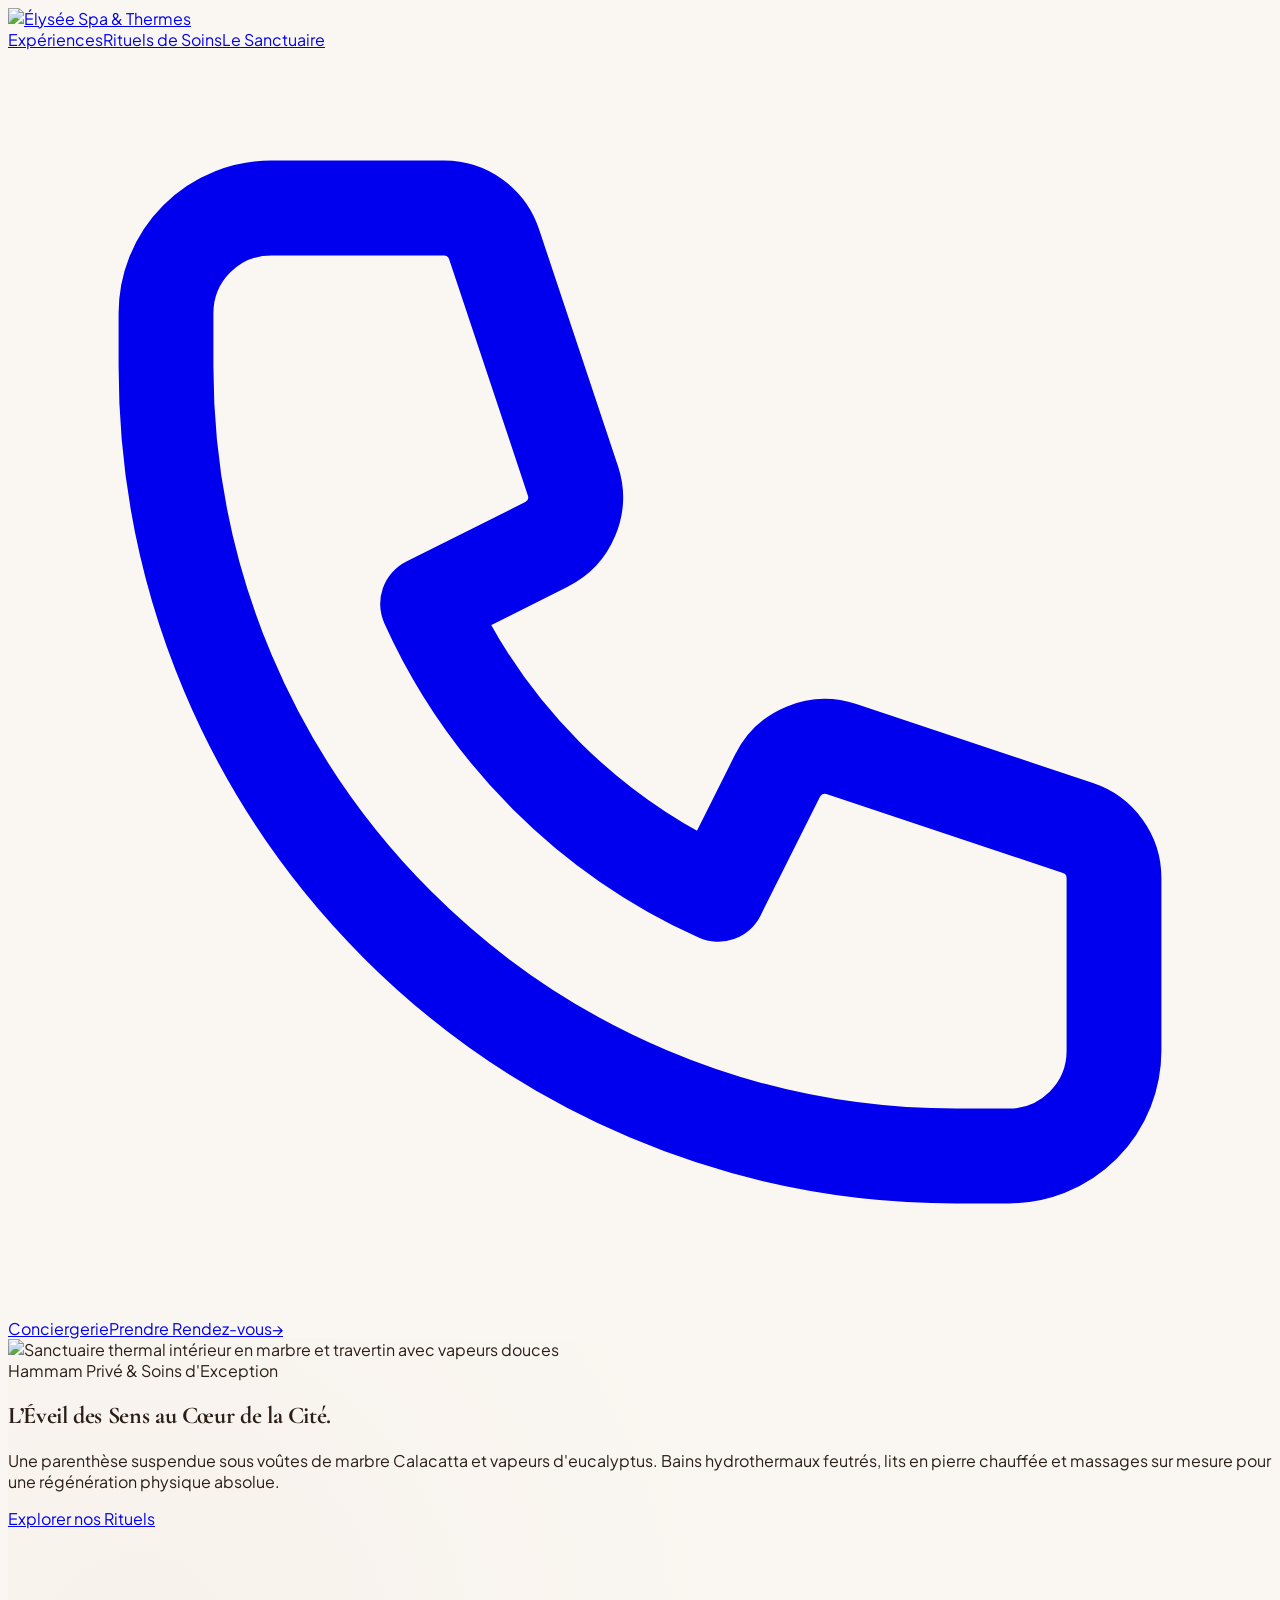
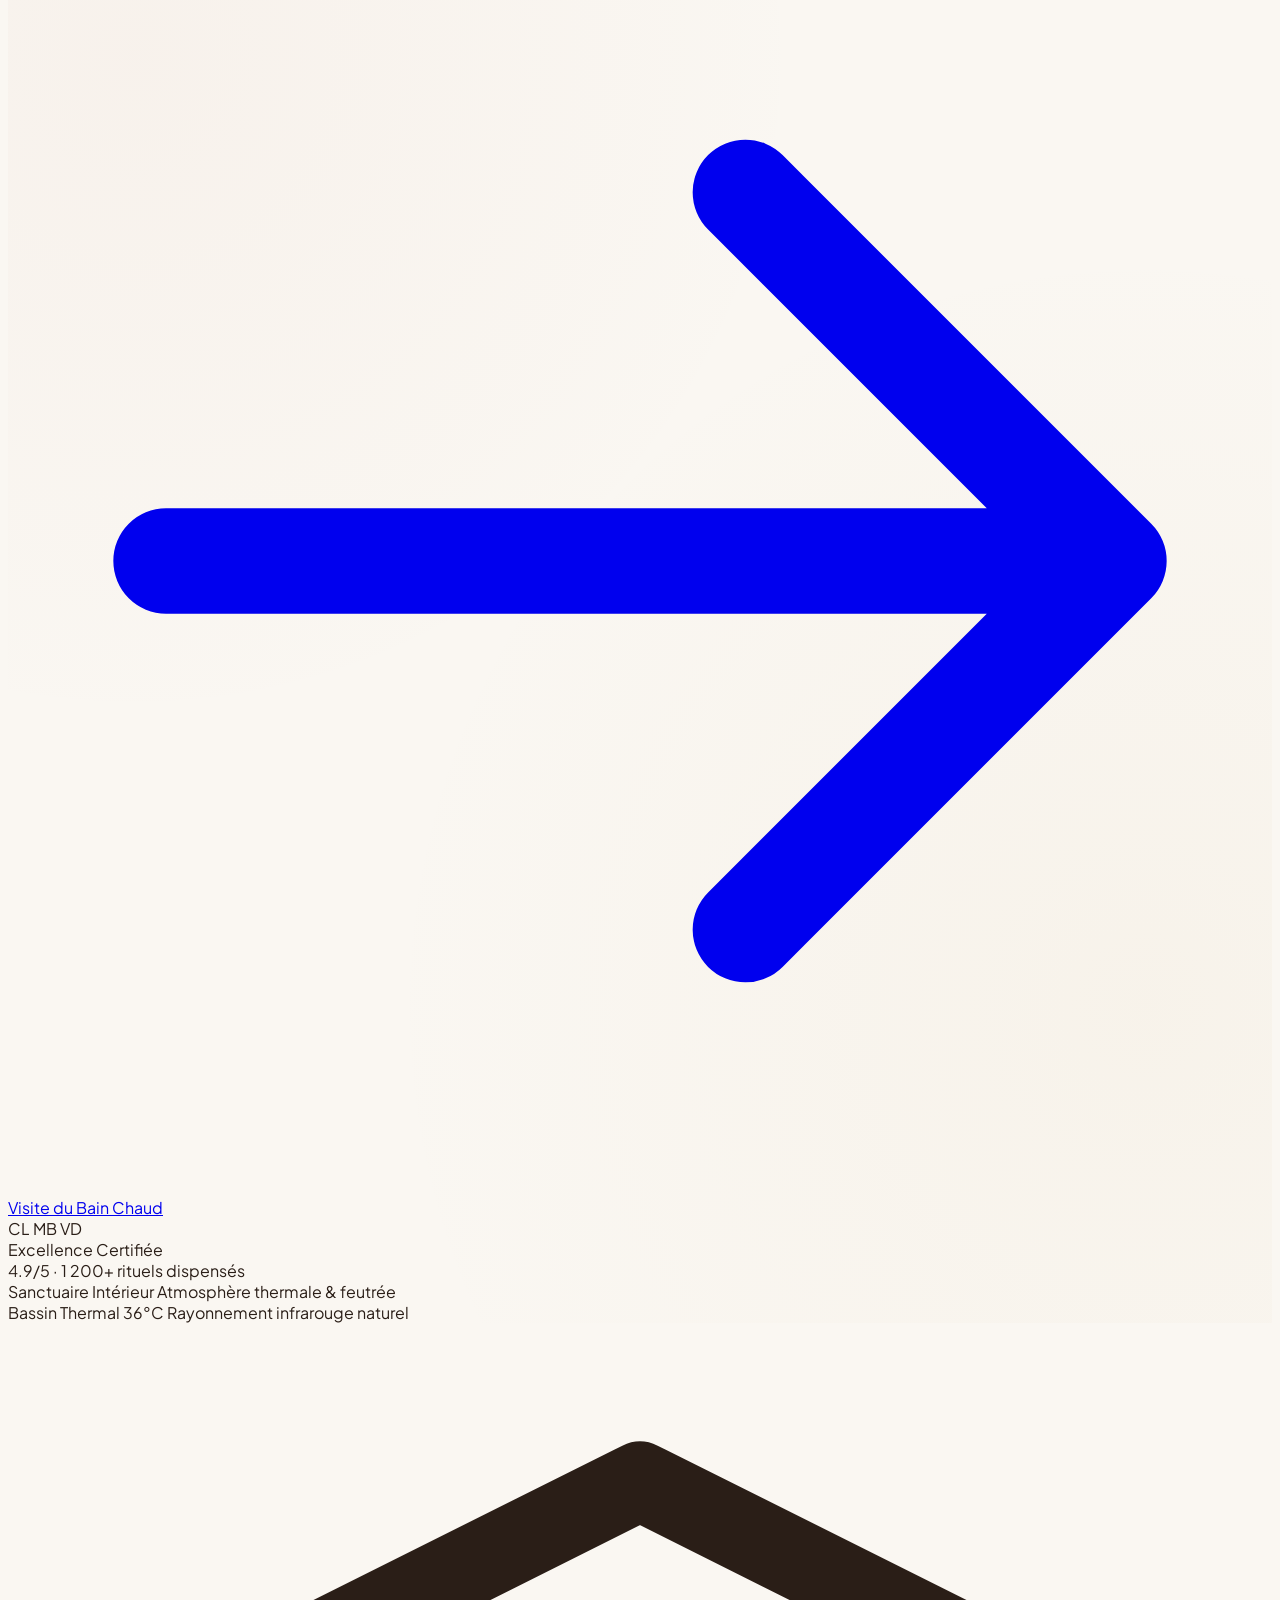
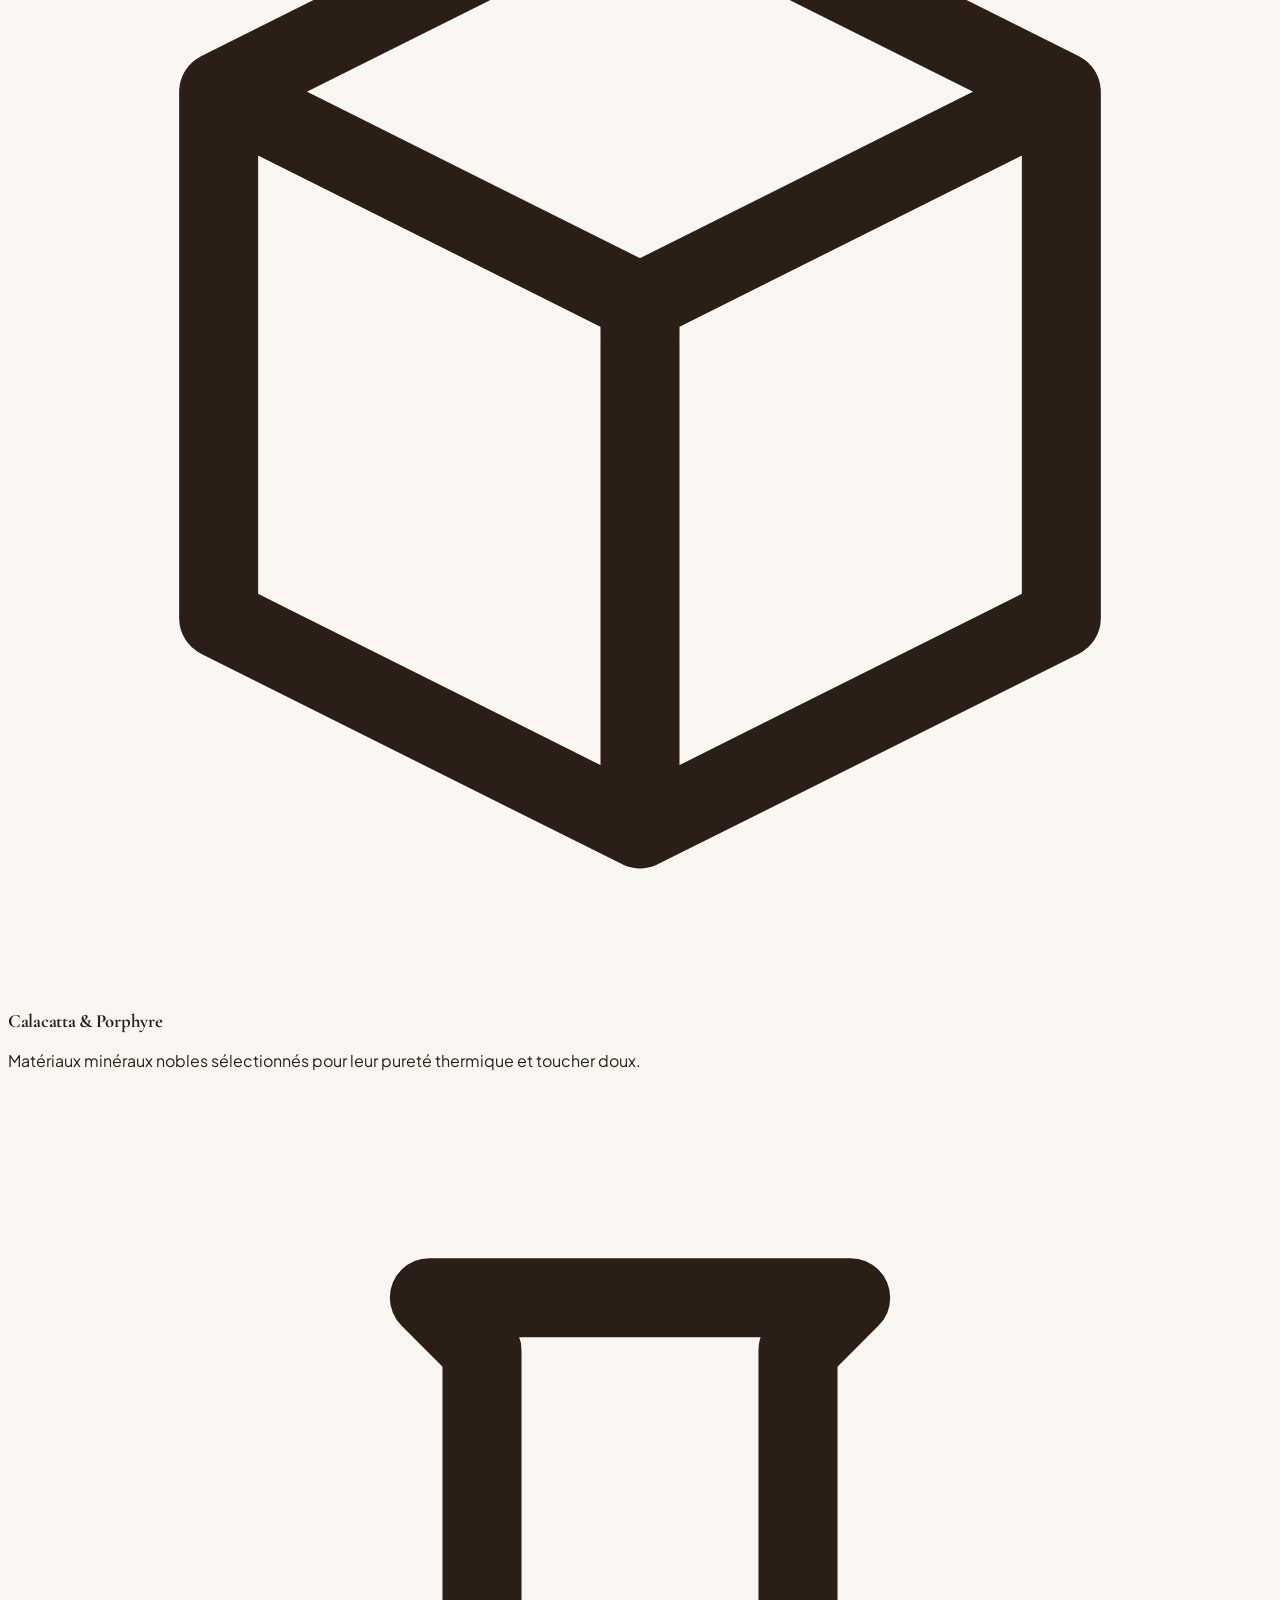
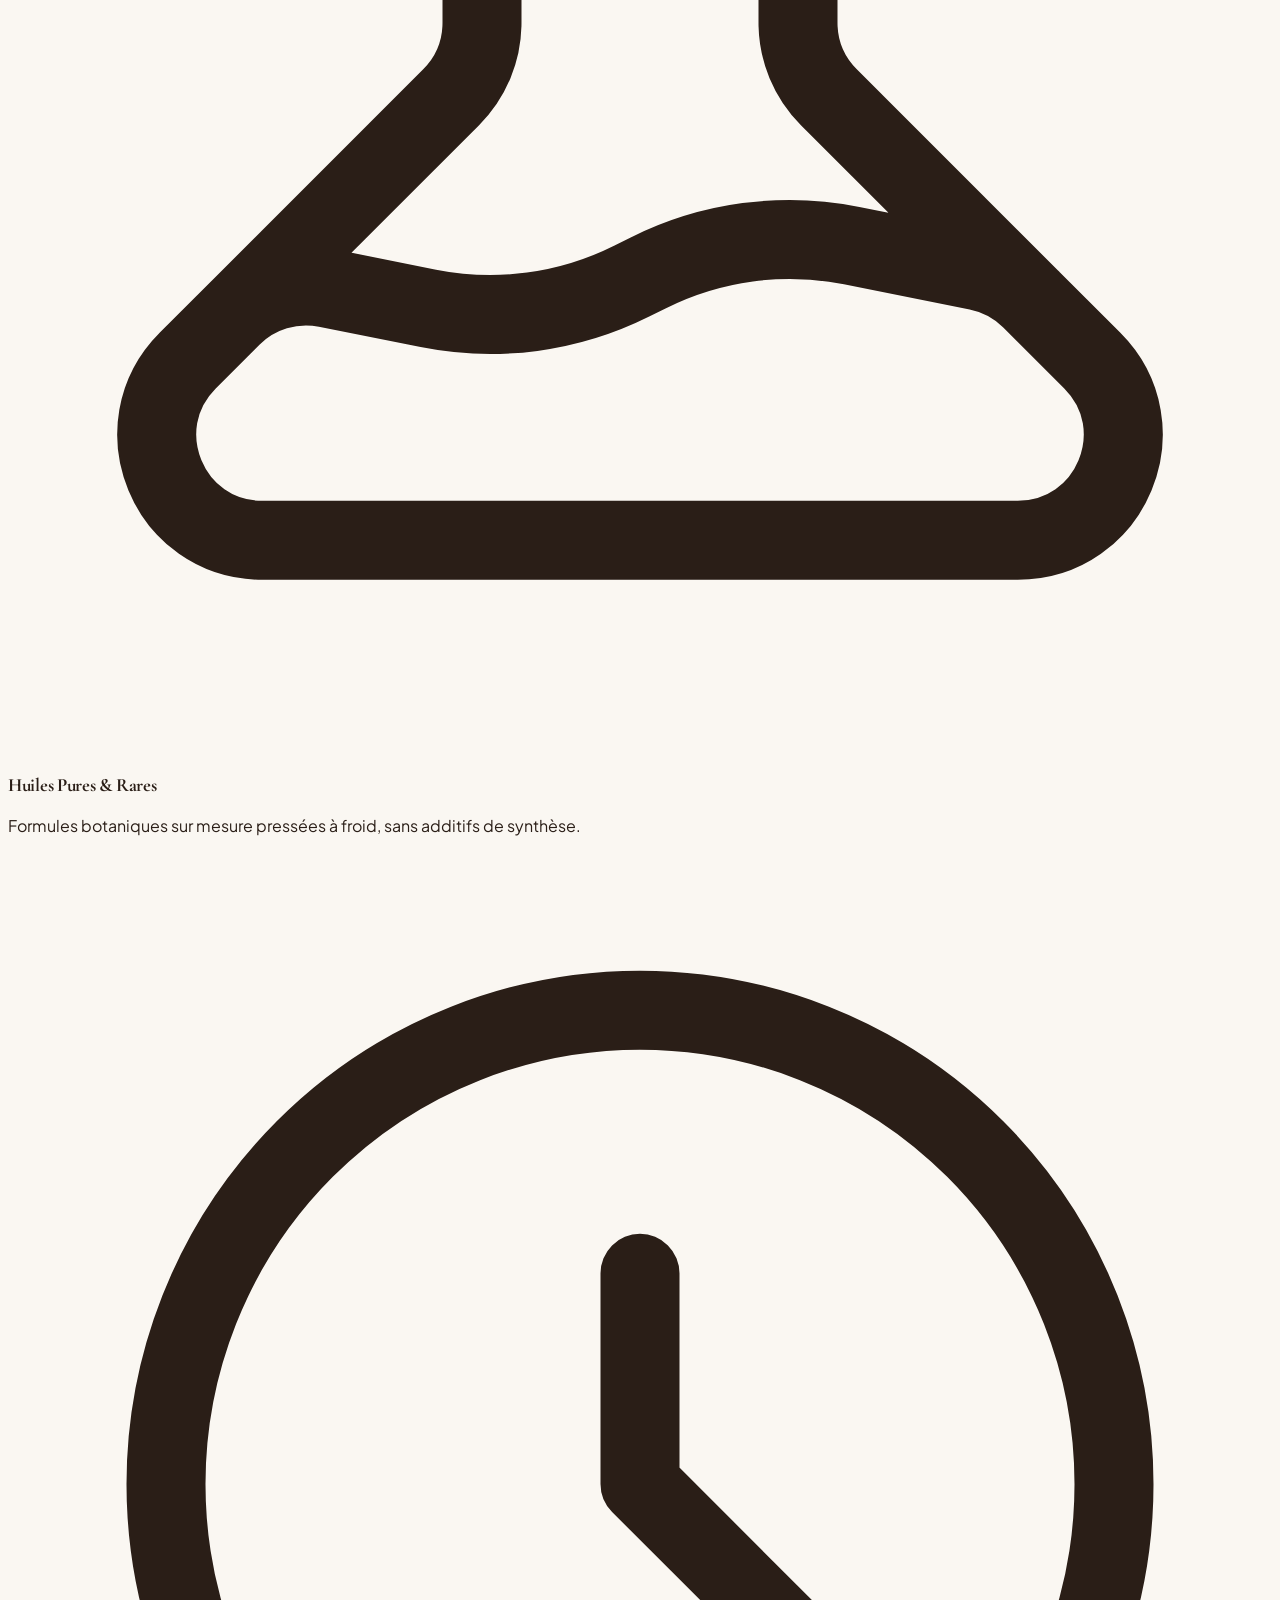
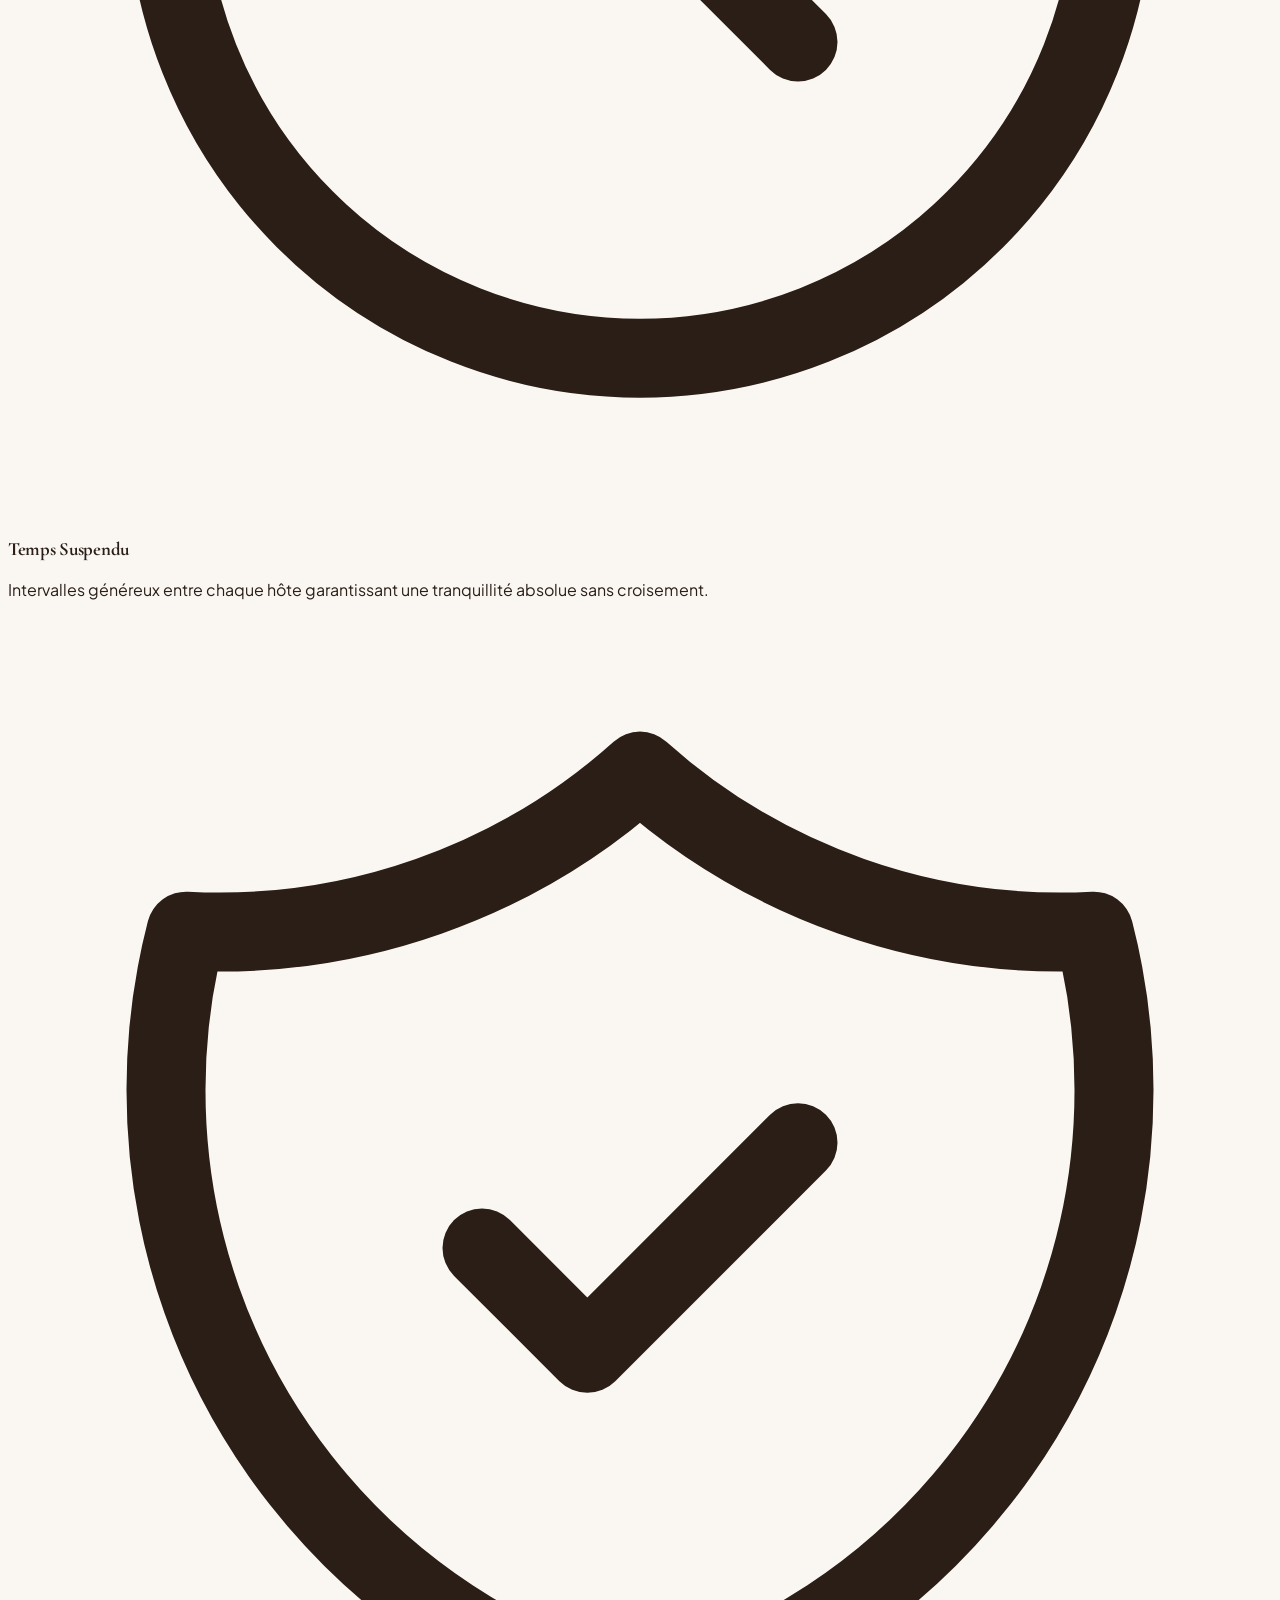
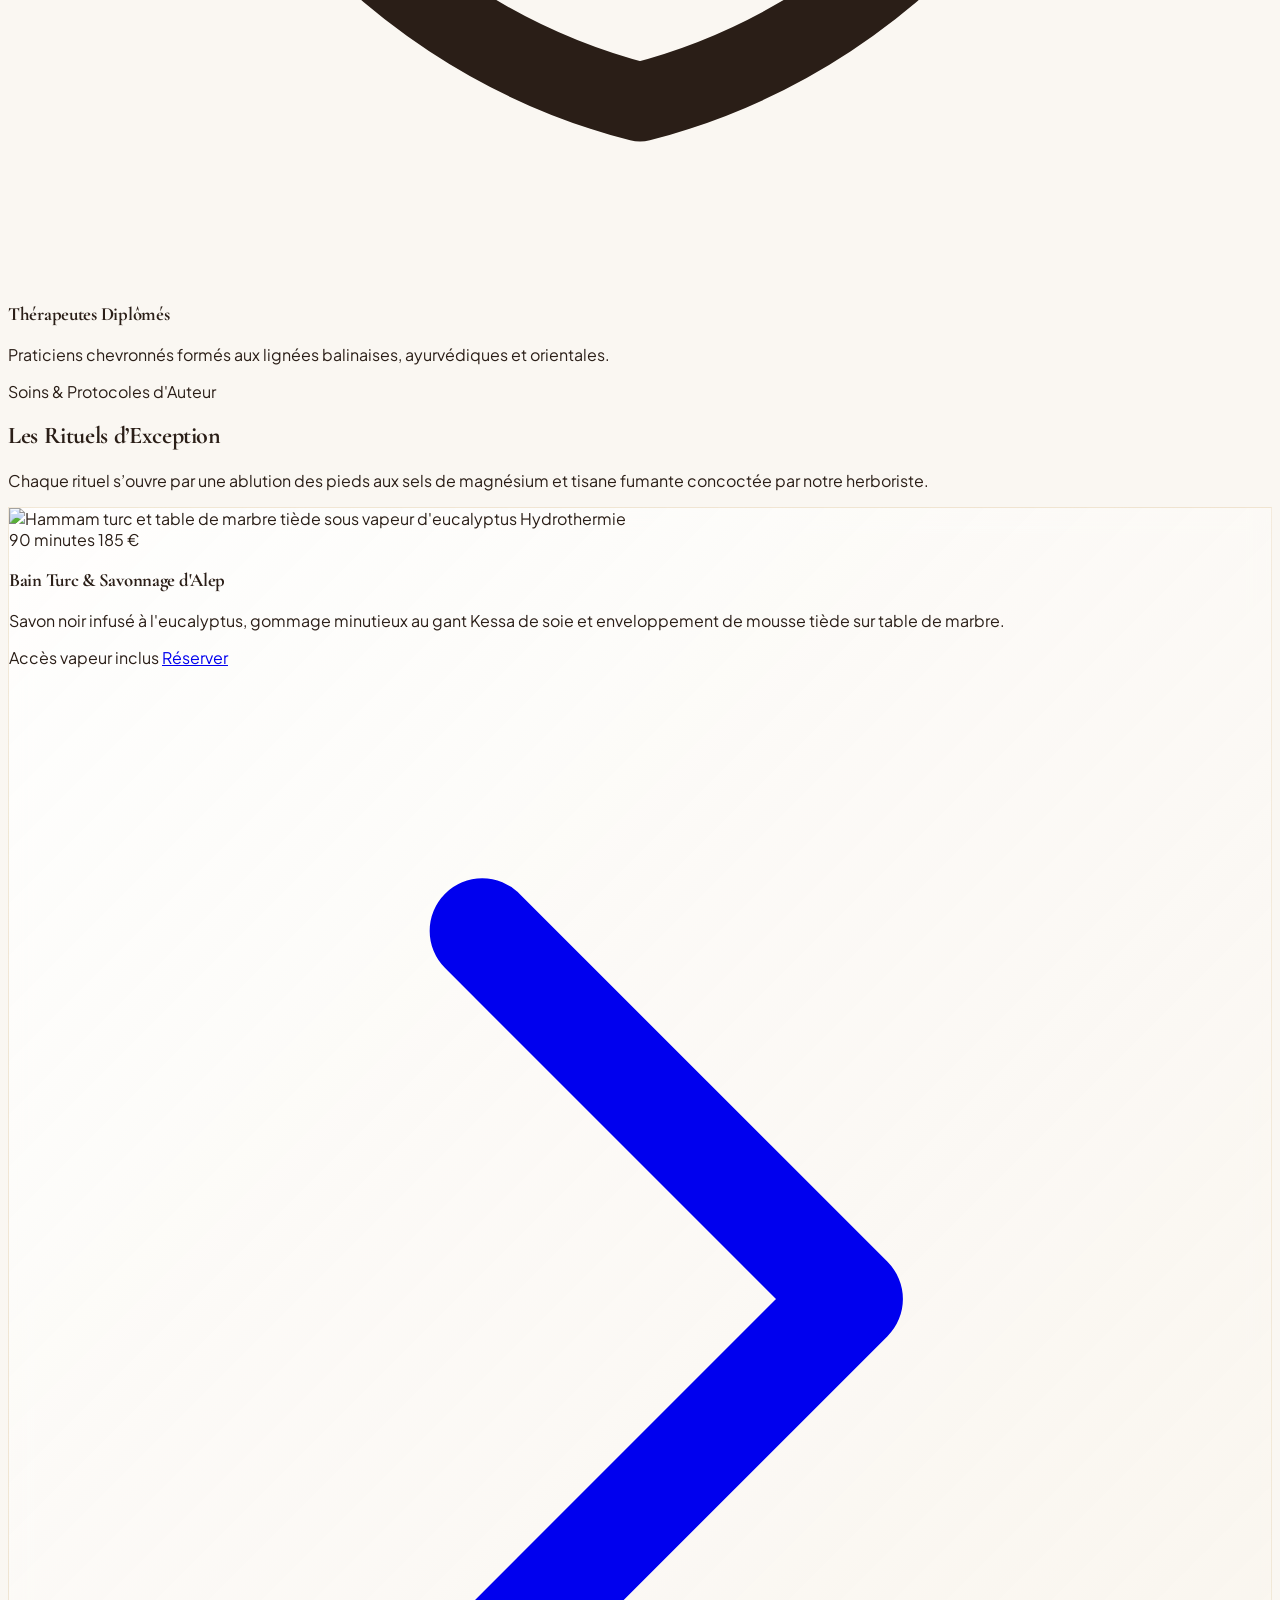
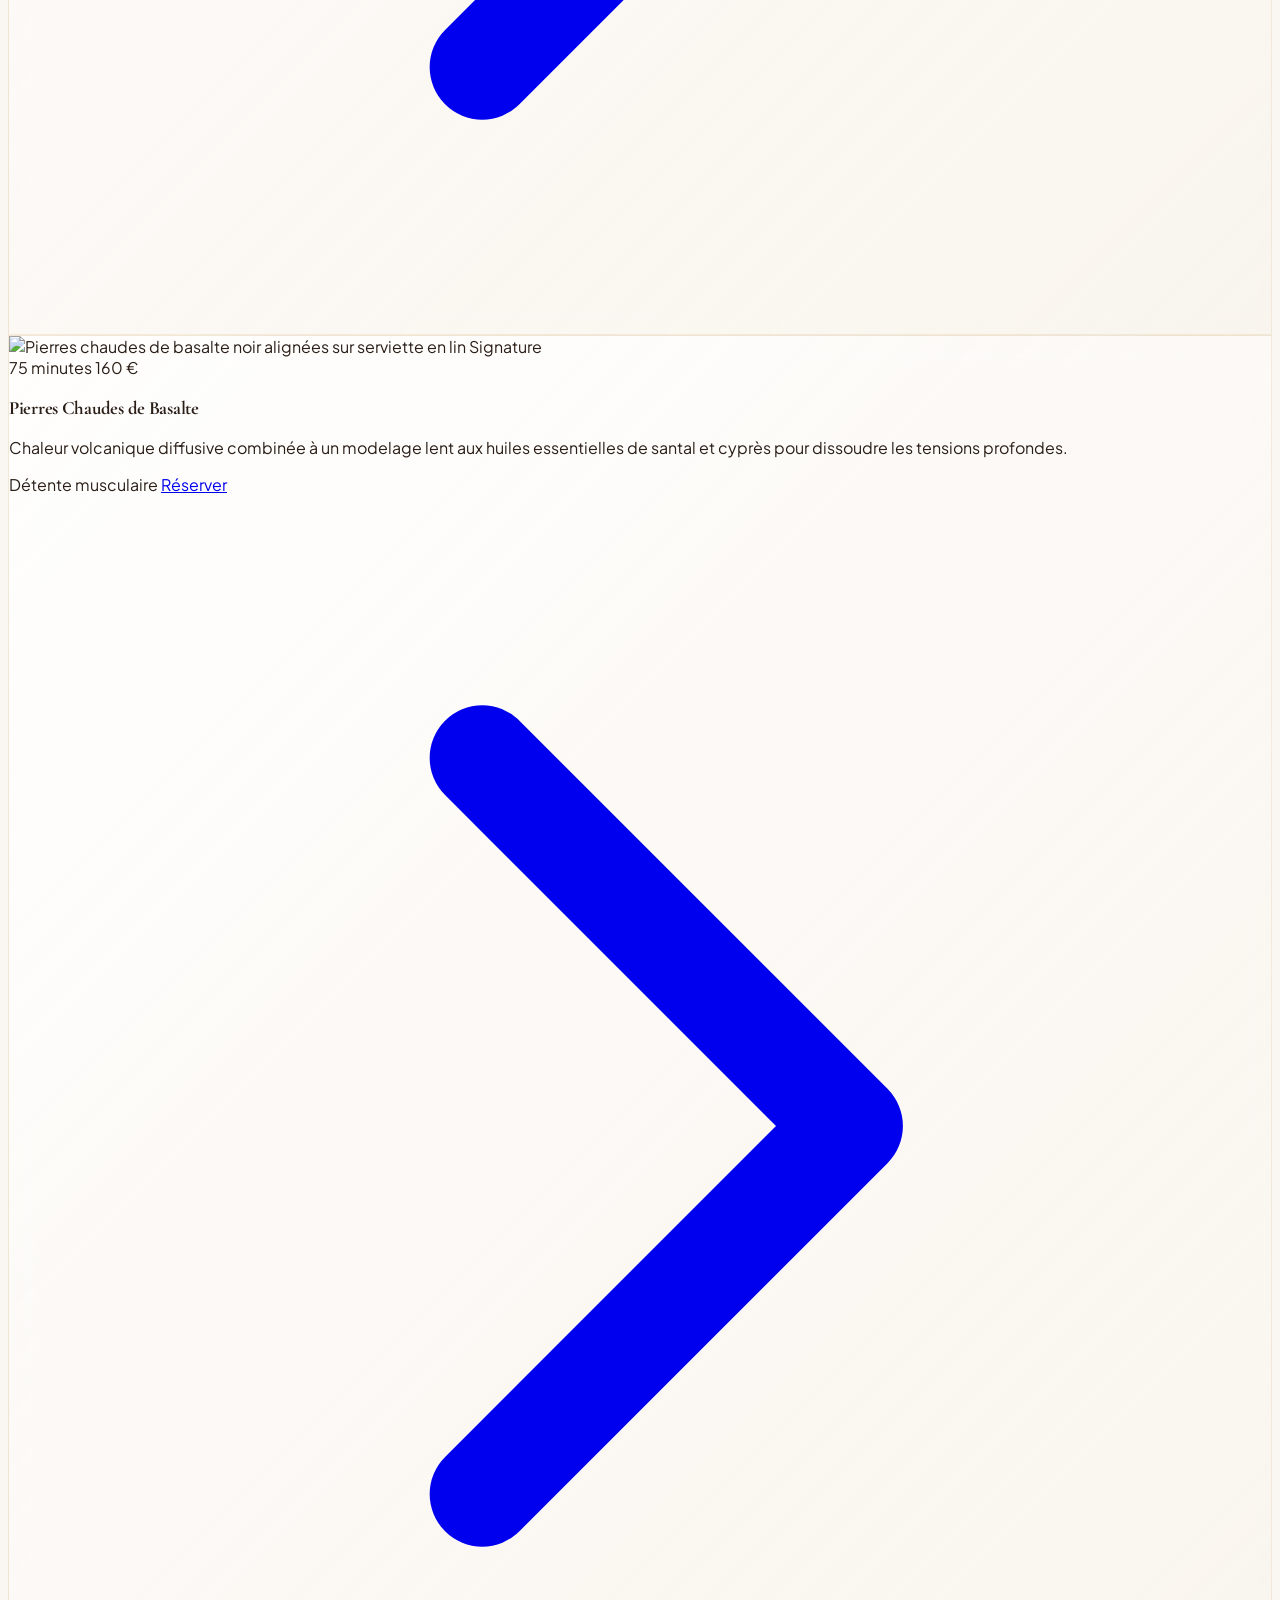
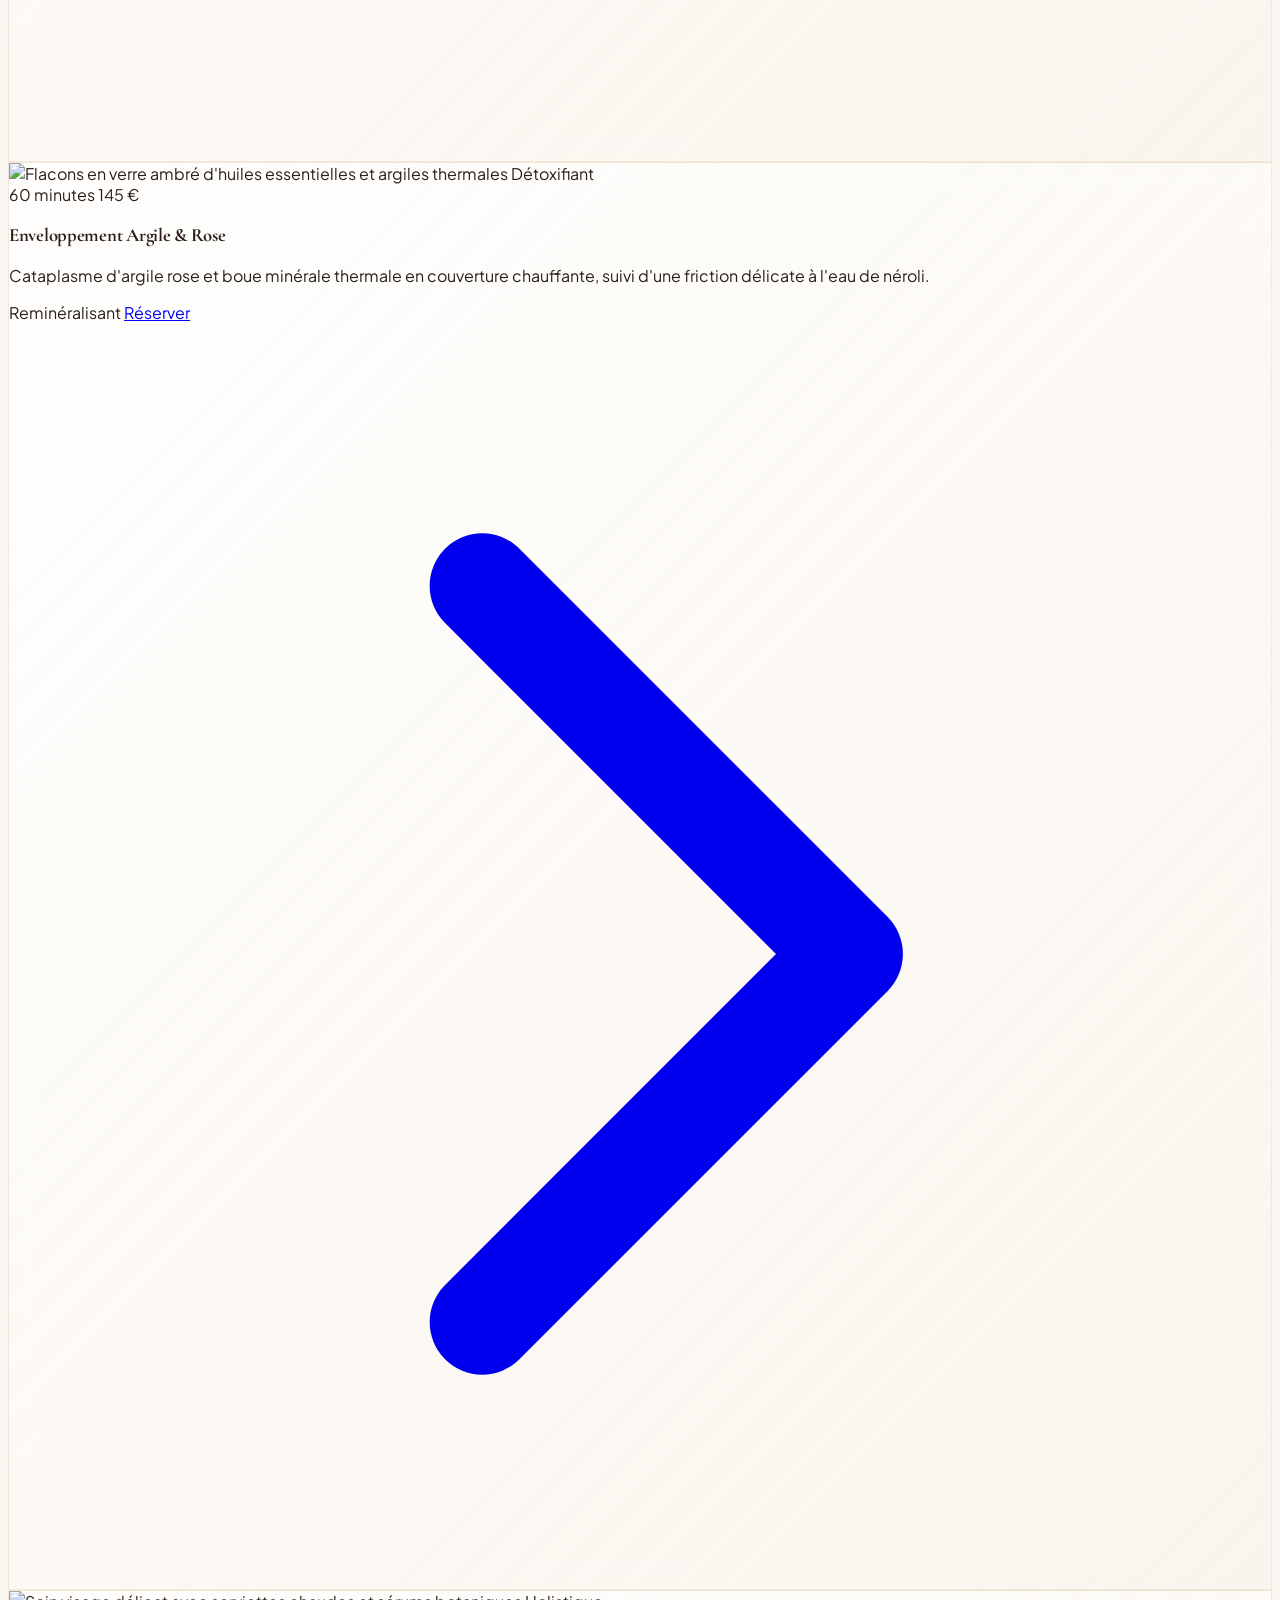
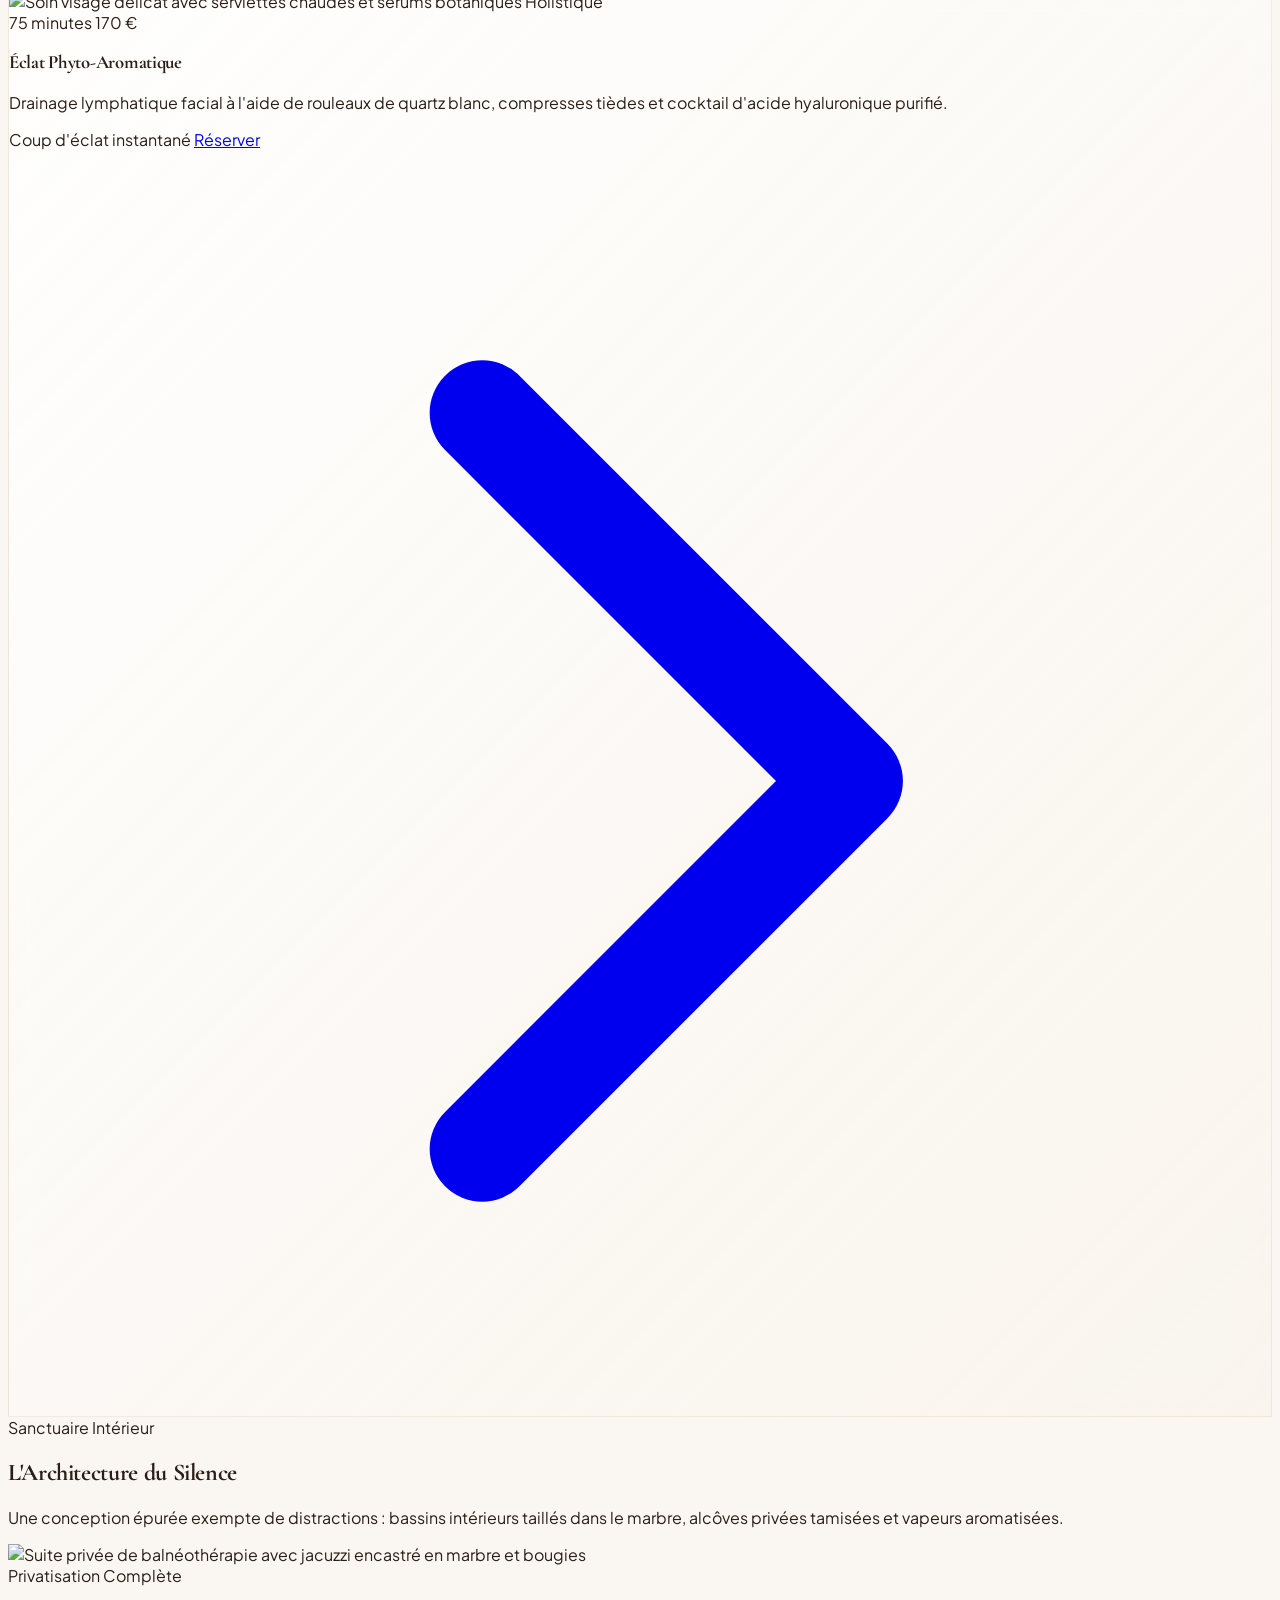
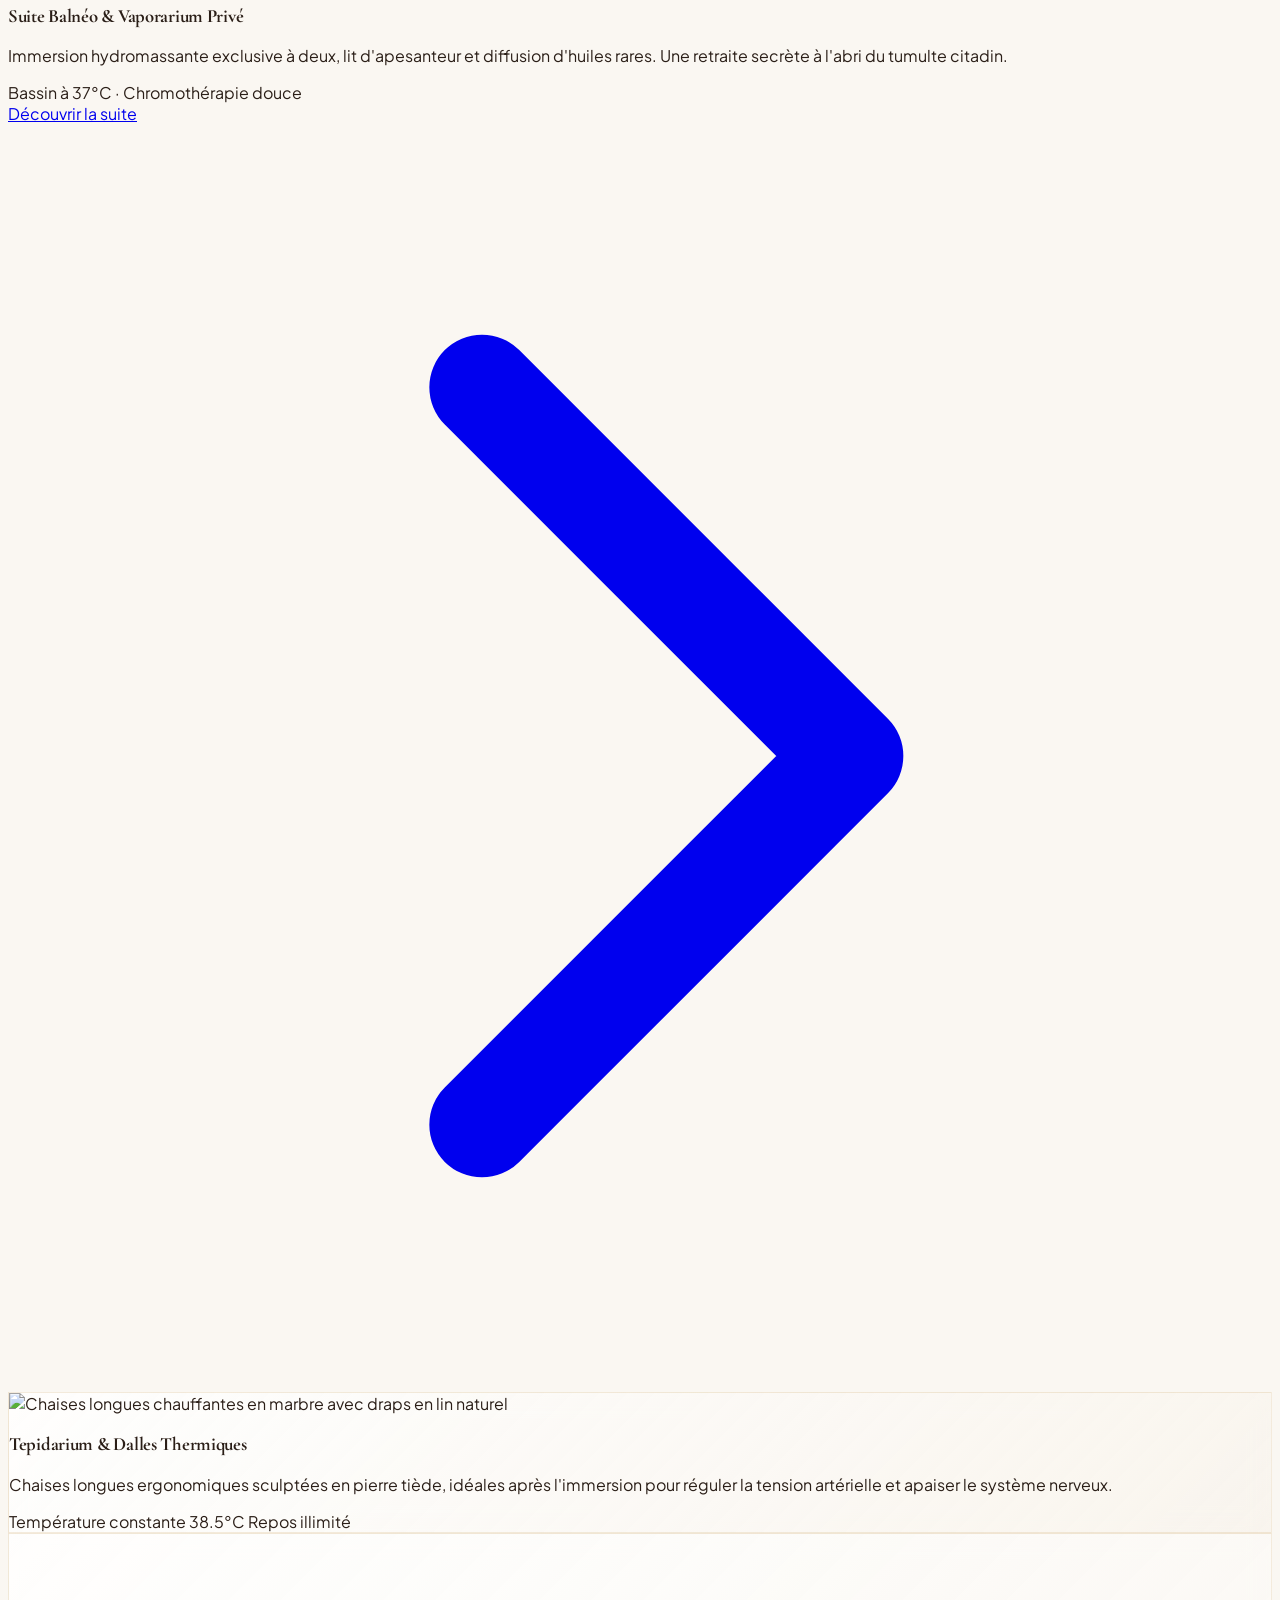
==== index.html @ a0aad3d2 "Release: Élysée Spa luxury website Co-authored-by: OpenBot <335604065+openbotgit[bot]@users.noreply." ====
<!DOCTYPE html><html class="scroll-smooth" lang="fr"><head>
<meta charset="utf-8">
<meta content="width=device-width, initial-scale=1.0" name="viewport">
<title>ÉLYSÉE SPA &amp; THERMES — Sanctuaire de Sérénité &amp; Balnéothérapie</title>
<!-- Google Fonts: Cormorant Garamond & Plus Jakarta Sans -->
<link href="https://fonts.googleapis.com" rel="preconnect">
<link crossorigin="" href="https://fonts.gstatic.com" rel="preconnect">
<link href="https://fonts.googleapis.com/css2?family=Cormorant+Garamond:ital,wght@0,300;0,400;0,500;0,600;1,400&amp;family=Plus+Jakarta+Sans:wght@300;400;500;600&amp;display=swap" rel="stylesheet">
<!-- Tailwind CSS CDN with Plugins -->
<script src="https://cdn.tailwindcss.com?plugins=forms,container-queries"></script>
<!-- Tailwind Configuration -->
<script>
    tailwind.config = {
      theme: {
        extend: {
          colors: {
            alabaster: '#FAF7F2',
            travertine: '#F3EDE2',
            'clay-warm': '#B86B53',
            'clay-hover': '#9E5842',
            bronze: '#C5A059',
            'bronze-dark': '#A37E39',
            espresso: '#2A1E17',
            'espresso-muted': '#5D4C42',
            'marble-border': 'rgba(197, 160, 89, 0.22)'
          },
          fontFamily: {
            serif: ['"Cormorant Garamond"', 'Georgia', 'serif'],
            sans: ['"Plus Jakarta Sans"', 'system-ui', 'sans-serif'],
          }
        }
      }
    }
  </script>
<!-- BEGIN: Custom Style Definitions -->
<style data-purpose="typography">
    body {
      font-family: 'Plus Jakarta Sans', sans-serif;
      background-color: #FAF7F2;
      color: #2A1E17;
      -webkit-font-smoothing: antialiased;
    }
    .font-serif-luxury {
      font-family: 'Cormorant Garamond', Georgia, serif;
      letter-spacing: -0.015em;
    }
  </style>
<style data-purpose="decorations-and-effects">
    .noise-bg {
      background-image: radial-gradient(circle at 10% 20%, rgba(184, 107, 83, 0.04) 0%, transparent 40%),
                        radial-gradient(circle at 90% 80%, rgba(197, 160, 89, 0.05) 0%, transparent 45%);
    }
    .calacatta-card {
      background: linear-gradient(135deg, rgba(255, 255, 255, 0.85) 0%, rgba(248, 243, 235, 0.65) 100%);
      backdrop-filter: blur(12px);
      border: 1px solid rgba(197, 160, 89, 0.2);
    }
    .calacatta-card-dark {
      background: #241A13;
      border: 1px solid rgba(197, 160, 89, 0.28);
    }
    .gold-glow {
      box-shadow: 0 10px 30px -10px rgba(197, 160, 89, 0.25);
    }
    .soft-shadow {
      box-shadow: 0 18px 45px -15px rgba(42, 30, 23, 0.07);
    }
  </style>
<!-- END: Custom Style Definitions -->
</head>
<body class="bg-alabaster text-espresso selection:bg-clay-warm selection:text-white relative overflow-x-hidden">
<!-- BEGIN: Announcement Bar -->

<!-- END: Announcement Bar -->
<!-- BEGIN: MainHeader -->
<header class="top-0 z-50 backdrop-blur-md border-b border-bronze/20 transition-all duration-300 absolute w-full" data-purpose="site-navigation"><div class="max-w-7xl mx-auto px-6 lg:px-12 h-20 flex items-center justify-between"><a aria-label="Accueil Elysée Spa" class="flex flex-col items-start group" href="#"><img src="https://lh3.googleusercontent.com/aida/[base64]" alt="Élysée Spa &amp; Thermes" class="h-10 w-auto object-contain"></a><nav aria-label="Navigation Principale" class="hidden lg:flex items-center gap-8 text-[11px] uppercase tracking-[0.22em] text-alabaster/80 font-medium"><a class="hover:text-bronze transition-colors py-1 relative after:content-[''] after:absolute after:bottom-0 after:left-0 after:w-0 after:h-px after:bg-bronze hover:after:w-full after:transition-all" href="#experiences">Expériences</a><a class="hover:text-bronze transition-colors py-1 relative after:content-[''] after:absolute after:bottom-0 after:left-0 after:w-0 after:h-px after:bg-bronze hover:after:w-full after:transition-all" href="#rituels">Rituels de Soins</a><a class="hover:text-bronze transition-colors py-1 relative after:content-[''] after:absolute after:bottom-0 after:left-0 after:w-0 after:h-px after:bg-bronze hover:after:w-full after:transition-all" href="#espaces">Le Sanctuaire</a></nav><div class="flex items-center gap-5"><a class="hidden xl:flex items-center gap-2 text-[11px] uppercase tracking-[0.2em] text-alabaster/70 hover:text-bronze transition-colors font-medium" href="tel:+33142685500"><svg class="w-3.5 h-3.5 text-bronze" fill="none" stroke="currentColor" viewBox="0 0 24 24"><path d="M3 5a2 2 0 012-2h3.28a1 1 0 01.948.684l1.498 4.493a1 1 0 01-.502 1.21l-2.257 1.13a11.042 11.042 0 005.516 5.516l1.13-2.257a1 1 0 011.21-.502l4.493 1.498a1 1 0 01.684.949V19a2 2 0 01-2 2h-1C9.716 21 3 14.284 3 6V5z" stroke-linecap="round" stroke-linejoin="round" stroke-width="1.8"></path></svg>Conciergerie</a><a class="px-5 py-2 rounded-full bg-clay-warm text-alabaster text-xs tracking-wider uppercase font-medium hover:bg-clay-hover border border-bronze/40 hover:border-bronze transition-all duration-300 shadow-sm hover:shadow-md transform hover:-translate-y-0.5 flex items-center gap-1.5" href="#reservation"><span>Prendre Rendez-vous</span><span class="text-bronze text-xs">→</span></a></div></div></header>
<!-- END: MainHeader -->
<main>
<!-- BEGIN: HeroSection -->
<section class="noise-bg relative pb-20 lg:py-24 border-b border-bronze/15 overflow-hidden pt-20" data-purpose="hero-banner"><!-- Full bleed background image container -->
<div class="absolute inset-0 z-0">
  <img src="https://lh3.googleusercontent.com/aida-public/[base64]" alt="Sanctuaire thermal intérieur en marbre et travertin avec vapeurs douces" class="w-full h-full object-cover">
  <!-- Subtle warm dark gradient overlay for optimal legibility -->
  <div class="absolute inset-0 bg-gradient-to-t from-espresso/95 via-espresso/70 to-espresso/60 mix-blend-multiply"></div>
  <div class="absolute inset-0 bg-black/30 backdrop-blur-[1px]"></div>
</div>

<div class="max-w-7xl mx-auto px-6 lg:px-12 relative z-10 py-16 sm:py-24 lg:py-32">
  <div class="max-w-3xl flex flex-col items-start">
    <!-- Badge -->
    <div class="inline-flex items-center gap-2.5 px-4 py-1.5 rounded-full bg-espresso/60 border border-bronze/40 text-alabaster text-xs tracking-widest uppercase mb-6 backdrop-blur-md">
      <span class="w-2 h-2 rounded-full bg-bronze animate-pulse"></span>
      Hammam Privé &amp; Soins d'Exception
    </div>
    
    <!-- Main Title -->
    <h1 class="font-serif-luxury text-4xl sm:text-5xl lg:text-6xl leading-[1.12] text-alabaster font-normal tracking-tight mb-6 drop-shadow-sm">
      L’Éveil des Sens au Cœur de la Cité.
    </h1>
    
    <!-- Description -->
    <p class="text-alabaster/80 text-base sm:text-lg leading-relaxed font-light mb-10 max-w-2xl text-shadow-sm">
      Une parenthèse suspendue sous voûtes de marbre Calacatta et vapeurs d'eucalyptus. Bains hydrothermaux feutrés, lits en pierre chauffée et massages sur mesure pour une régénération physique absolue.
    </p>
    
    <!-- CTA Cluster -->
    <div class="flex flex-col sm:flex-row items-stretch sm:items-center gap-4 w-full sm:w-auto mb-16">
      <a class="inline-flex items-center justify-center px-8 py-3.5 rounded-full bg-clay-warm text-alabaster text-xs uppercase tracking-widest font-semibold hover:bg-clay-hover transition-all duration-300 shadow-xl hover:-translate-y-0.5" href="#rituels">
        Explorer nos Rituels
        <svg class="w-4 h-4 ml-2.5" fill="none" stroke="currentColor" viewBox="0 0 24 24">
          <path d="M14 5l7 7m0 0l-7 7m7-7H3" stroke-linecap="round" stroke-linejoin="round" stroke-width="2"></path>
        </svg>
      </a>
      <a class="inline-flex items-center justify-center px-7 py-3.5 rounded-full border border-alabaster/30 bg-espresso/40 backdrop-blur-md text-alabaster text-xs uppercase tracking-widest font-medium hover:border-bronze hover:bg-espresso/70 transition-all duration-200" href="#hammam">
        Visite du Bain Chaud
      </a>
    </div>
    
    <!-- Trust Micro-Bar -->
    <div class="pt-8 border-t border-bronze/30 flex flex-wrap items-center gap-8 w-full">
      <div class="flex items-center gap-3">
        <div class="flex -space-x-1.5">
          <span class="w-7 h-7 rounded-full bg-travertine border border-bronze flex items-center justify-center text-[10px] font-bold text-clay-warm">CL</span>
          <span class="w-7 h-7 rounded-full bg-travertine border border-bronze flex items-center justify-center text-[10px] font-bold text-espresso">MB</span>
          <span class="w-7 h-7 rounded-full bg-travertine border border-bronze flex items-center justify-center text-[10px] font-bold text-clay-warm">VD</span>
        </div>
        <div class="text-xs">
          <div class="font-medium text-alabaster">Excellence Certifiée</div>
          <div class="text-alabaster/70">4.9/5 · 1 200+ rituels dispensés</div>
        </div>
      </div>
      <div class="h-6 w-px bg-bronze/30 hidden sm:block"></div>
      <div class="text-xs">
        <span class="font-medium text-alabaster block">Sanctuaire Intérieur</span>
        <span class="text-alabaster/70">Atmosphère thermale &amp; feutrée</span>
      </div>
      <div class="h-6 w-px bg-bronze/30 hidden sm:block"></div>
      <div class="text-xs">
        <span class="font-medium text-bronze block">Bassin Thermal 36°C</span>
        <span class="text-alabaster/70">Rayonnement infrarouge naturel</span>
      </div>
    </div>
  </div>
</div></section>
<!-- END: HeroSection -->
<!-- BEGIN: ValuePillarsSection -->
<section class="py-16 bg-white/60 border-b border-bronze/15" data-purpose="features-overview">
<div class="max-w-7xl mx-auto px-6 lg:px-12">
<div class="grid grid-cols-1 md:grid-cols-2 lg:grid-cols-4 gap-8">
<div class="flex items-start gap-4">
<div class="w-12 h-12 rounded-2xl bg-travertine flex items-center justify-center text-clay-warm flex-shrink-0 border border-bronze/20">
<svg class="w-6 h-6" fill="none" stroke="currentColor" viewBox="0 0 24 24">
<path d="M20 7l-8-4-8 4m16 0l-8 4m8-4v10l-8 4m0-10L4 7m8 4v10M4 7v10l8 4" stroke-linecap="round" stroke-linejoin="round" stroke-width="1.5"></path>
</svg>
</div>
<div>
<h3 class="font-serif-luxury text-xl font-medium text-espresso mb-1">Calacatta &amp; Porphyre</h3>
<p class="text-xs text-espresso-muted leading-relaxed">Matériaux minéraux nobles sélectionnés pour leur pureté thermique et toucher doux.</p>
</div>
</div>
<div class="flex items-start gap-4">
<div class="w-12 h-12 rounded-2xl bg-travertine flex items-center justify-center text-clay-warm flex-shrink-0 border border-bronze/20">
<svg class="w-6 h-6" fill="none" stroke="currentColor" viewBox="0 0 24 24">
<path d="M19.428 15.428a2 2 0 00-1.022-.547l-2.387-.477a6 6 0 00-3.86.517l-.318.158a6 6 0 01-3.86.517L6.05 15.21a2 2 0 00-1.806.547M8 4h8l-1 1v5.172a2 2 0 00.586 1.414l5 5c1.26 1.26.367 3.414-1.415 3.414H4.828c-1.782 0-2.674-2.154-1.414-3.414l5-5A2 2 0 009 10.172V5L8 4z" stroke-linecap="round" stroke-linejoin="round" stroke-width="1.5"></path>
</svg>
</div>
<div>
<h3 class="font-serif-luxury text-xl font-medium text-espresso mb-1">Huiles Pures &amp; Rares</h3>
<p class="text-xs text-espresso-muted leading-relaxed">Formules botaniques sur mesure pressées à froid, sans additifs de synthèse.</p>
</div>
</div>
<div class="flex items-start gap-4">
<div class="w-12 h-12 rounded-2xl bg-travertine flex items-center justify-center text-clay-warm flex-shrink-0 border border-bronze/20">
<svg class="w-6 h-6" fill="none" stroke="currentColor" viewBox="0 0 24 24">
<path d="M12 8v4l3 3m6-3a9 9 0 11-18 0 9 9 0 0118 0z" stroke-linecap="round" stroke-linejoin="round" stroke-width="1.5"></path>
</svg>
</div>
<div>
<h3 class="font-serif-luxury text-xl font-medium text-espresso mb-1">Temps Suspendu</h3>
<p class="text-xs text-espresso-muted leading-relaxed">Intervalles généreux entre chaque hôte garantissant une tranquillité absolue sans croisement.</p>
</div>
</div>
<div class="flex items-start gap-4">
<div class="w-12 h-12 rounded-2xl bg-travertine flex items-center justify-center text-clay-warm flex-shrink-0 border border-bronze/20">
<svg class="w-6 h-6" fill="none" stroke="currentColor" viewBox="0 0 24 24">
<path d="M9 12l2 2 4-4m5.618-4.016A11.955 11.955 0 0112 2.944a11.955 11.955 0 01-8.618 3.04A12.02 12.02 0 003 9c0 5.591 3.824 10.29 9 11.622 5.176-1.332 9-6.03 9-11.622 0-1.042-.133-2.052-.382-3.016z" stroke-linecap="round" stroke-linejoin="round" stroke-width="1.5"></path>
</svg>
</div>
<div>
<h3 class="font-serif-luxury text-xl font-medium text-espresso mb-1">Thérapeutes Diplômés</h3>
<p class="text-xs text-espresso-muted leading-relaxed">Praticiens chevronnés formés aux lignées balinaises, ayurvédiques et orientales.</p>
</div>
</div>
</div>
</div>
</section>
<!-- END: ValuePillarsSection -->
<!-- BEGIN: SignatureRitualsSection -->
<section class="py-24 bg-alabaster relative" data-purpose="services-carousel" id="rituels">
<div class="max-w-7xl mx-auto px-6 lg:px-12">
<div class="flex flex-col md:flex-row md:items-end justify-between mb-16 gap-6">
<div>
<span class="text-xs uppercase tracking-[0.25em] text-clay-warm font-semibold block mb-2">Soins &amp; Protocoles d'Auteur</span>
<h2 class="font-serif-luxury text-3xl sm:text-4xl lg:text-5xl text-espresso font-normal">
              Les Rituels d’Exception
            </h2>
</div>
<p class="text-espresso-muted text-sm max-w-md font-light">
            Chaque rituel s’ouvre par une ablution des pieds aux sels de magnésium et tisane fumante concoctée par notre herboriste.
          </p>
</div>
<!-- Ritual Cards Grid -->
<div class="grid grid-cols-1 md:grid-cols-2 lg:grid-cols-4 gap-6">
<!-- Ritual Card 1 -->
<article class="calacatta-card rounded-2xl p-5 flex flex-col justify-between group hover:border-bronze hover:shadow-lg transition-all duration-300">
<div>
<div class="relative rounded-xl overflow-hidden aspect-[4/3] mb-5 bg-travertine">
<img alt="Hammam turc et table de marbre tiède sous vapeur d'eucalyptus" class="w-full h-full object-cover group-hover:scale-105 transition-transform duration-500" src="https://lh3.googleusercontent.com/aida-public/[base64]">
<span class="absolute top-3 left-3 bg-espresso/80 backdrop-blur-md text-alabaster text-[10px] tracking-wider uppercase px-2.5 py-1 rounded">
                  Hydrothermie
                </span>
</div>
<div class="flex items-center justify-between text-xs text-clay-warm font-medium mb-1.5">
<span>90 minutes</span>
<span class="text-espresso font-semibold">185 €</span>
</div>
<h3 class="font-serif-luxury text-2xl font-medium text-espresso mb-2 group-hover:text-clay-warm transition-colors">
                Bain Turc &amp; Savonnage d'Alep
              </h3>
<p class="text-xs text-espresso-muted leading-relaxed font-light mb-6">
                Savon noir infusé à l'eucalyptus, gommage minutieux au gant Kessa de soie et enveloppement de mousse tiède sur table de marbre.
              </p>
</div>
<div class="pt-4 border-t border-bronze/20 flex items-center justify-between">
<span class="text-[11px] text-espresso-muted">Accès vapeur inclus</span>
<a class="text-xs font-semibold uppercase tracking-wider text-espresso group-hover:text-clay-warm inline-flex items-center gap-1" href="#reservation">
                Réserver
                <svg class="w-3.5 h-3.5" fill="none" stroke="currentColor" viewBox="0 0 24 24"><path d="M9 5l7 7-7 7" stroke-linecap="round" stroke-linejoin="round" stroke-width="2"></path></svg>
</a>
</div>
</article>
<!-- Ritual Card 2 -->
<article class="calacatta-card rounded-2xl p-5 flex flex-col justify-between group hover:border-bronze hover:shadow-lg transition-all duration-300">
<div>
<div class="relative rounded-xl overflow-hidden aspect-[4/3] mb-5 bg-travertine">
<img alt="Pierres chaudes de basalte noir alignées sur serviette en lin" class="w-full h-full object-cover group-hover:scale-105 transition-transform duration-500" src="https://lh3.googleusercontent.com/aida-public/[base64]">
<span class="absolute top-3 left-3 bg-espresso/80 backdrop-blur-md text-alabaster text-[10px] tracking-wider uppercase px-2.5 py-1 rounded">
                  Signature
                </span>
</div>
<div class="flex items-center justify-between text-xs text-clay-warm font-medium mb-1.5">
<span>75 minutes</span>
<span class="text-espresso font-semibold">160 €</span>
</div>
<h3 class="font-serif-luxury text-2xl font-medium text-espresso mb-2 group-hover:text-clay-warm transition-colors">
                Pierres Chaudes de Basalte
              </h3>
<p class="text-xs text-espresso-muted leading-relaxed font-light mb-6">
                Chaleur volcanique diffusive combinée à un modelage lent aux huiles essentielles de santal et cyprès pour dissoudre les tensions profondes.
              </p>
</div>
<div class="pt-4 border-t border-bronze/20 flex items-center justify-between">
<span class="text-[11px] text-espresso-muted">Détente musculaire</span>
<a class="text-xs font-semibold uppercase tracking-wider text-espresso group-hover:text-clay-warm inline-flex items-center gap-1" href="#reservation">
                Réserver
                <svg class="w-3.5 h-3.5" fill="none" stroke="currentColor" viewBox="0 0 24 24"><path d="M9 5l7 7-7 7" stroke-linecap="round" stroke-linejoin="round" stroke-width="2"></path></svg>
</a>
</div>
</article>
<!-- Ritual Card 3 -->
<article class="calacatta-card rounded-2xl p-5 flex flex-col justify-between group hover:border-bronze hover:shadow-lg transition-all duration-300">
<div>
<div class="relative rounded-xl overflow-hidden aspect-[4/3] mb-5 bg-travertine">
<img alt="Flacons en verre ambré d'huiles essentielles et argiles thermales" class="w-full h-full object-cover group-hover:scale-105 transition-transform duration-500" src="https://lh3.googleusercontent.com/aida-public/[base64]">
<span class="absolute top-3 left-3 bg-espresso/80 backdrop-blur-md text-alabaster text-[10px] tracking-wider uppercase px-2.5 py-1 rounded">
                  Détoxifiant
                </span>
</div>
<div class="flex items-center justify-between text-xs text-clay-warm font-medium mb-1.5">
<span>60 minutes</span>
<span class="text-espresso font-semibold">145 €</span>
</div>
<h3 class="font-serif-luxury text-2xl font-medium text-espresso mb-2 group-hover:text-clay-warm transition-colors">
                Enveloppement Argile &amp; Rose
              </h3>
<p class="text-xs text-espresso-muted leading-relaxed font-light mb-6">
                Cataplasme d'argile rose et boue minérale thermale en couverture chauffante, suivi d'une friction délicate à l'eau de néroli.
              </p>
</div>
<div class="pt-4 border-t border-bronze/20 flex items-center justify-between">
<span class="text-[11px] text-espresso-muted">Reminéralisant</span>
<a class="text-xs font-semibold uppercase tracking-wider text-espresso group-hover:text-clay-warm inline-flex items-center gap-1" href="#reservation">
                Réserver
                <svg class="w-3.5 h-3.5" fill="none" stroke="currentColor" viewBox="0 0 24 24"><path d="M9 5l7 7-7 7" stroke-linecap="round" stroke-linejoin="round" stroke-width="2"></path></svg>
</a>
</div>
</article>
<!-- Ritual Card 4 -->
<article class="calacatta-card rounded-2xl p-5 flex flex-col justify-between group hover:border-bronze hover:shadow-lg transition-all duration-300">
<div>
<div class="relative rounded-xl overflow-hidden aspect-[4/3] mb-5 bg-travertine">
<img alt="Soin visage délicat avec serviettes chaudes et sérums botaniques" class="w-full h-full object-cover group-hover:scale-105 transition-transform duration-500" src="https://lh3.googleusercontent.com/aida-public/[base64]">
<span class="absolute top-3 left-3 bg-espresso/80 backdrop-blur-md text-alabaster text-[10px] tracking-wider uppercase px-2.5 py-1 rounded">
                  Holistique
                </span>
</div>
<div class="flex items-center justify-between text-xs text-clay-warm font-medium mb-1.5">
<span>75 minutes</span>
<span class="text-espresso font-semibold">170 €</span>
</div>
<h3 class="font-serif-luxury text-2xl font-medium text-espresso mb-2 group-hover:text-clay-warm transition-colors">
                Éclat Phyto-Aromatique
              </h3>
<p class="text-xs text-espresso-muted leading-relaxed font-light mb-6">
                Drainage lymphatique facial à l'aide de rouleaux de quartz blanc, compresses tièdes et cocktail d'acide hyaluronique purifié.
              </p>
</div>
<div class="pt-4 border-t border-bronze/20 flex items-center justify-between">
<span class="text-[11px] text-espresso-muted">Coup d'éclat instantané</span>
<a class="text-xs font-semibold uppercase tracking-wider text-espresso group-hover:text-clay-warm inline-flex items-center gap-1" href="#reservation">
                Réserver
                <svg class="w-3.5 h-3.5" fill="none" stroke="currentColor" viewBox="0 0 24 24"><path d="M9 5l7 7-7 7" stroke-linecap="round" stroke-linejoin="round" stroke-width="2"></path></svg>
</a>
</div>
</article>
</div>
</div>
</section>
<!-- END: SignatureRitualsSection -->
<!-- BEGIN: BentoInteriorSanctuary -->
<section class="py-24 bg-travertine/50 border-y border-bronze/20" data-purpose="interior-architecture-showcase" id="espaces">
<div class="max-w-7xl mx-auto px-6 lg:px-12">
<div class="text-center max-w-2xl mx-auto mb-16">
<span class="text-xs uppercase tracking-[0.25em] text-clay-warm font-semibold block mb-2">Sanctuaire Intérieur</span>
<h2 class="font-serif-luxury text-3xl sm:text-4xl lg:text-5xl text-espresso font-normal mb-4">
            L'Architecture du Silence
          </h2>
<p class="text-espresso-muted text-sm font-light">
            Une conception épurée exempte de distractions : bassins intérieurs taillés dans le marbre, alcôves privées tamisées et vapeurs aromatisées.
          </p>
</div>
<!-- Bento Grid Structure -->
<div class="grid grid-cols-1 md:grid-cols-3 lg:grid-cols-12 gap-6">
<!-- Large Bento Card: Balneo & Private Spa Suite -->
<div class="md:col-span-3 lg:col-span-7 rounded-3xl overflow-hidden bg-espresso text-alabaster p-8 sm:p-10 flex flex-col justify-between relative min-h-[420px] shadow-lg">
<img alt="Suite privée de balnéothérapie avec jacuzzi encastré en marbre et bougies" class="absolute inset-0 w-full h-full object-cover opacity-35 mix-blend-luminosity hover:scale-105 transition-transform duration-700" src="https://lh3.googleusercontent.com/aida-public/[base64]">
<div class="relative z-10">
<span class="inline-block px-3 py-1 rounded-full bg-bronze/20 border border-bronze/40 text-[10px] tracking-widest uppercase text-bronze mb-4">
                Privatisation Complète
              </span>
<h3 class="font-serif-luxury text-3xl sm:text-4xl text-alabaster font-normal mb-3 max-w-md">
                Suite Balnéo &amp; Vaporarium Privé
              </h3>
<p class="text-alabaster/70 text-sm max-w-md font-light">
                Immersion hydromassante exclusive à deux, lit d'apesanteur et diffusion d'huiles rares. Une retraite secrète à l'abri du tumulte citadin.
              </p>
</div>
<div class="relative z-10 pt-6 flex items-center justify-between border-t border-white/10">
<div class="text-xs text-bronze font-medium">Bassin à 37°C · Chromothérapie douce</div>
<a class="text-xs tracking-wider uppercase text-alabaster hover:text-bronze flex items-center gap-1 font-semibold" href="#reservation">
                Découvrir la suite
                <svg class="w-3.5 h-3.5" fill="none" stroke="currentColor" viewBox="0 0 24 24"><path d="M9 5l7 7-7 7" stroke-linecap="round" stroke-linejoin="round" stroke-width="2"></path></svg>
</a>
</div>
</div>
<!-- Medium Bento Card: Heated Stone Beds -->
<div class="md:col-span-3 lg:col-span-5 rounded-3xl calacatta-card p-8 flex flex-col justify-between relative shadow-sm">
<div>
<div class="rounded-2xl overflow-hidden aspect-[16/10] mb-6 bg-travertine">
<img alt="Chaises longues chauffantes en marbre avec draps en lin naturel" class="w-full h-full object-cover" src="https://lh3.googleusercontent.com/aida-public/[base64]">
</div>
<h3 class="font-serif-luxury text-2xl text-espresso font-normal mb-2">
                Tepidarium &amp; Dalles Thermiques
              </h3>
<p class="text-xs text-espresso-muted leading-relaxed font-light">
                Chaises longues ergonomiques sculptées en pierre tiède, idéales après l'immersion pour réguler la tension artérielle et apaiser le système nerveux.
              </p>
</div>
<div class="mt-6 pt-4 border-t border-bronze/20 flex items-center justify-between text-xs text-espresso-muted">
<span>Température constante 38.5°C</span>
<span class="text-clay-warm font-medium">Repos illimité</span>
</div>
</div>
<!-- Small Bento Card 1: Herbal Tea Apothecary -->
<div class="md:col-span-3 lg:col-span-4 rounded-3xl calacatta-card p-7 flex flex-col justify-between shadow-sm">
<div>
<div class="w-10 h-10 rounded-full bg-travertine border border-bronze/30 text-clay-warm flex items-center justify-center mb-4">
<svg class="w-5 h-5" fill="none" stroke="currentColor" viewBox="0 0 24 24">
<path d="M19 11H5m14 0a2 2 0 012 2v6a2 2 0 01-2 2H5a2 2 0 01-2-2v-6a2 2 0 012-2m14 0V9a2 2 0 00-2-2M5 11V9a2 2 0 012-2m0 0V5a2 2 0 012-2h6a2 2 0 012 2v2M7 7h10" stroke-linecap="round" stroke-linejoin="round" stroke-width="1.8"></path>
</svg>
</div>
<h3 class="font-serif-luxury text-xl text-espresso font-normal mb-2">Tisanerie des Herboristes</h3>
<p class="text-xs text-espresso-muted leading-relaxed font-light">
                Infusions détoxifiantes d'anis étoilé, verveine citronnée et miel de châtaignier servies en céramique artisanale.
              </p>
</div>
<div class="text-[11px] text-bronze-dark font-medium pt-4 border-t border-bronze/20">Accès libre pour chaque soin</div>
</div>
<!-- Small Bento Card 2: Custom Skin Diagnostics -->
<div class="md:col-span-3 lg:col-span-4 rounded-3xl calacatta-card p-7 flex flex-col justify-between shadow-sm">
<div>
<div class="w-10 h-10 rounded-full bg-travertine border border-bronze/30 text-clay-warm flex items-center justify-center mb-4">
<svg class="w-5 h-5" fill="none" stroke="currentColor" viewBox="0 0 24 24">
<path d="M9 5H7a2 2 0 00-2 2v12a2 2 0 002 2h10a2 2 0 002-2V7a2 2 0 00-2-2h-2M9 5a2 2 0 002 2h2a2 2 0 002-2M9 5a2 2 0 012-2h2a2 2 0 012 2m-6 9l2 2 4-4" stroke-linecap="round" stroke-linejoin="round" stroke-width="1.8"></path>
</svg>
</div>
<h3 class="font-serif-luxury text-xl text-espresso font-normal mb-2">Diagnostic Épidermique</h3>
<p class="text-xs text-espresso-muted leading-relaxed font-light">
                Analyse cutanée par micro-capteurs avant chaque soin du visage pour calibrer précisément les essences végétales appliquées.
              </p>
</div>
<div class="text-[11px] text-bronze-dark font-medium pt-4 border-t border-bronze/20">Protocole offert de 15 minutes</div>
</div>
<!-- Small Bento Card 3: Acoustic Atmosphere -->
<div class="md:col-span-3 lg:col-span-4 rounded-3xl calacatta-card p-7 flex flex-col justify-between shadow-sm">
<div>
<div class="w-10 h-10 rounded-full bg-travertine border border-bronze/30 text-clay-warm flex items-center justify-center mb-4">
<svg class="w-5 h-5" fill="none" stroke="currentColor" viewBox="0 0 24 24">
<path d="M15.536 8.464a5 5 0 010 7.072m2.828-9.9a9 9 0 010 12.728M5.586 15H4a1 1 0 01-1-1v-4a1 1 0 011-1h1.586l4.707-4.707C10.923 3.663 12 4.109 12 5v14c0 .891-1.077 1.337-1.707.707L5.586 15z" stroke-linecap="round" stroke-linejoin="round" stroke-width="1.8"></path>
</svg>
</div>
<h3 class="font-serif-luxury text-xl text-espresso font-normal mb-2">Ondes Sonores 432 Hz</h3>
<p class="text-xs text-espresso-muted leading-relaxed font-light">
                Design acoustique subaquatique et bols tibétains accordés pour synchroniser les fréquences cérébrales en état alpha.
              </p>
</div>
<div class="text-[11px] text-bronze-dark font-medium pt-4 border-t border-bronze/20">Immersion sensorielle totale</div>
</div>
</div>
</div>
</section>
<!-- END: BentoInteriorSanctuary -->
<!-- BEGIN: TestimonialsSection -->
<section class="py-24 bg-alabaster" data-purpose="guest-testimonials" id="temoignages">
<div class="max-w-7xl mx-auto px-6 lg:px-12">
<div class="text-center max-w-xl mx-auto mb-16">
<span class="text-xs uppercase tracking-[0.25em] text-clay-warm font-semibold block mb-2">Paroles d’Hôtes</span>
<h2 class="font-serif-luxury text-3xl sm:text-4xl text-espresso font-normal">
            L'Expérience Vécue
          </h2>
</div>
<div class="grid grid-cols-1 md:grid-cols-3 gap-8">
<!-- Testimonial 1 -->
<blockquote class="calacatta-card rounded-2xl p-8 flex flex-col justify-between soft-shadow">
<div>
<div aria-label="5 étoiles sur 5" class="flex text-bronze mb-4">
                ★★★★★
              </div>
<p class="font-serif-luxury text-lg text-espresso italic leading-relaxed mb-6">
                « Le passage sous les voûtes de marbre réchauffé fait instantanément oublier le bruit de la ville. Le rituel du hammam turc est le plus authentique et soigné que j'ai pu expérimenter. »
              </p>
</div>
<footer class="pt-4 border-t border-bronze/20 flex items-center justify-between">
<div>
<cite class="not-italic text-xs font-semibold text-espresso block">Hélène de Montmirail</cite>
<span class="text-[11px] text-espresso-muted">Hôte Privilège · Rituel Hammam &amp; Savon d'Alep</span>
</div>
<span class="text-[10px] text-clay-warm bg-clay-warm/10 px-2 py-0.5 rounded font-medium">Vérifié</span>
</footer>
</blockquote>
<!-- Testimonial 2 -->
<blockquote class="calacatta-card rounded-2xl p-8 flex flex-col justify-between soft-shadow">
<div>
<div aria-label="5 étoiles sur 5" class="flex text-bronze mb-4">
                ★★★★★
              </div>
<p class="font-serif-luxury text-lg text-espresso italic leading-relaxed mb-6">
                « Un lieu préservé à l'ambiance feutrée admirable. Les serviettes chauffées, le parfum subtil de néroli et le massage aux pierres basaltiques procurent un repos complet. »
              </p>
</div>
<footer class="pt-4 border-t border-bronze/20 flex items-center justify-between">
<div>
<cite class="not-italic text-xs font-semibold text-espresso block">Alexandre Béchir</cite>
<span class="text-[11px] text-espresso-muted">Hôte · Massage aux Pierres de Basalte</span>
</div>
<span class="text-[10px] text-clay-warm bg-clay-warm/10 px-2 py-0.5 rounded font-medium">Vérifié</span>
</footer>
</blockquote>
<!-- Testimonial 3 -->
<blockquote class="calacatta-card rounded-2xl p-8 flex flex-col justify-between soft-shadow">
<div>
<div aria-label="5 étoiles sur 5" class="flex text-bronze mb-4">
                ★★★★★
              </div>
<p class="font-serif-luxury text-lg text-espresso italic leading-relaxed mb-6">
                « La suite de balnéothérapie privée est une merveille d'architecture. Tout respire la propreté méticuleuse, la discrétion et le marbre chaud. Un luxe vrai et calme. »
              </p>
</div>
<footer class="pt-4 border-t border-bronze/20 flex items-center justify-between">
<div>
<cite class="not-italic text-xs font-semibold text-espresso block">Camille &amp; Laurent G.</cite>
<span class="text-[11px] text-espresso-muted">Hôtes · Suite Privée Balnéo</span>
</div>
<span class="text-[10px] text-clay-warm bg-clay-warm/10 px-2 py-0.5 rounded font-medium">Vérifié</span>
</footer>
</blockquote>
</div>
</div>
</section>
<!-- END: TestimonialsSection -->
<!-- BEGIN: ReservationInteractiveSection -->
<section class="py-20 bg-espresso text-alabaster relative overflow-hidden" data-purpose="reservation-booking-module" id="reservation">
<!-- Decorative Travertine Aura inside dark section -->
<div class="absolute -left-20 bottom-0 w-96 h-96 rounded-full bg-clay-warm/20 filter blur-3xl pointer-events-none"></div>
<div class="max-w-7xl mx-auto px-6 lg:px-12 relative z-10">
<div class="calacatta-card-dark rounded-3xl p-8 sm:p-12 lg:p-16 border border-bronze/30 shadow-2xl">
<div class="grid grid-cols-1 lg:grid-cols-12 gap-12 items-center">
<!-- Left Info Block -->
<div class="lg:col-span-5">
<span class="text-xs uppercase tracking-[0.25em] text-bronze font-semibold block mb-3">Conciergerie Privée</span>
<h2 class="font-serif-luxury text-3xl sm:text-4xl lg:text-5xl font-light text-alabaster leading-tight mb-4">
                Programmez Votre Instant Suspendu
              </h2>
<p class="text-alabaster/70 text-sm font-light leading-relaxed mb-6">
                Sélectionnez vos préférences. Notre maître de maison confirmera par message discret votre créneau sous 60 minutes.
              </p>
<div class="space-y-3.5 text-xs text-alabaster/80">
<div class="flex items-center gap-3">
<span class="w-2 h-2 rounded-full bg-bronze"></span>
<span>Annulation sans frais jusqu'à 24h avant votre rituel</span>
</div>
<div class="flex items-center gap-3">
<span class="w-2 h-2 rounded-full bg-bronze"></span>
<span>Peignoirs en lin biologique &amp; chaussons fournis</span>
</div>
<div class="flex items-center gap-3">
<span class="w-2 h-2 rounded-full bg-bronze"></span>
<span>Service voiturier &amp; parking privé sécurisé</span>
</div>
</div>
</div>
<!-- Right Interactive Form Block -->
<div class="lg:col-span-7 bg-white/5 p-6 sm:p-8 rounded-2xl border border-bronze/20">
<form action="#" class="space-y-4" method="POST" onsubmit="event.preventDefault(); alert('Votre demande de rendez-vous a bien été transmise à notre conciergerie.');">
<div class="grid grid-cols-1 sm:grid-cols-2 gap-4">
<!-- Ritual Choice -->
<div>
<label class="block text-[11px] uppercase tracking-wider text-alabaster/80 mb-1.5 font-medium" for="rituel-select">Soin ou Rituel Souhaité</label>
<select class="w-full rounded-xl bg-espresso border border-bronze/30 text-alabaster text-xs py-2.5 px-3.5 focus:border-bronze focus:ring-1 focus:ring-bronze" id="rituel-select" name="rituel">
<option value="hammam">Bain Turc &amp; Savonnage d'Alep (90 min - 185€)</option>
<option value="pierres">Pierres Chaudes de Basalte (75 min - 160€)</option>
<option value="argile">Enveloppement Argile &amp; Rose (60 min - 145€)</option>
<option value="visage">Éclat Phyto-Aromatique (75 min - 170€)</option>
<option value="suite">Suite Privée Balnéo &amp; Jacuzzi (120 min - 290€)</option>
</select>
</div>
<!-- Date Selection -->
<div>
<label class="block text-[11px] uppercase tracking-wider text-alabaster/80 mb-1.5 font-medium" for="date-select">Date du Rendez-vous</label>
<input class="w-full rounded-xl bg-espresso border border-bronze/30 text-alabaster text-xs py-2.5 px-3.5 focus:border-bronze focus:ring-1 focus:ring-bronze" id="date-select" name="date" type="date" min="2026-11-16">
</div>
</div>
<div class="grid grid-cols-1 sm:grid-cols-2 gap-4">
<!-- Time Slot -->
<div>
<label class="block text-[11px] uppercase tracking-wider text-alabaster/80 mb-1.5 font-medium" for="time-slot">Créneau Horaire</label>
<select class="w-full rounded-xl bg-espresso border border-bronze/30 text-alabaster text-xs py-2.5 px-3.5 focus:border-bronze focus:ring-1 focus:ring-bronze" id="time-slot" name="time">
<option>Matinée (10h00 - 13h00)</option>
<option>Après-midi Calme (13h30 - 17h00)</option>
<option>Nocturne Feutrée (17h30 - 21h00)</option>
</select>
</div>
<!-- Guests Number -->
<div>
<label class="block text-[11px] uppercase tracking-wider text-alabaster/80 mb-1.5 font-medium" for="guests-count">Nombre de Personnes</label>
<select class="w-full rounded-xl bg-espresso border border-bronze/30 text-alabaster text-xs py-2.5 px-3.5 focus:border-bronze focus:ring-1 focus:ring-bronze" id="guests-count" name="guests">
<option>1 Hôte (Soin Solo Privilège)</option>
<option>2 Hôtes (Cabine Double ou Suite)</option>
<option>3 à 5 Hôtes (Privatisation Groupe)</option>
</select>
</div>
</div>
<div class="grid grid-cols-1 sm:grid-cols-2 gap-4">
<!-- Name -->
<div>
<label class="block text-[11px] uppercase tracking-wider text-alabaster/80 mb-1.5 font-medium" for="client-name">Nom &amp; Prénom</label>
<input class="w-full rounded-xl bg-espresso border border-bronze/30 text-alabaster placeholder-white/40 text-xs py-2.5 px-3.5 focus:border-bronze focus:ring-1 focus:ring-bronze" id="client-name" name="name" placeholder="Mme / M." required="" type="text">
</div>
<!-- Telephone -->
<div>
<label class="block text-[11px] uppercase tracking-wider text-alabaster/80 mb-1.5 font-medium" for="client-phone">Numéro de Téléphone</label>
<input class="w-full rounded-xl bg-espresso border border-bronze/30 text-alabaster placeholder-white/40 text-xs py-2.5 px-3.5 focus:border-bronze focus:ring-1 focus:ring-bronze" id="client-phone" name="phone" placeholder="+33 6 00 00 00 00" required="" type="tel">
</div>
</div>
<button class="w-full mt-4 py-3.5 px-6 rounded-full bg-clay-warm text-alabaster text-xs uppercase tracking-widest font-semibold hover:bg-clay-hover transition-colors shadow-md flex items-center justify-center gap-2" type="submit">
<span>Confirmer la Demande de Réservation</span>
<svg class="w-4 h-4" fill="none" stroke="currentColor" viewBox="0 0 24 24"><path d="M14 5l7 7m0 0l-7 7m7-7H3" stroke-linecap="round" stroke-linejoin="round" stroke-width="2"></path></svg>
</button>
</form>
</div>
</div>
</div>
</div>
</section>
<!-- END: ReservationInteractiveSection -->
</main>
<!-- BEGIN: SiteFooter -->
<footer class="bg-espresso text-alabaster border-t border-bronze/20 pt-16 pb-12" data-purpose="site-footer">
<div class="max-w-7xl mx-auto px-6 lg:px-12">
<div class="grid grid-cols-1 md:grid-cols-2 lg:grid-cols-5 gap-10 mb-16">
<!-- Column 1: Brand Info -->
<div class="lg:col-span-2">
<span class="text-xs uppercase tracking-[0.3em] text-clay-warm font-semibold block mb-1">Sanctuaire de Sérénité</span>
<span class="font-serif-luxury text-2xl text-alabaster font-medium tracking-tight block mb-4">
            ÉLYSÉE SPA &amp; THERMES
          </span>
<p class="text-xs text-alabaster/70 leading-relaxed font-light max-w-sm mb-6">
            Bains thermaux d'intérieur, rituels ayurvédiques et hammam en marbre Calacatta. Un environnement minéral et apaisant conçu pour le repos absolu du corps et de l'esprit.
          </p>
<div class="text-xs text-bronze flex items-center gap-2">
<svg class="w-4 h-4" fill="none" stroke="currentColor" viewBox="0 0 24 24"><path d="M17.657 16.657L13.414 20.9a1.998 1.998 0 01-2.827 0l-4.244-4.243a8 8 0 1111.314 0z" stroke-linecap="round" stroke-linejoin="round" stroke-width="1.8"></path><path d="M15 11a3 3 0 11-6 0 3 3 0 016 0z" stroke-linecap="round" stroke-linejoin="round" stroke-width="1.8"></path></svg>
            28, Rue du Faubourg Saint-Honoré, 75008 Paris
          </div>
</div>
<!-- Column 2: Navigation Links -->
<div>
<h4 class="text-xs uppercase tracking-widest text-bronze font-semibold mb-4">Rituels Signatures</h4>
<ul class="space-y-2.5 text-xs text-alabaster/70 font-light">
<li><a class="hover:text-alabaster transition-colors" href="#rituels">Savonnage d'Alep</a></li>
<li><a class="hover:text-alabaster transition-colors" href="#rituels">Pierres de Basalte</a></li>
<li><a class="hover:text-alabaster transition-colors" href="#rituels">Argiles Minérales</a></li>
<li><a class="hover:text-alabaster transition-colors" href="#rituels">Soin Visage Phyto</a></li>
<li><a class="hover:text-alabaster transition-colors" href="#rituels">Bains Balnéo en Suite</a></li>
</ul>
</div>
<!-- Column 3: Spaces -->
<div>
<h4 class="text-xs uppercase tracking-widest text-bronze font-semibold mb-4">Le Sanctuaire</h4>
<ul class="space-y-2.5 text-xs text-alabaster/70 font-light">
<li><a class="hover:text-alabaster transition-colors" href="#espaces">Voûte Thermale 36°C</a></li>
<li><a class="hover:text-alabaster transition-colors" href="#espaces">Banquettes Chauffées</a></li>
<li><a class="hover:text-alabaster transition-colors" href="#espaces">Tépidarium &amp; Tisanerie</a></li>
<li><a class="hover:text-alabaster transition-colors" href="#espaces">Vaporarium Aromatique</a></li>
<li><a class="hover:text-alabaster transition-colors" href="#reservation">Privatisation Complète</a></li>
</ul>
</div>
<!-- Column 4: Hours & Access -->
<div>
<h4 class="text-xs uppercase tracking-widest text-bronze font-semibold mb-4">Horaires &amp; Contact</h4>
<div class="space-y-2.5 text-xs text-alabaster/70 font-light">
<p><span class="text-alabaster block font-medium">Lundi – Samedi :</span> 09h30 – 21h00</p>
<p><span class="text-alabaster block font-medium">Dimanche :</span> 10h00 – 19h00</p>
<p class="pt-2 text-bronze font-medium">Tél : +33 (0)1 42 68 55 00</p>
<p class="text-[11px] text-alabaster/50">Valet de parking à disposition</p>
</div>
</div>
</div>
<!-- Bottom Credits & Legal -->
<div class="pt-8 border-t border-white/10 flex flex-col md:flex-row items-center justify-between text-[11px] text-alabaster/50 gap-4">
<div>
          © 2025 ÉLYSÉE SPA &amp; THERMES. Tous droits réservés. Marbre Calacatta &amp; Thérapies Holistiques d'Intérieur.
        </div>
<div class="flex items-center gap-6">
<a class="hover:text-alabaster transition-colors" href="#">Politique de Confidentialité</a>
<a class="hover:text-alabaster transition-colors" href="#">Conditions Générales de Soins</a>
<a class="hover:text-alabaster transition-colors" href="#">Carte Cadeau</a>
</div>
</div>
</div>
</footer>
<!-- END: SiteFooter -->
<!-- BEGIN: InteractiveScripts -->
<script data-purpose="date-picker-default">
    // Auto-set the date input to tomorrow's date by default for user convenience
    document.addEventListener('DOMContentLoaded', () => {
      const dateInput = document.getElementById('date-select');
      if (dateInput) {
        const tomorrow = new Date();
        tomorrow.setDate(tomorrow.getDate() + 1);
        const yyyy = tomorrow.getFullYear();
        const mm = String(tomorrow.getMonth() + 1).padStart(2, '0');
        const dd = String(tomorrow.getDate()).padStart(2, '0');
        dateInput.value = `${yyyy}-${mm}-${dd}`;
        dateInput.min = `${yyyy}-${mm}-${dd}`;
      }
    });
  </script>
<!-- END: InteractiveScripts -->






</body></html>
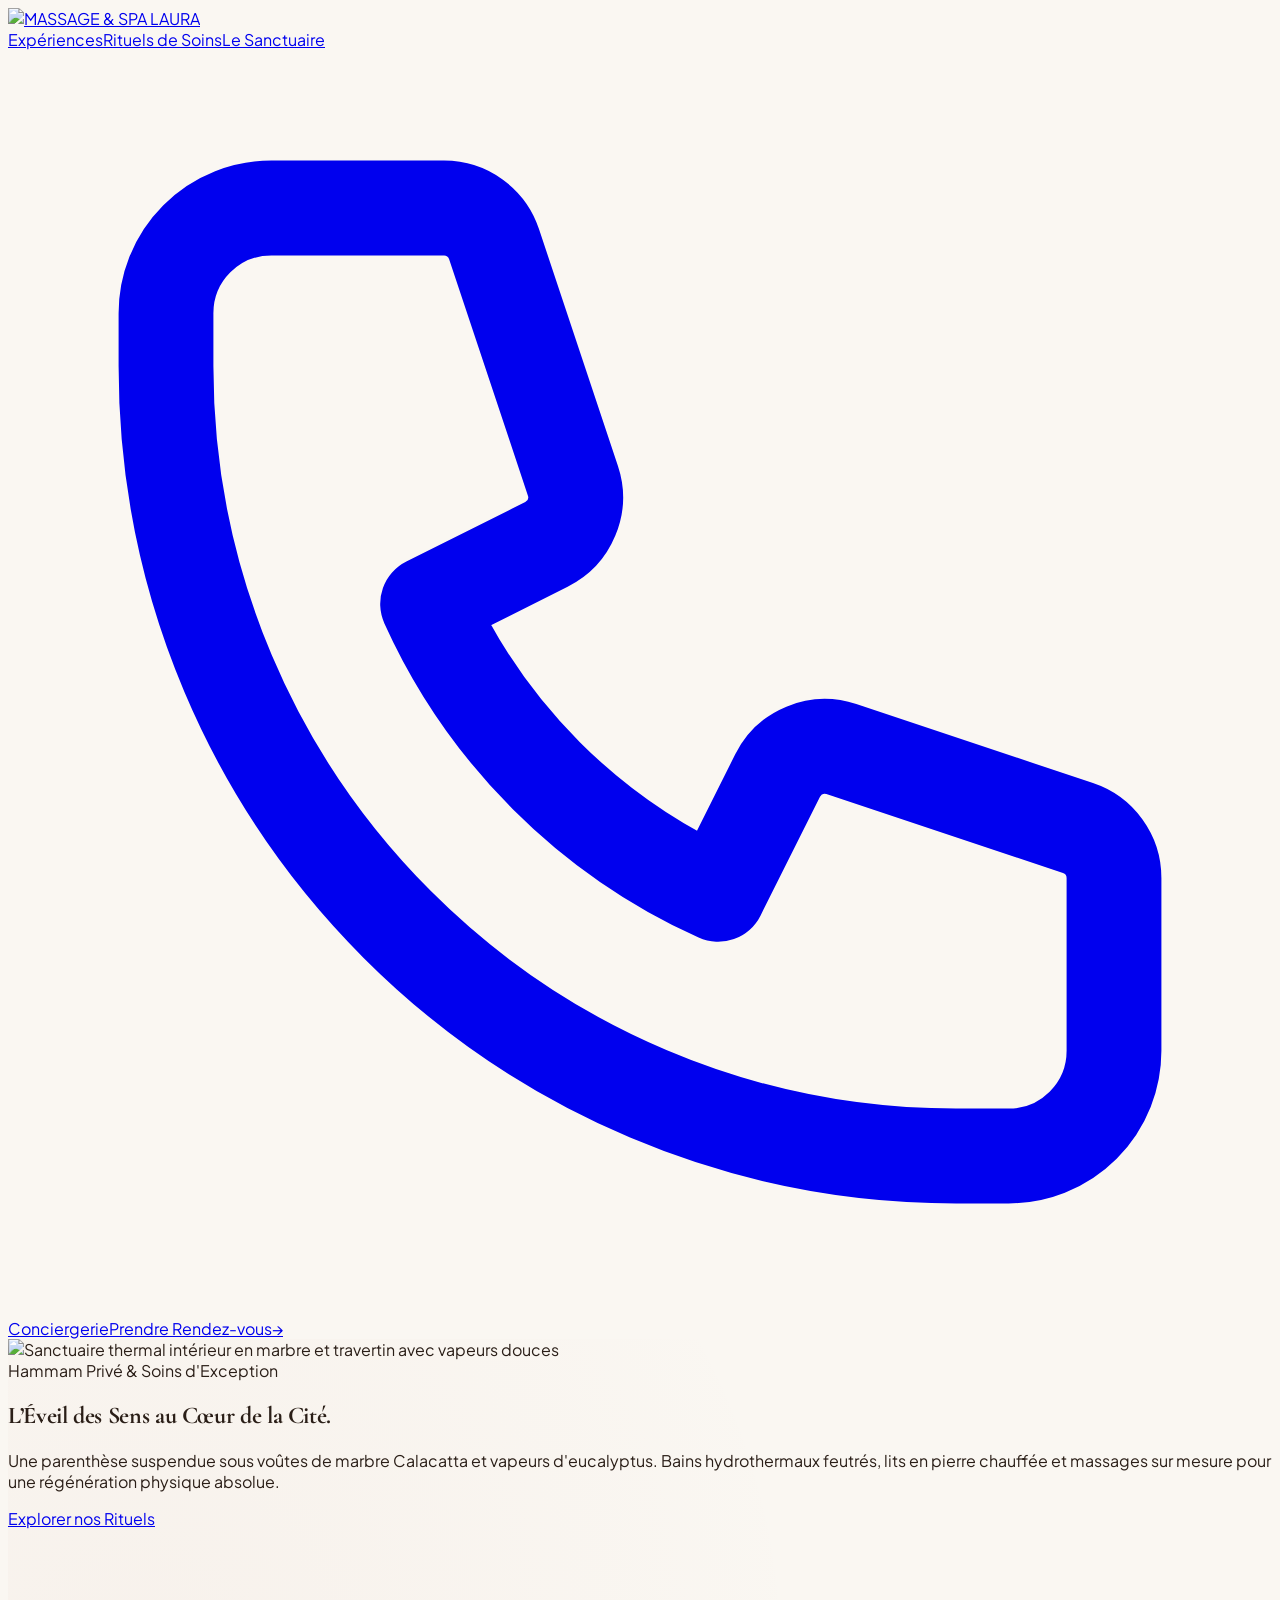
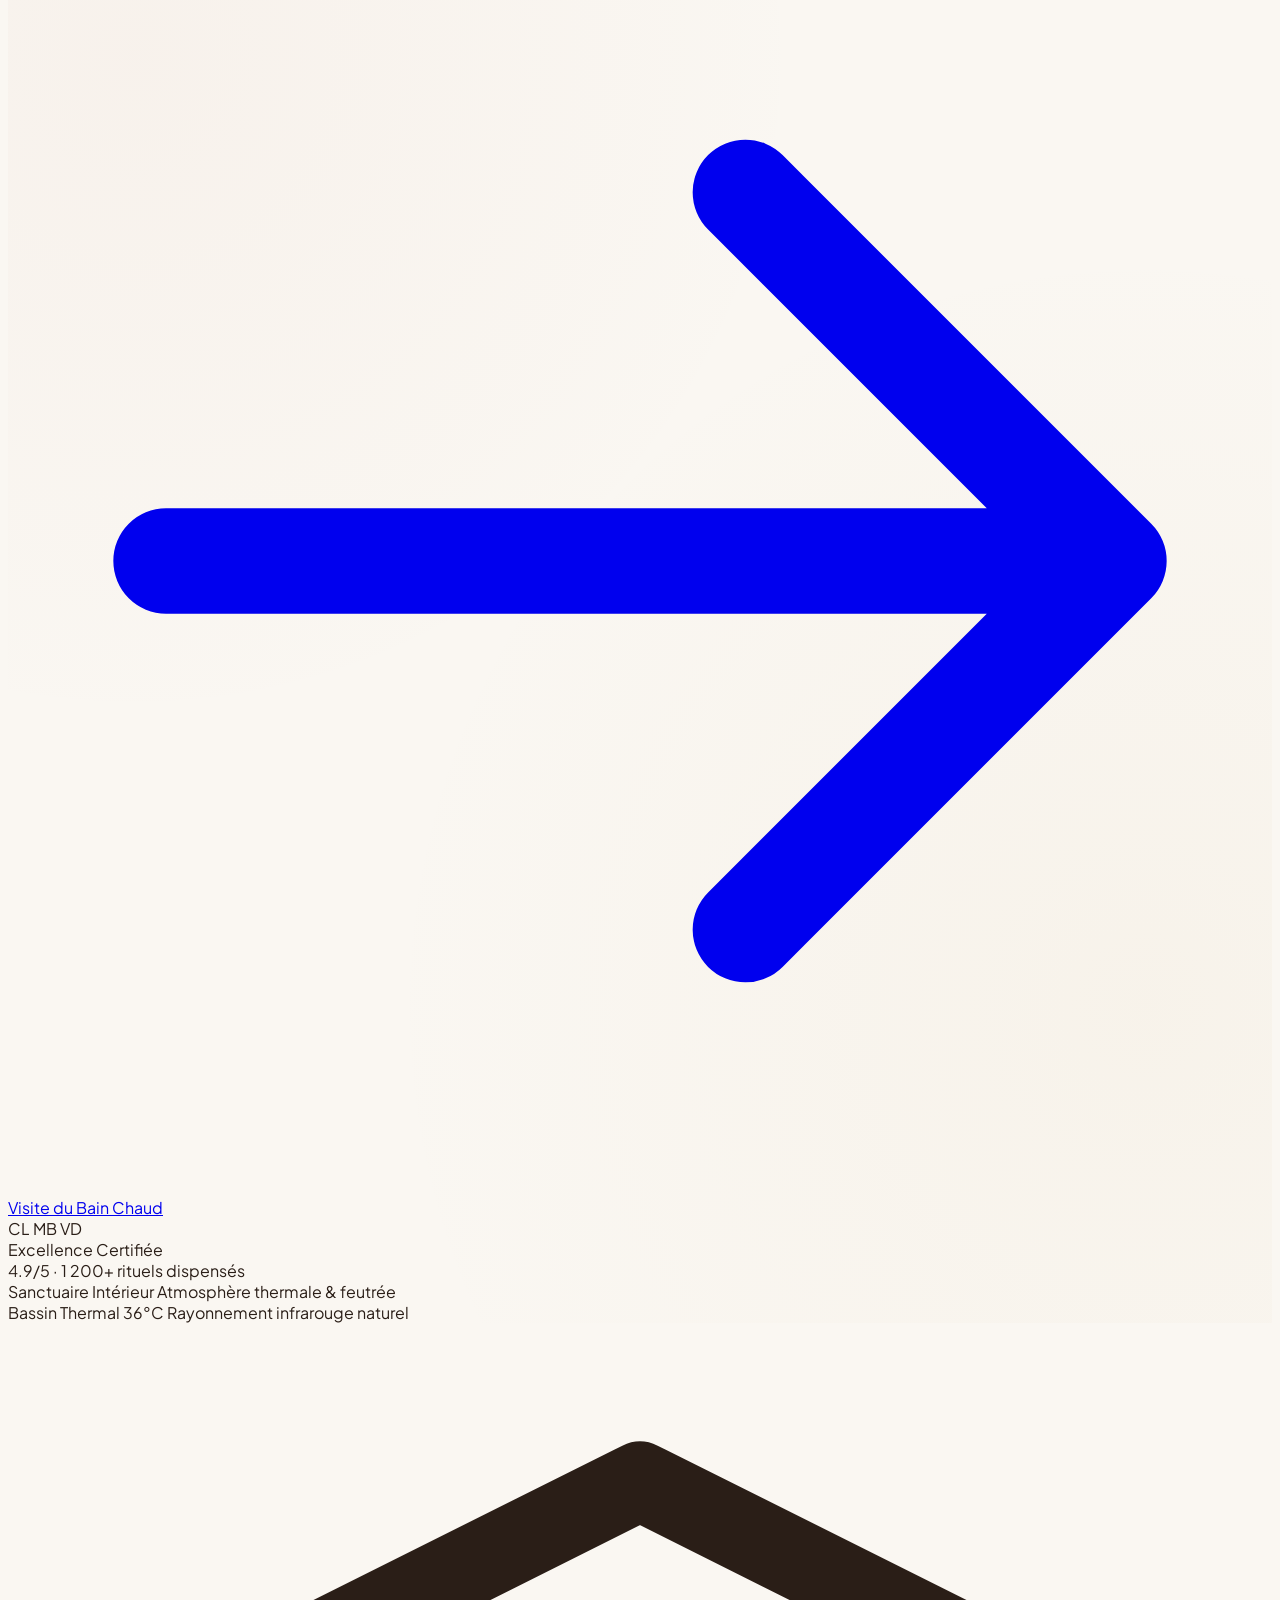
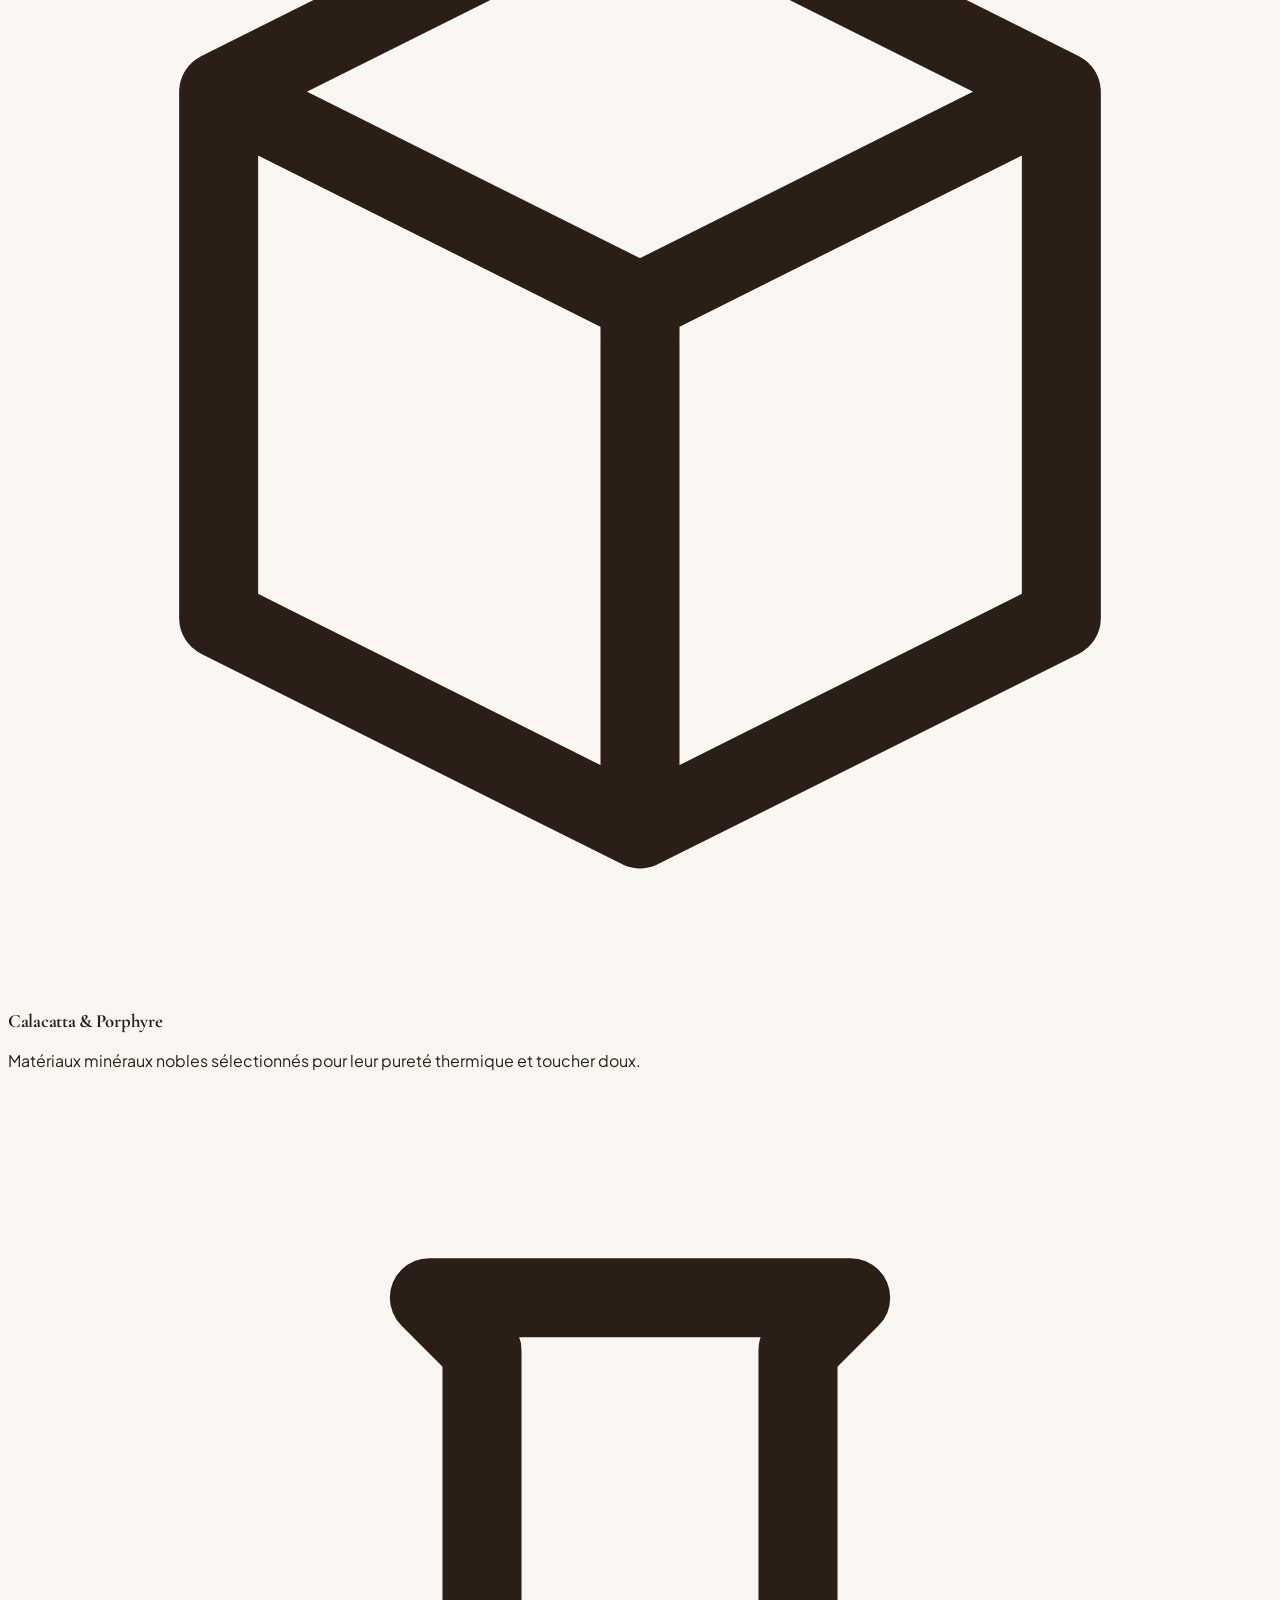
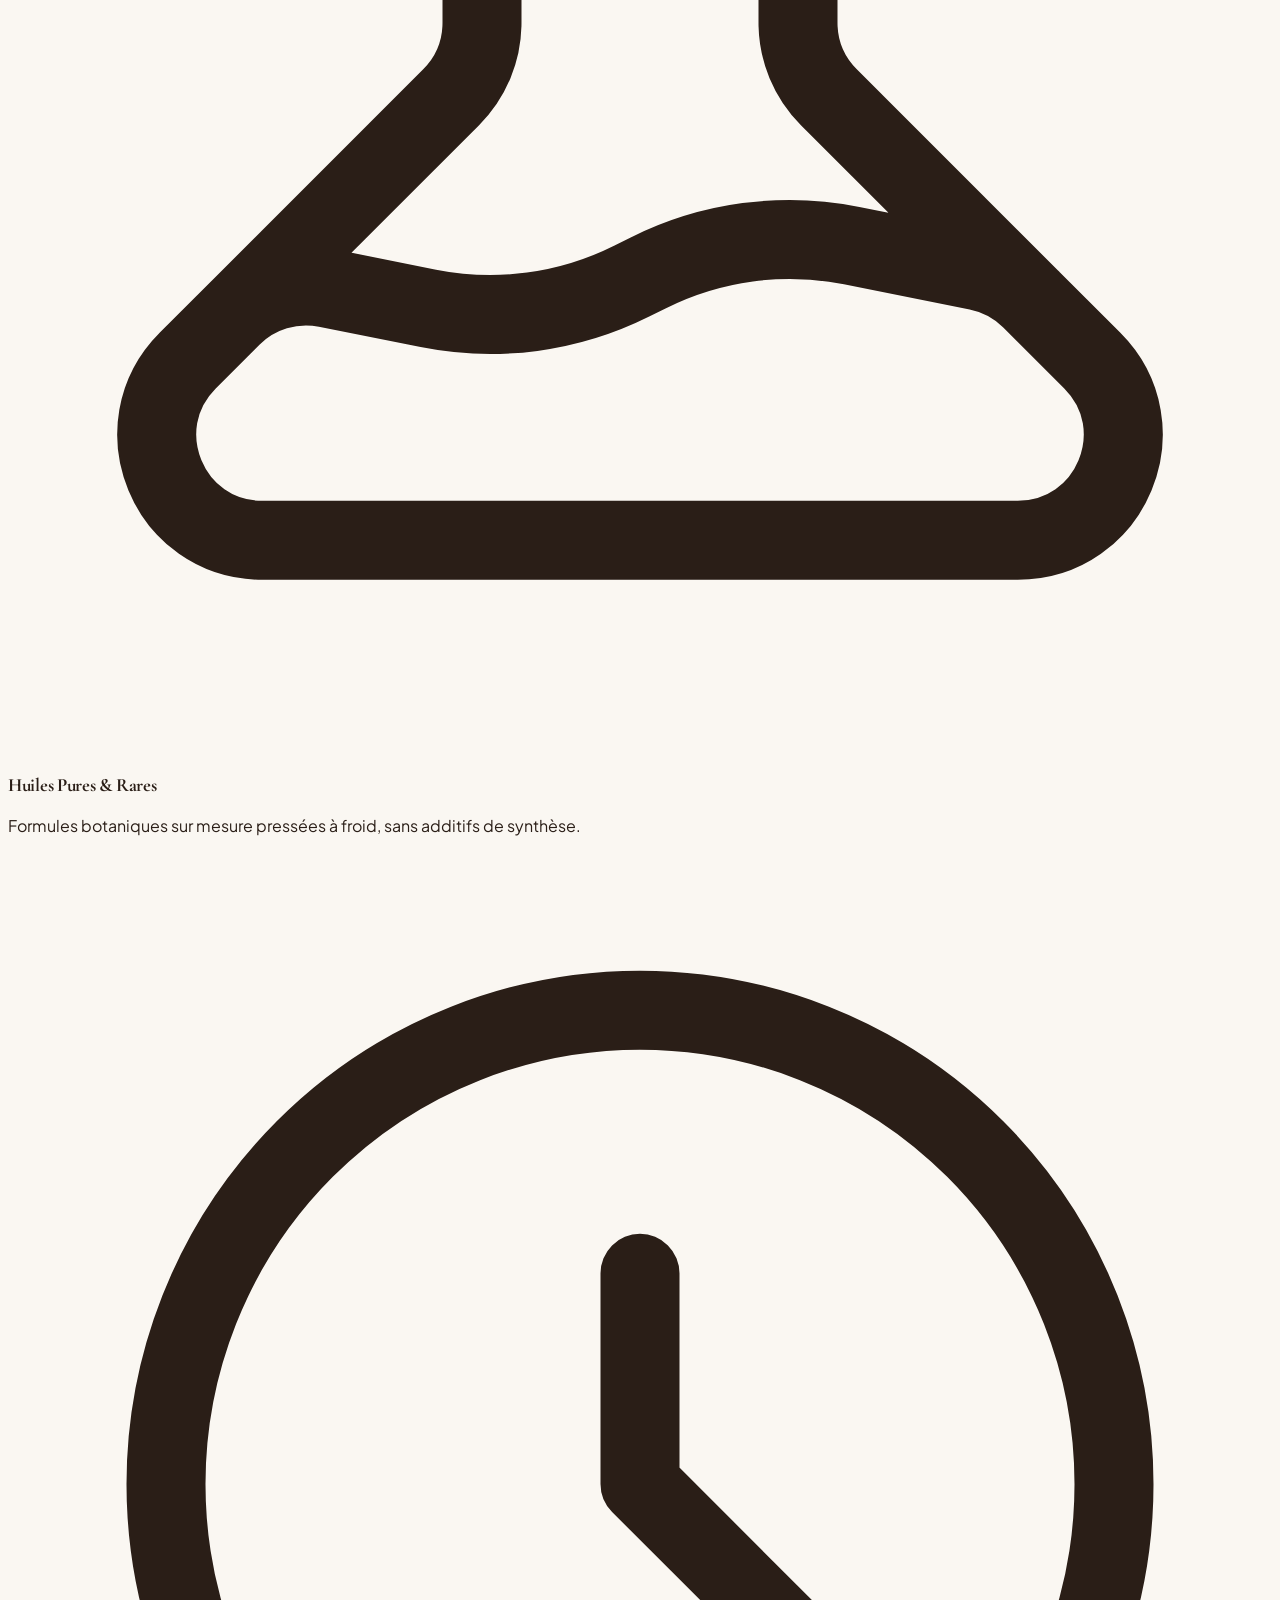
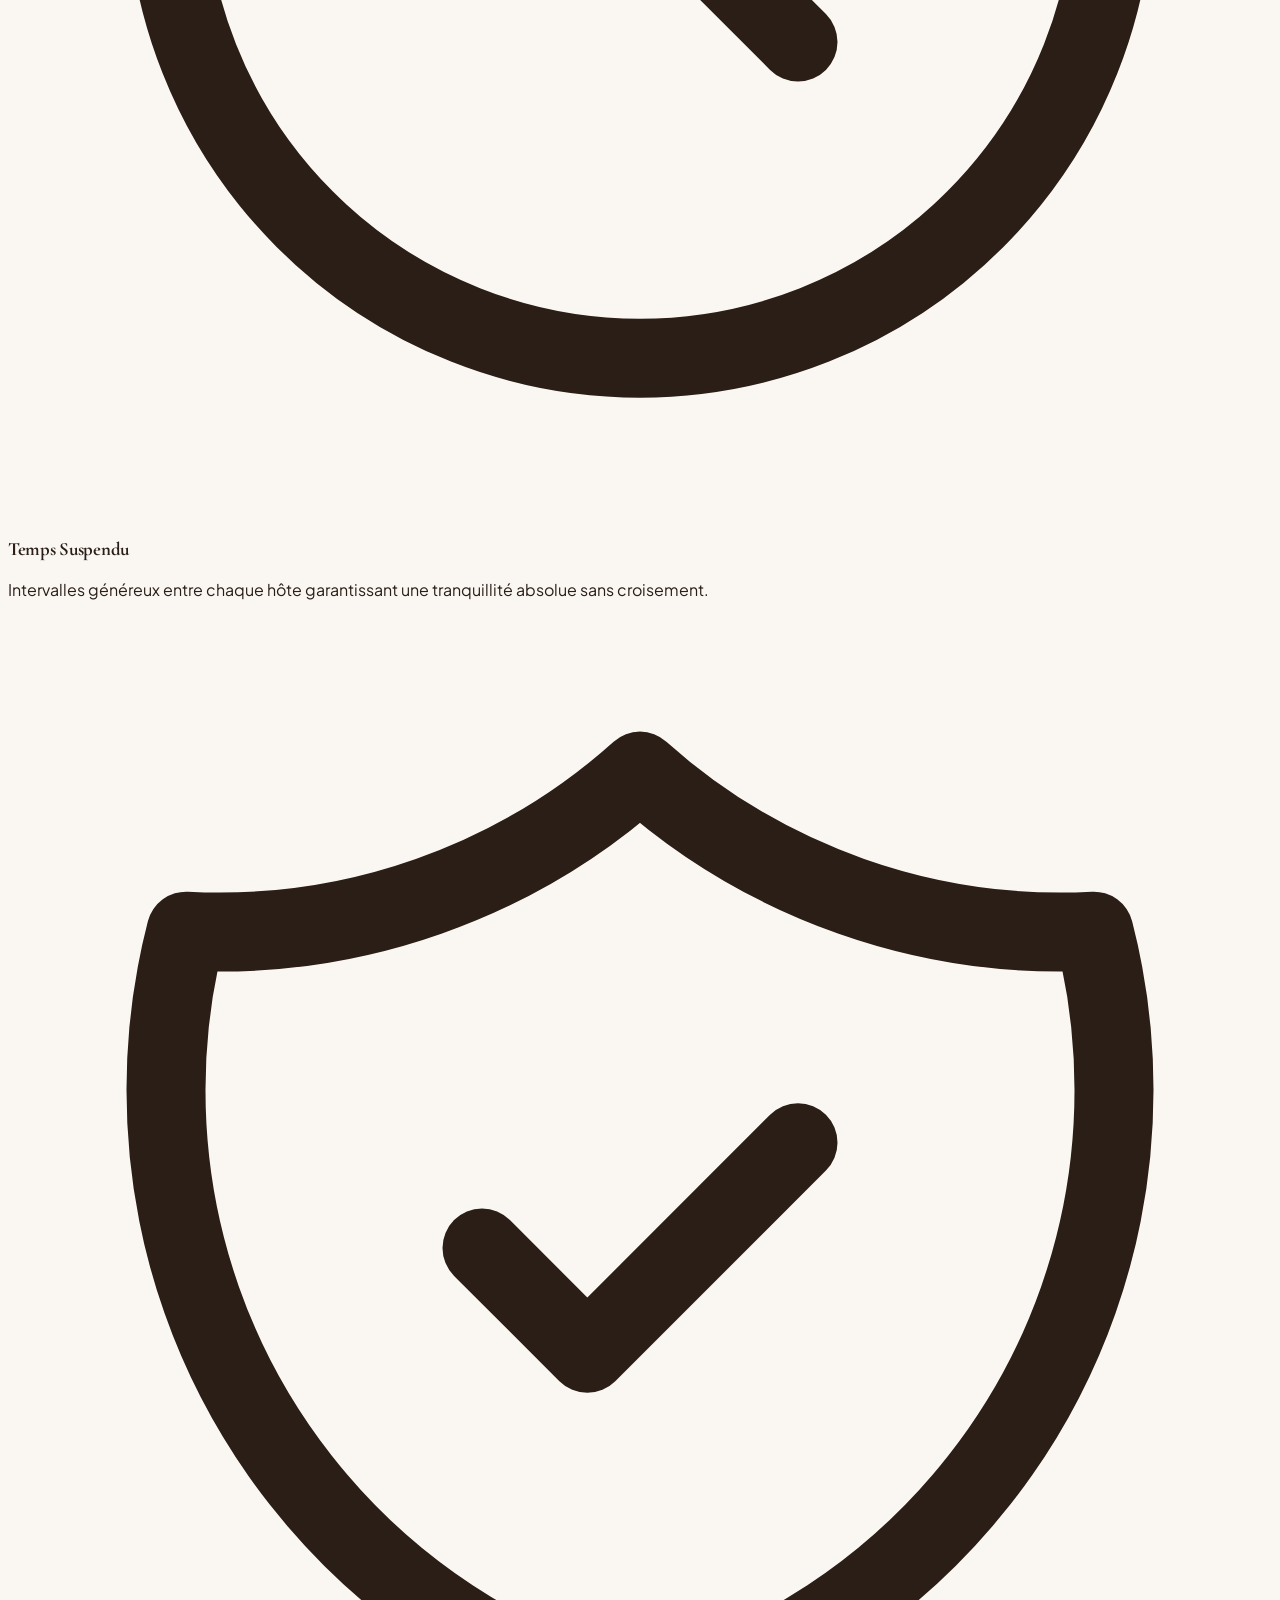
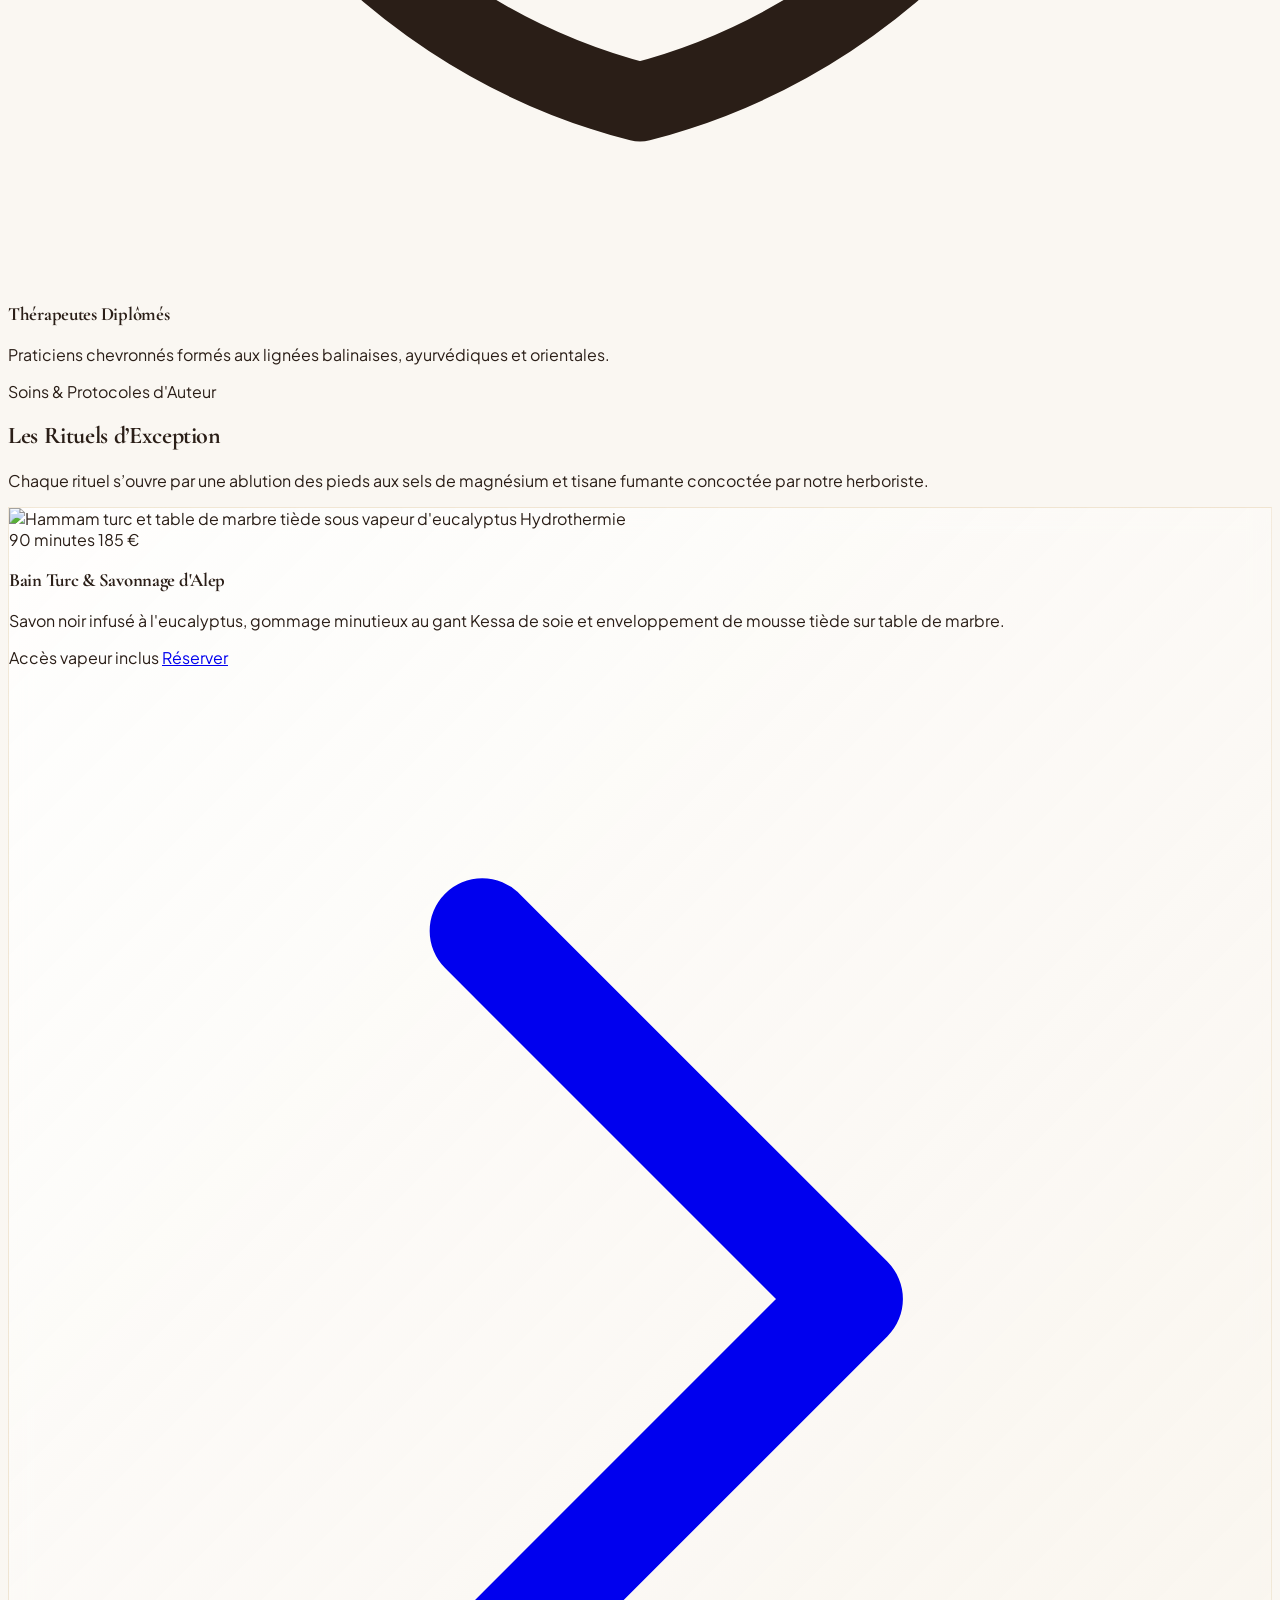
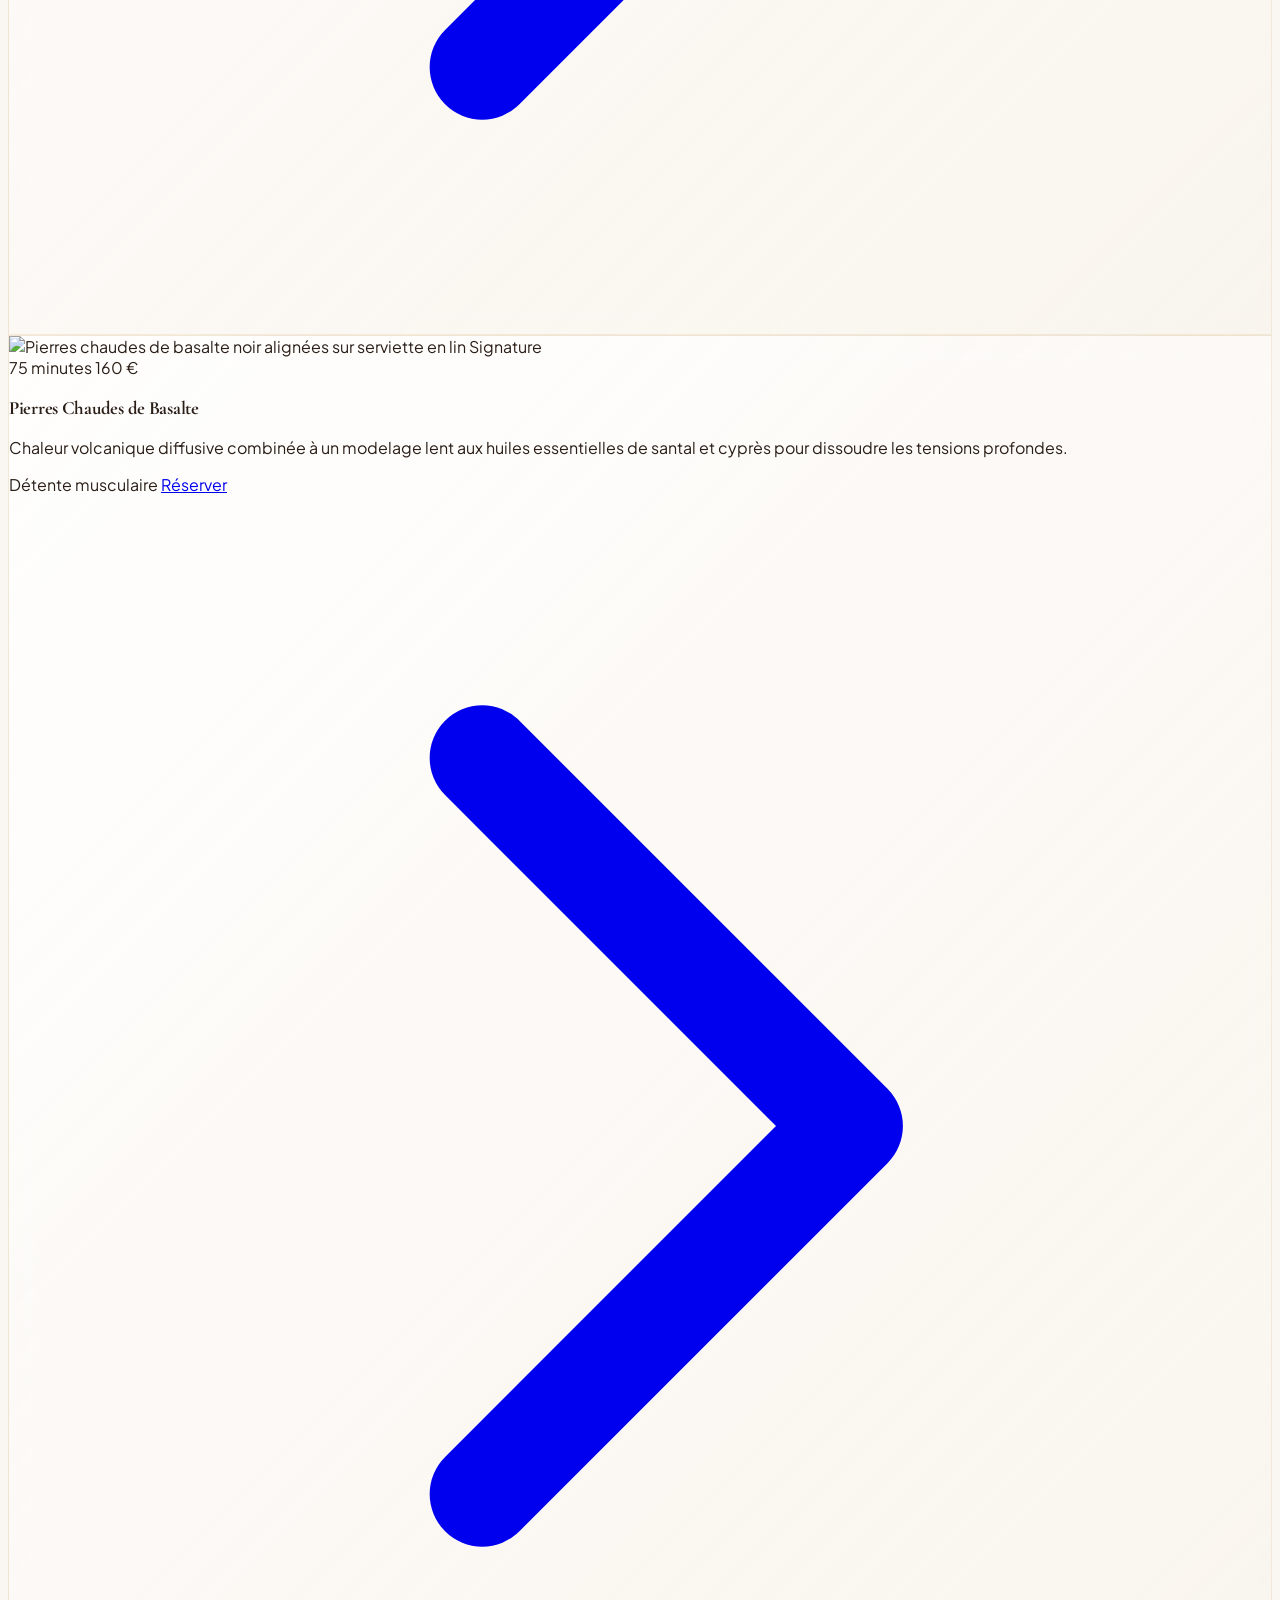
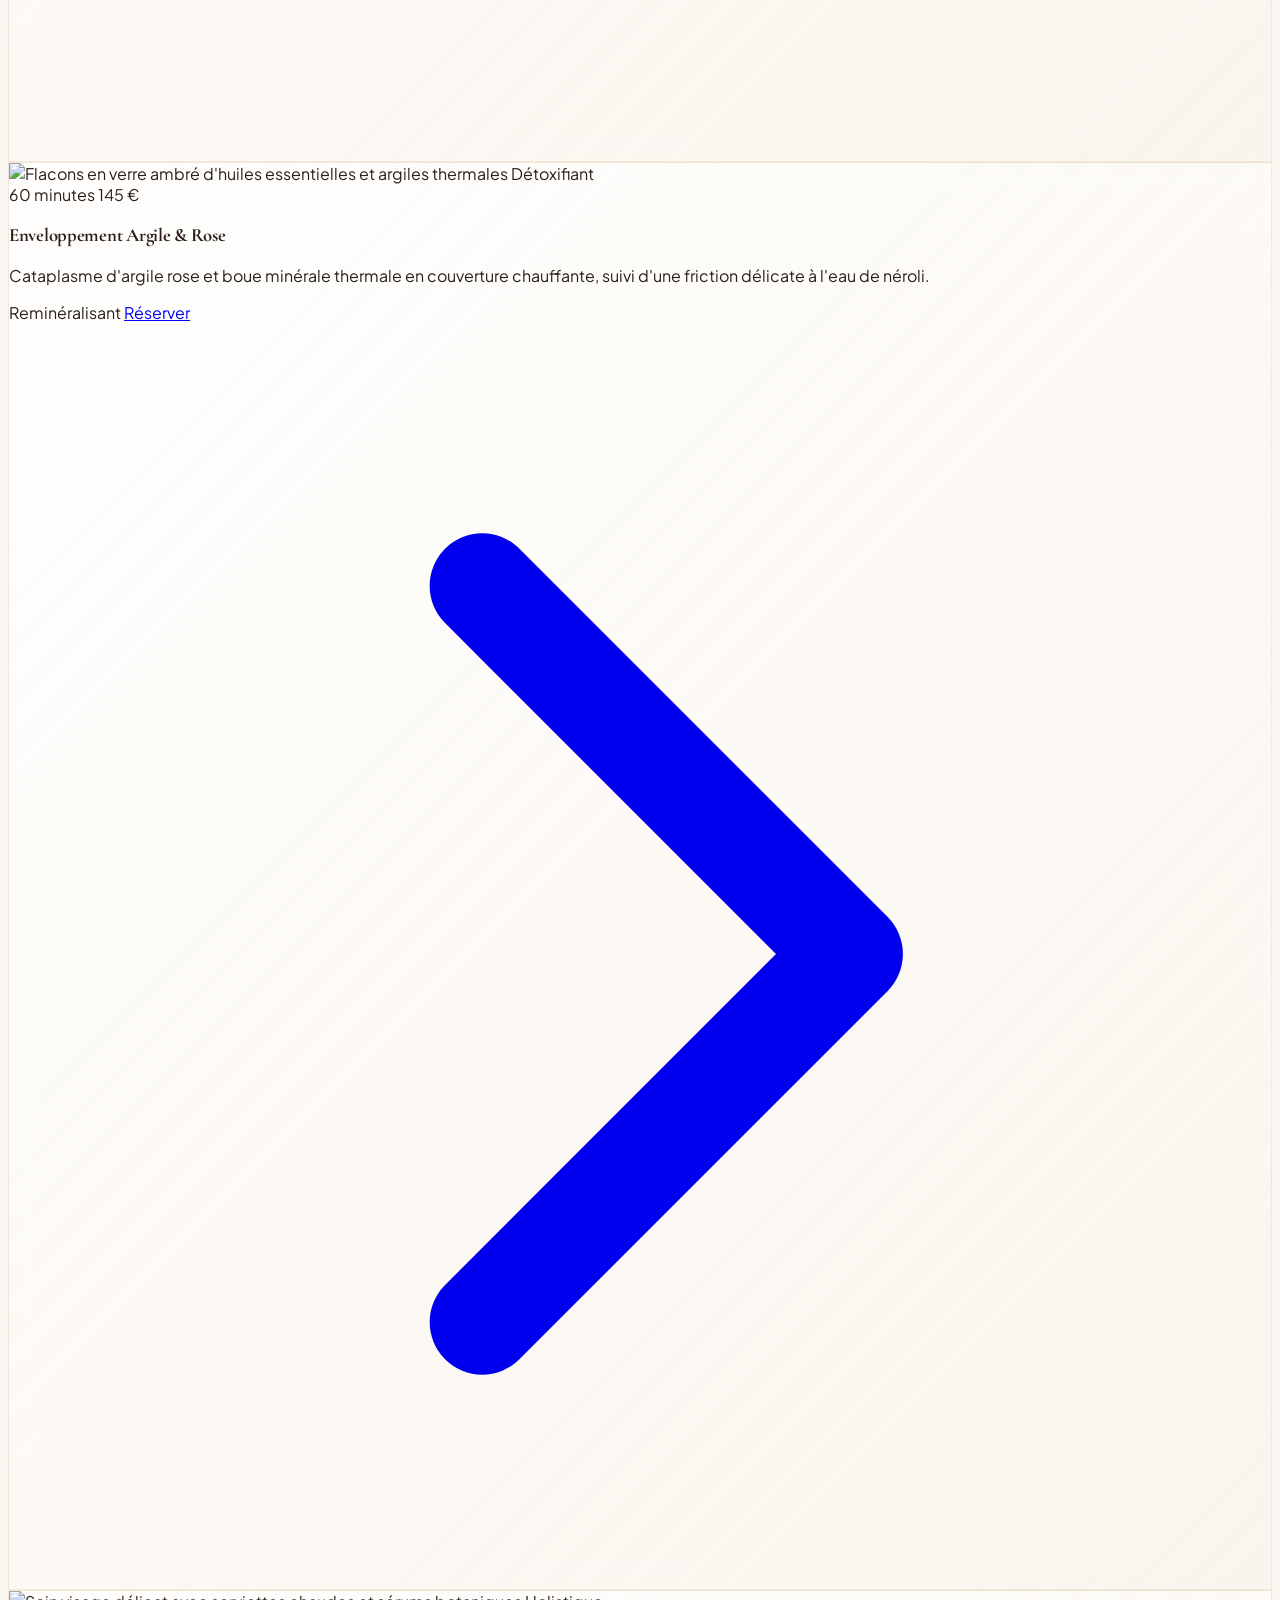
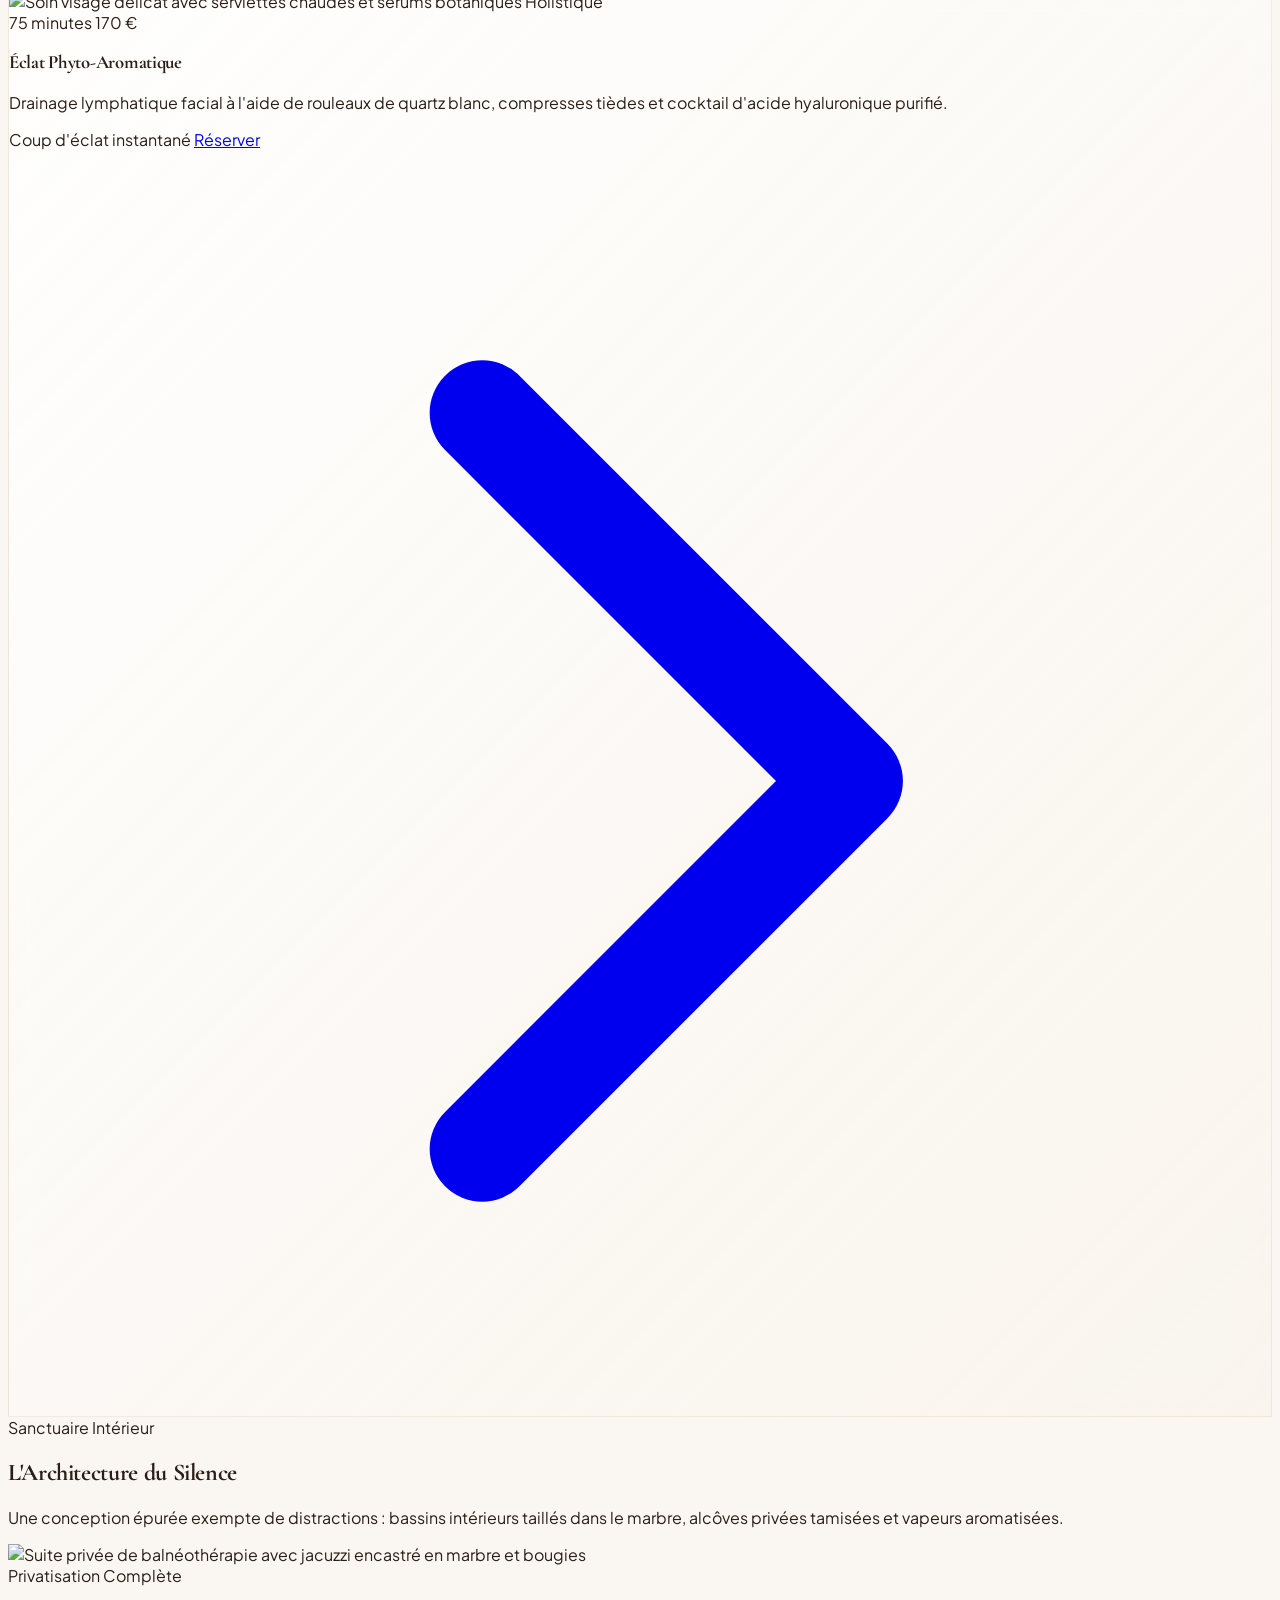
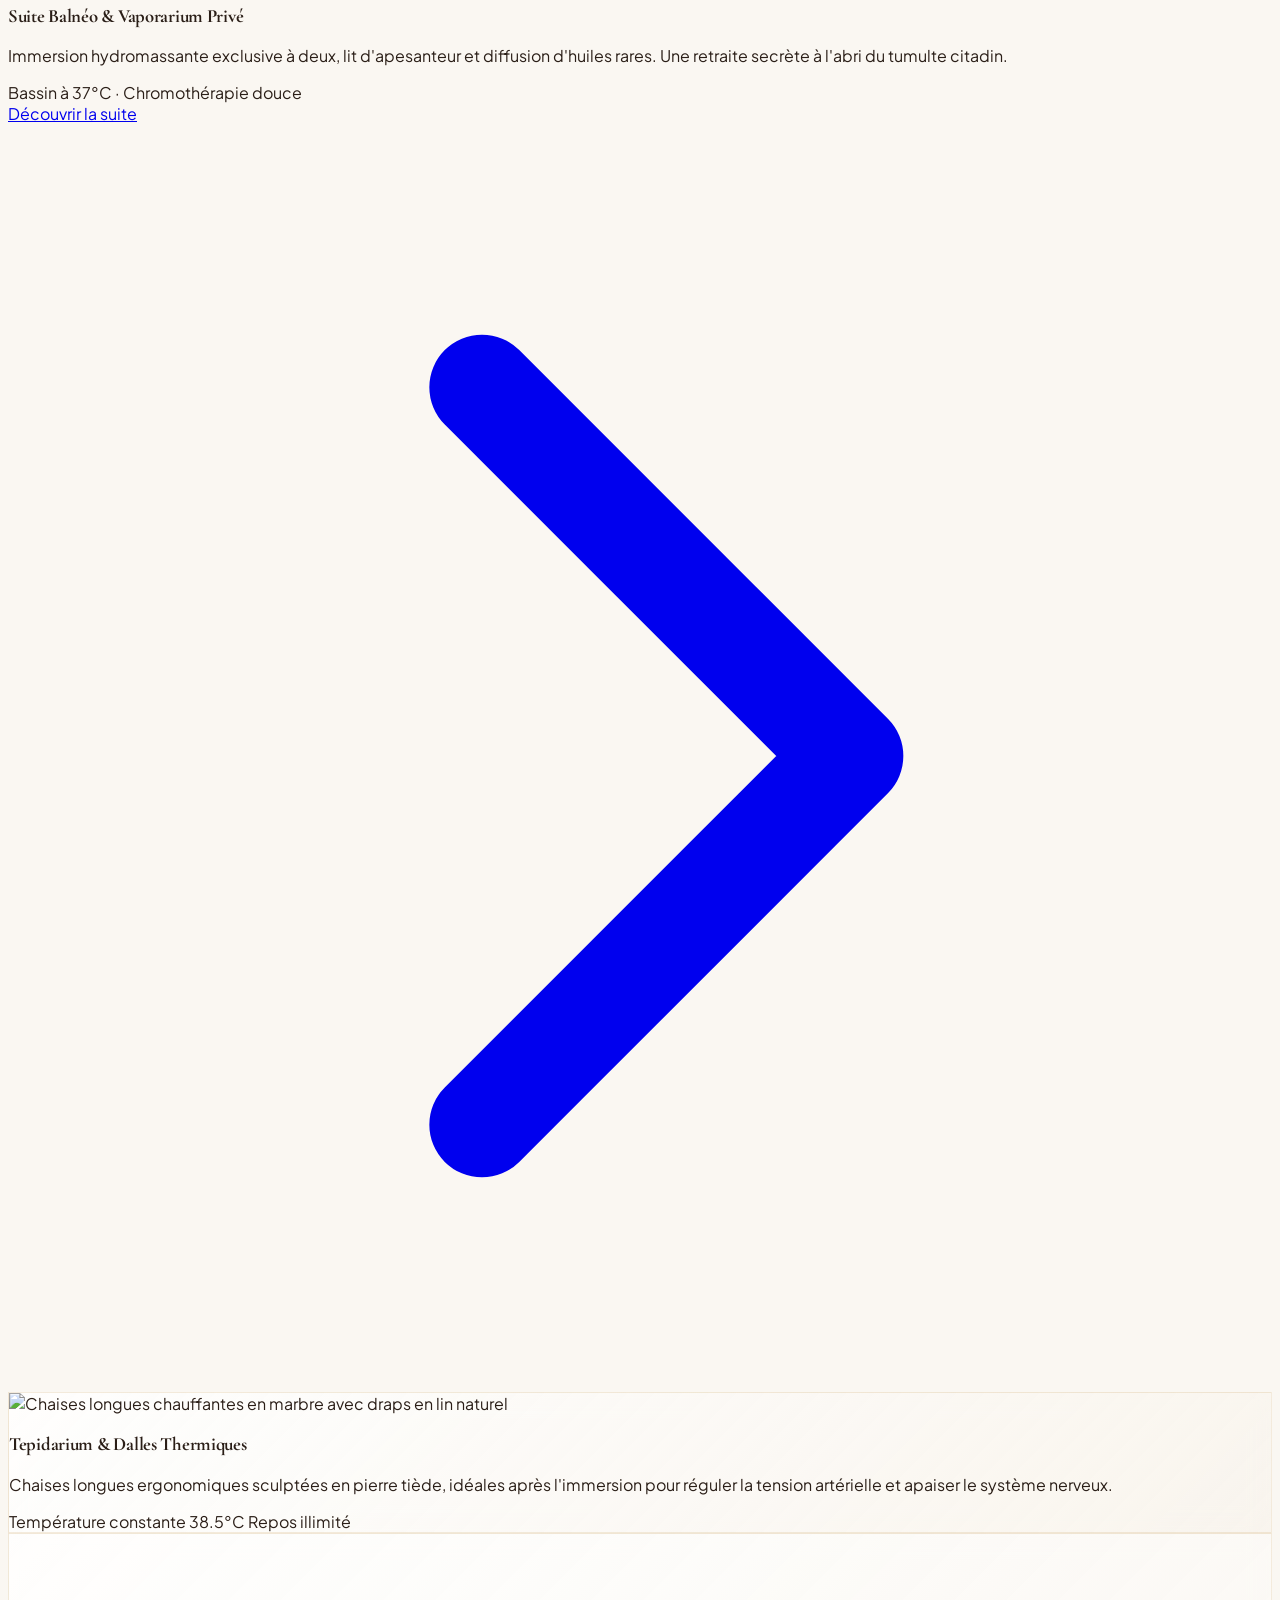
==== commit dfae6db3: "Rebrand to Massage & Spa Laura, contact 24 137 008 Co-authored-by: OpenBot <335604065+openbotgit[bot" ====
--- a/index.html
+++ b/index.html
@@ -1,7 +1,7 @@
-<!DOCTYPE html><html class="scroll-smooth" lang="fr"><head>
+﻿<!DOCTYPE html><html class="scroll-smooth" lang="fr"><head>
 <meta charset="utf-8">
 <meta content="width=device-width, initial-scale=1.0" name="viewport">
-<title>ÉLYSÉE SPA &amp; THERMES — Sanctuaire de Sérénité &amp; Balnéothérapie</title>
+<title>MASSAGE &amp; SPA LAURA — Sanctuaire de Sérénité &amp; Balnéothérapie</title>
 <!-- Google Fonts: Cormorant Garamond & Plus Jakarta Sans -->
 <link href="https://fonts.googleapis.com" rel="preconnect">
 <link crossorigin="" href="https://fonts.gstatic.com" rel="preconnect">
@@ -73,7 +73,7 @@
 
 <!-- END: Announcement Bar -->
 <!-- BEGIN: MainHeader -->
-<header class="top-0 z-50 backdrop-blur-md border-b border-bronze/20 transition-all duration-300 absolute w-full" data-purpose="site-navigation"><div class="max-w-7xl mx-auto px-6 lg:px-12 h-20 flex items-center justify-between"><a aria-label="Accueil Elysée Spa" class="flex flex-col items-start group" href="#"><img src="https://lh3.googleusercontent.com/aida/[base64]" alt="Élysée Spa &amp; Thermes" class="h-10 w-auto object-contain"></a><nav aria-label="Navigation Principale" class="hidden lg:flex items-center gap-8 text-[11px] uppercase tracking-[0.22em] text-alabaster/80 font-medium"><a class="hover:text-bronze transition-colors py-1 relative after:content-[''] after:absolute after:bottom-0 after:left-0 after:w-0 after:h-px after:bg-bronze hover:after:w-full after:transition-all" href="#experiences">Expériences</a><a class="hover:text-bronze transition-colors py-1 relative after:content-[''] after:absolute after:bottom-0 after:left-0 after:w-0 after:h-px after:bg-bronze hover:after:w-full after:transition-all" href="#rituels">Rituels de Soins</a><a class="hover:text-bronze transition-colors py-1 relative after:content-[''] after:absolute after:bottom-0 after:left-0 after:w-0 after:h-px after:bg-bronze hover:after:w-full after:transition-all" href="#espaces">Le Sanctuaire</a></nav><div class="flex items-center gap-5"><a class="hidden xl:flex items-center gap-2 text-[11px] uppercase tracking-[0.2em] text-alabaster/70 hover:text-bronze transition-colors font-medium" href="tel:+33142685500"><svg class="w-3.5 h-3.5 text-bronze" fill="none" stroke="currentColor" viewBox="0 0 24 24"><path d="M3 5a2 2 0 012-2h3.28a1 1 0 01.948.684l1.498 4.493a1 1 0 01-.502 1.21l-2.257 1.13a11.042 11.042 0 005.516 5.516l1.13-2.257a1 1 0 011.21-.502l4.493 1.498a1 1 0 01.684.949V19a2 2 0 01-2 2h-1C9.716 21 3 14.284 3 6V5z" stroke-linecap="round" stroke-linejoin="round" stroke-width="1.8"></path></svg>Conciergerie</a><a class="px-5 py-2 rounded-full bg-clay-warm text-alabaster text-xs tracking-wider uppercase font-medium hover:bg-clay-hover border border-bronze/40 hover:border-bronze transition-all duration-300 shadow-sm hover:shadow-md transform hover:-translate-y-0.5 flex items-center gap-1.5" href="#reservation"><span>Prendre Rendez-vous</span><span class="text-bronze text-xs">→</span></a></div></div></header>
+<header class="top-0 z-50 backdrop-blur-md border-b border-bronze/20 transition-all duration-300 absolute w-full" data-purpose="site-navigation"><div class="max-w-7xl mx-auto px-6 lg:px-12 h-20 flex items-center justify-between"><a aria-label="Accueil Massage &amp; Spa Laura" class="flex flex-col items-start group" href="#"><img src="https://lh3.googleusercontent.com/aida/[base64]" alt="MASSAGE &amp; SPA LAURA" class="h-10 w-auto object-contain"></a><nav aria-label="Navigation Principale" class="hidden lg:flex items-center gap-8 text-[11px] uppercase tracking-[0.22em] text-alabaster/80 font-medium"><a class="hover:text-bronze transition-colors py-1 relative after:content-[''] after:absolute after:bottom-0 after:left-0 after:w-0 after:h-px after:bg-bronze hover:after:w-full after:transition-all" href="#experiences">Expériences</a><a class="hover:text-bronze transition-colors py-1 relative after:content-[''] after:absolute after:bottom-0 after:left-0 after:w-0 after:h-px after:bg-bronze hover:after:w-full after:transition-all" href="#rituels">Rituels de Soins</a><a class="hover:text-bronze transition-colors py-1 relative after:content-[''] after:absolute after:bottom-0 after:left-0 after:w-0 after:h-px after:bg-bronze hover:after:w-full after:transition-all" href="#espaces">Le Sanctuaire</a></nav><div class="flex items-center gap-5"><a class="hidden xl:flex items-center gap-2 text-[11px] uppercase tracking-[0.2em] text-alabaster/70 hover:text-bronze transition-colors font-medium" href="tel:24137008"><svg class="w-3.5 h-3.5 text-bronze" fill="none" stroke="currentColor" viewBox="0 0 24 24"><path d="M3 5a2 2 0 012-2h3.28a1 1 0 01.948.684l1.498 4.493a1 1 0 01-.502 1.21l-2.257 1.13a11.042 11.042 0 005.516 5.516l1.13-2.257a1 1 0 011.21-.502l4.493 1.498a1 1 0 01.684.949V19a2 2 0 01-2 2h-1C9.716 21 3 14.284 3 6V5z" stroke-linecap="round" stroke-linejoin="round" stroke-width="1.8"></path></svg>Conciergerie</a><a class="px-5 py-2 rounded-full bg-clay-warm text-alabaster text-xs tracking-wider uppercase font-medium hover:bg-clay-hover border border-bronze/40 hover:border-bronze transition-all duration-300 shadow-sm hover:shadow-md transform hover:-translate-y-0.5 flex items-center gap-1.5" href="#reservation"><span>Prendre Rendez-vous</span><span class="text-bronze text-xs">→</span></a></div></div></header>
 <!-- END: MainHeader -->
 <main>
 <!-- BEGIN: HeroSection -->
@@ -602,7 +602,7 @@
 <div class="lg:col-span-2">
 <span class="text-xs uppercase tracking-[0.3em] text-clay-warm font-semibold block mb-1">Sanctuaire de Sérénité</span>
 <span class="font-serif-luxury text-2xl text-alabaster font-medium tracking-tight block mb-4">
-            ÉLYSÉE SPA &amp; THERMES
+            MASSAGE &amp; SPA LAURA
           </span>
 <p class="text-xs text-alabaster/70 leading-relaxed font-light max-w-sm mb-6">
             Bains thermaux d'intérieur, rituels ayurvédiques et hammam en marbre Calacatta. Un environnement minéral et apaisant conçu pour le repos absolu du corps et de l'esprit.
@@ -648,7 +648,7 @@
 <!-- Bottom Credits & Legal -->
 <div class="pt-8 border-t border-white/10 flex flex-col md:flex-row items-center justify-between text-[11px] text-alabaster/50 gap-4">
 <div>
-          © 2025 ÉLYSÉE SPA &amp; THERMES. Tous droits réservés. Marbre Calacatta &amp; Thérapies Holistiques d'Intérieur.
+          © 2025 MASSAGE &amp; SPA LAURA. Tous droits réservés. Marbre Calacatta &amp; Thérapies Holistiques d'Intérieur.
         </div>
 <div class="flex items-center gap-6">
 <a class="hover:text-alabaster transition-colors" href="#">Politique de Confidentialité</a>
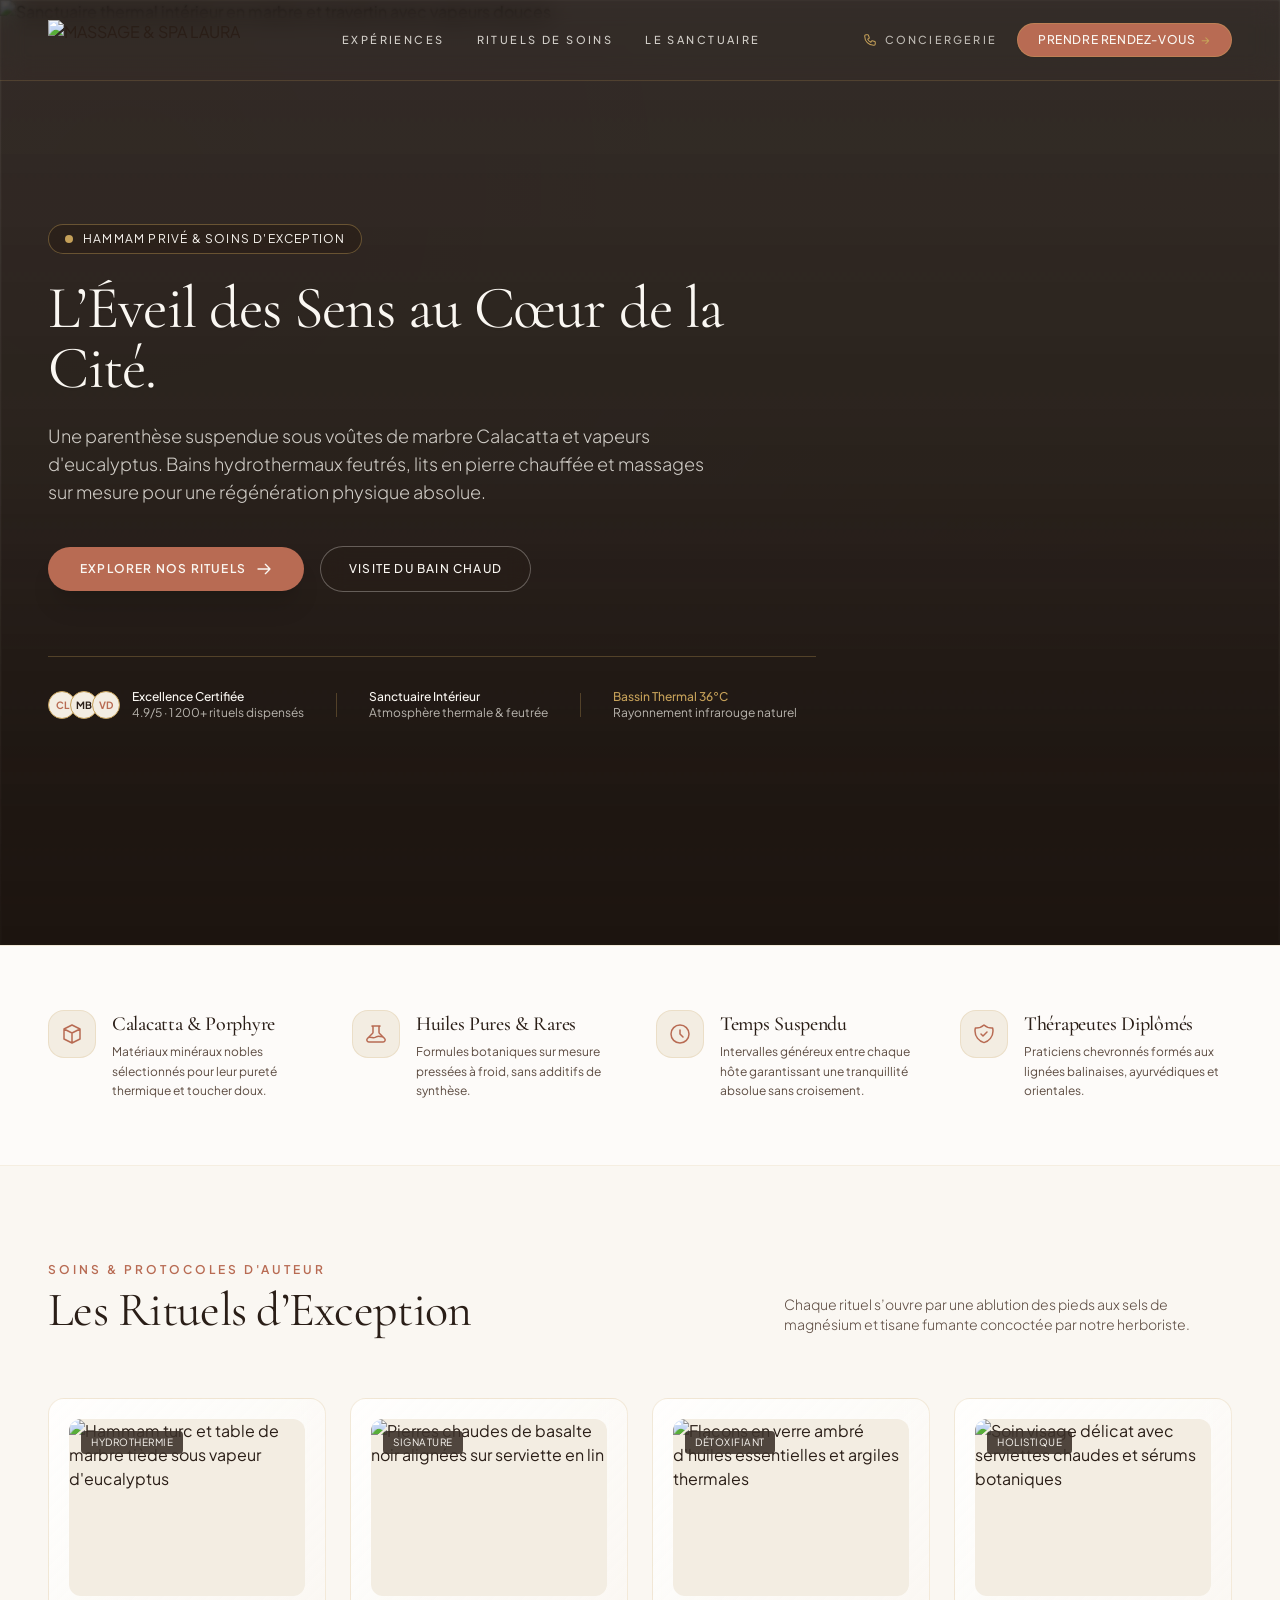
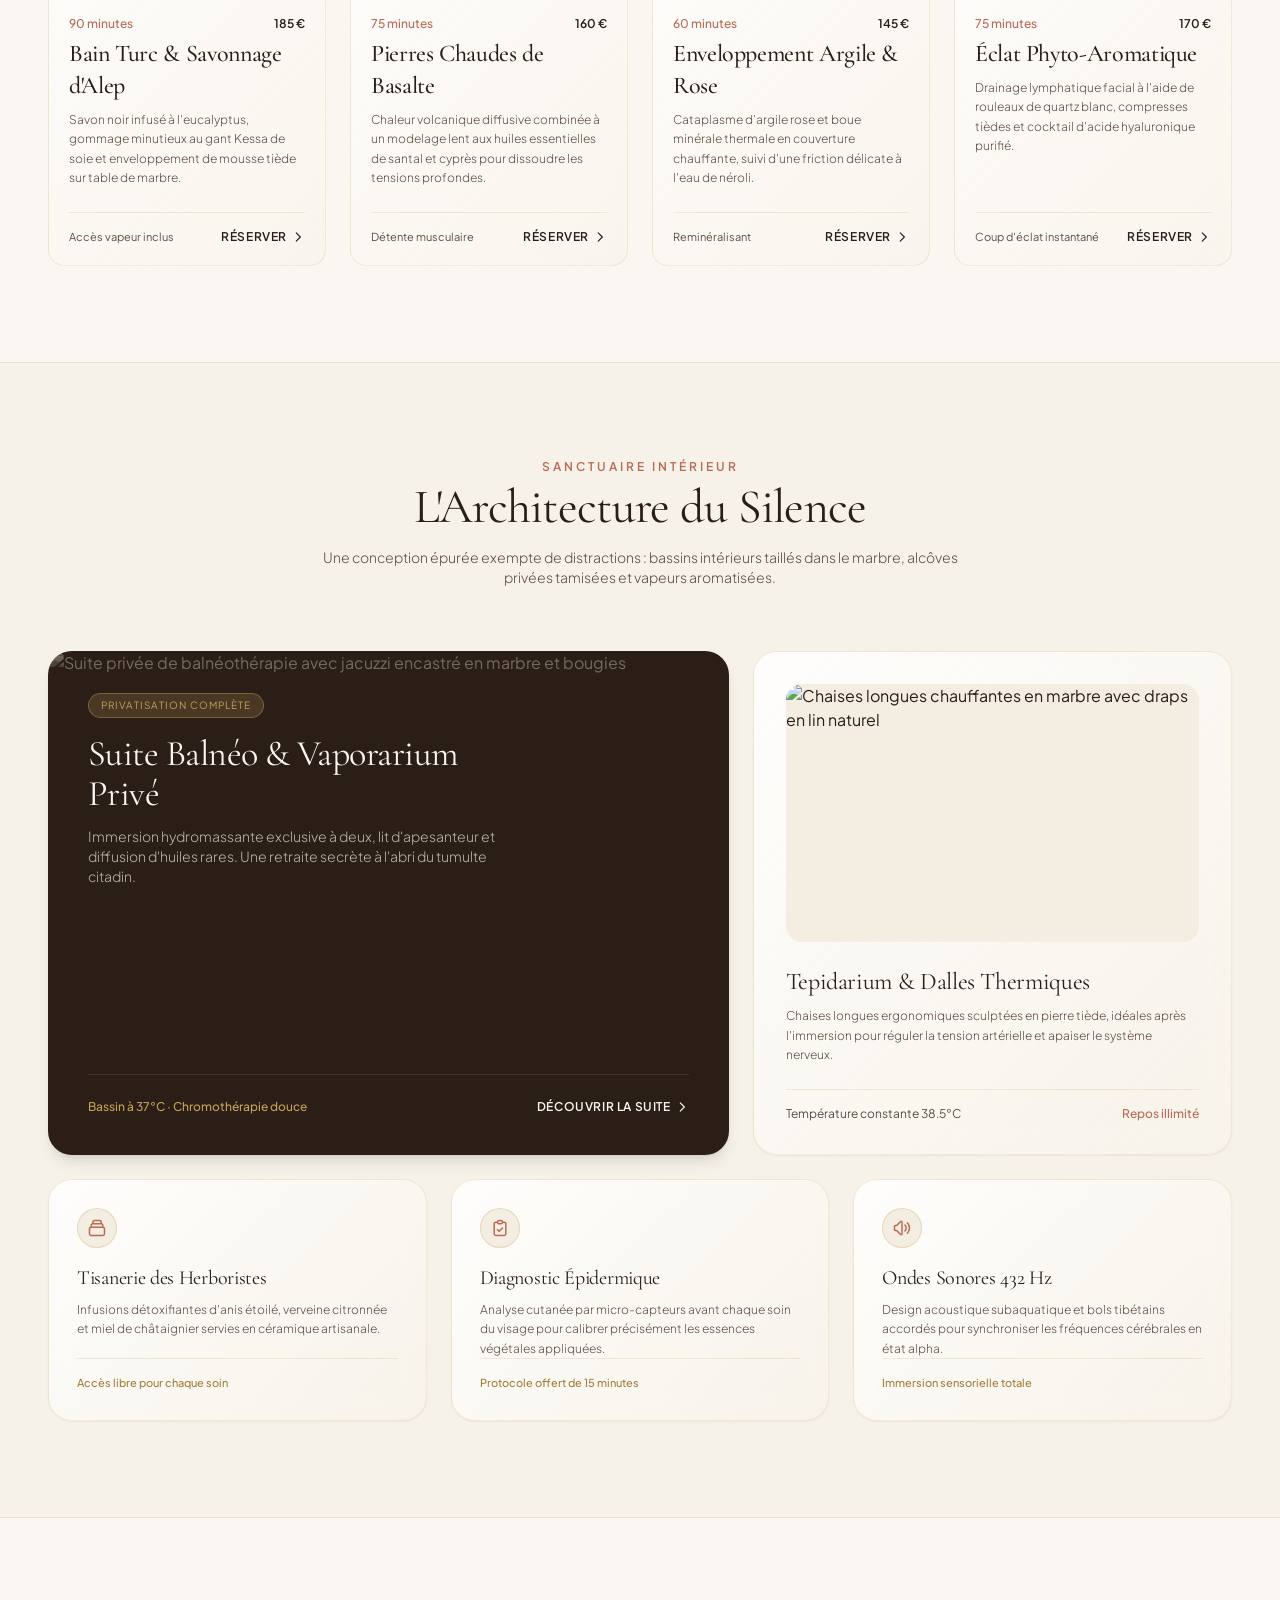
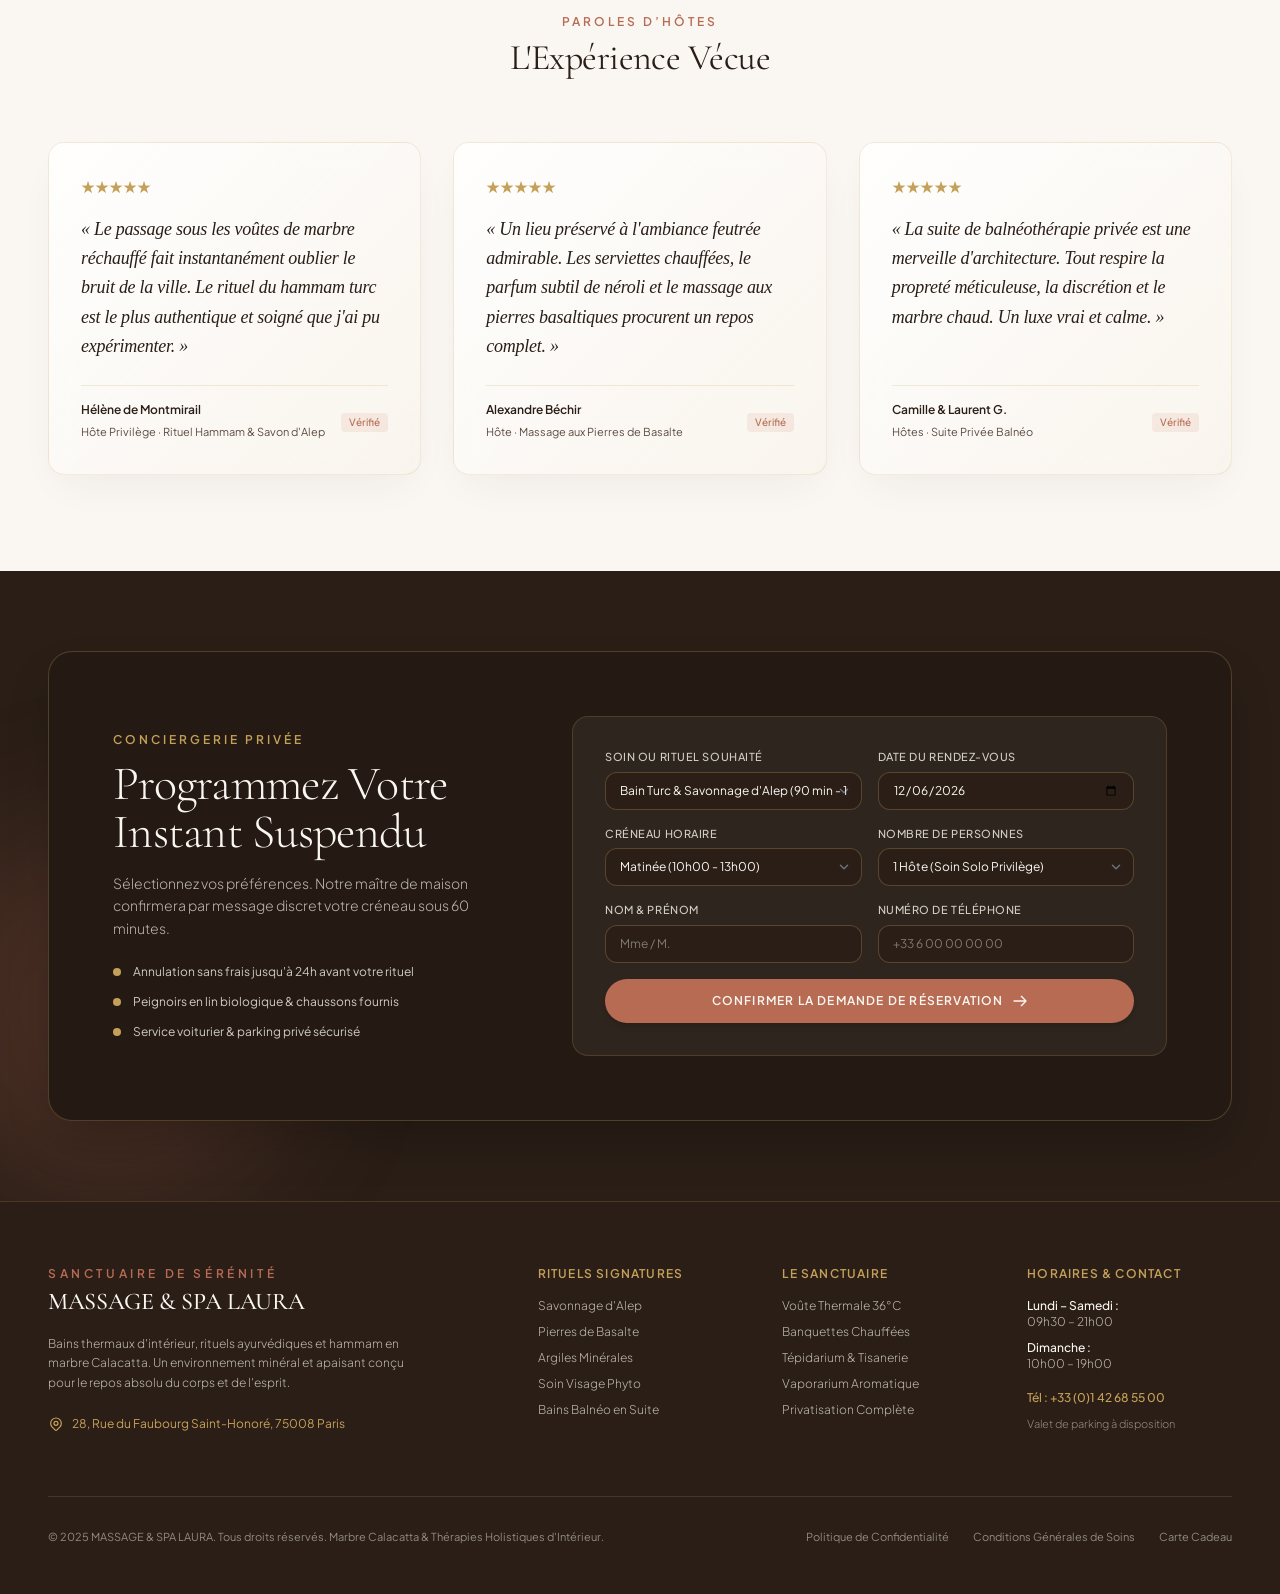
==== commit 163f05a0: "Replace Tailwind CDN with compiled production CSS (27 KB minified) Co-authored-by: OpenBot <33560406" ====
--- a/index.html
+++ b/index.html
@@ -6,32 +6,7 @@
 <link href="https://fonts.googleapis.com" rel="preconnect">
 <link crossorigin="" href="https://fonts.gstatic.com" rel="preconnect">
 <link href="https://fonts.googleapis.com/css2?family=Cormorant+Garamond:ital,wght@0,300;0,400;0,500;0,600;1,400&amp;family=Plus+Jakarta+Sans:wght@300;400;500;600&amp;display=swap" rel="stylesheet">
-<!-- Tailwind CSS CDN with Plugins -->
-<script src="https://cdn.tailwindcss.com?plugins=forms,container-queries"></script>
-<!-- Tailwind Configuration -->
-<script>
-    tailwind.config = {
-      theme: {
-        extend: {
-          colors: {
-            alabaster: '#FAF7F2',
-            travertine: '#F3EDE2',
-            'clay-warm': '#B86B53',
-            'clay-hover': '#9E5842',
-            bronze: '#C5A059',
-            'bronze-dark': '#A37E39',
-            espresso: '#2A1E17',
-            'espresso-muted': '#5D4C42',
-            'marble-border': 'rgba(197, 160, 89, 0.22)'
-          },
-          fontFamily: {
-            serif: ['"Cormorant Garamond"', 'Georgia', 'serif'],
-            sans: ['"Plus Jakarta Sans"', 'system-ui', 'sans-serif'],
-          }
-        }
-      }
-    }
-  </script>
+<link rel="stylesheet" href="styles.css">
 <!-- BEGIN: Custom Style Definitions -->
 <style data-purpose="typography">
     body {
--- a/styles.css
+++ b/styles.css
@@ -0,0 +1 @@
+*,:after,:before{--tw-border-spacing-x:0;--tw-border-spacing-y:0;--tw-translate-x:0;--tw-translate-y:0;--tw-rotate:0;--tw-skew-x:0;--tw-skew-y:0;--tw-scale-x:1;--tw-scale-y:1;--tw-pan-x: ;--tw-pan-y: ;--tw-pinch-zoom: ;--tw-scroll-snap-strictness:proximity;--tw-gradient-from-position: ;--tw-gradient-via-position: ;--tw-gradient-to-position: ;--tw-ordinal: ;--tw-slashed-zero: ;--tw-numeric-figure: ;--tw-numeric-spacing: ;--tw-numeric-fraction: ;--tw-ring-inset: ;--tw-ring-offset-width:0px;--tw-ring-offset-color:#fff;--tw-ring-color:rgba(59,130,246,.5);--tw-ring-offset-shadow:0 0 #0000;--tw-ring-shadow:0 0 #0000;--tw-shadow:0 0 #0000;--tw-shadow-colored:0 0 #0000;--tw-blur: ;--tw-brightness: ;--tw-contrast: ;--tw-grayscale: ;--tw-hue-rotate: ;--tw-invert: ;--tw-saturate: ;--tw-sepia: ;--tw-drop-shadow: ;--tw-backdrop-blur: ;--tw-backdrop-brightness: ;--tw-backdrop-contrast: ;--tw-backdrop-grayscale: ;--tw-backdrop-hue-rotate: ;--tw-backdrop-invert: ;--tw-backdrop-opacity: ;--tw-backdrop-saturate: ;--tw-backdrop-sepia: ;--tw-contain-size: ;--tw-contain-layout: ;--tw-contain-paint: ;--tw-contain-style: }::backdrop{--tw-border-spacing-x:0;--tw-border-spacing-y:0;--tw-translate-x:0;--tw-translate-y:0;--tw-rotate:0;--tw-skew-x:0;--tw-skew-y:0;--tw-scale-x:1;--tw-scale-y:1;--tw-pan-x: ;--tw-pan-y: ;--tw-pinch-zoom: ;--tw-scroll-snap-strictness:proximity;--tw-gradient-from-position: ;--tw-gradient-via-position: ;--tw-gradient-to-position: ;--tw-ordinal: ;--tw-slashed-zero: ;--tw-numeric-figure: ;--tw-numeric-spacing: ;--tw-numeric-fraction: ;--tw-ring-inset: ;--tw-ring-offset-width:0px;--tw-ring-offset-color:#fff;--tw-ring-color:rgba(59,130,246,.5);--tw-ring-offset-shadow:0 0 #0000;--tw-ring-shadow:0 0 #0000;--tw-shadow:0 0 #0000;--tw-shadow-colored:0 0 #0000;--tw-blur: ;--tw-brightness: ;--tw-contrast: ;--tw-grayscale: ;--tw-hue-rotate: ;--tw-invert: ;--tw-saturate: ;--tw-sepia: ;--tw-drop-shadow: ;--tw-backdrop-blur: ;--tw-backdrop-brightness: ;--tw-backdrop-contrast: ;--tw-backdrop-grayscale: ;--tw-backdrop-hue-rotate: ;--tw-backdrop-invert: ;--tw-backdrop-opacity: ;--tw-backdrop-saturate: ;--tw-backdrop-sepia: ;--tw-contain-size: ;--tw-contain-layout: ;--tw-contain-paint: ;--tw-contain-style: }/*! tailwindcss v3.4.19 | MIT License | https://tailwindcss.com*/*,:after,:before{box-sizing:border-box;border:0 solid #e5e7eb}:after,:before{--tw-content:""}:host,html{line-height:1.5;-webkit-text-size-adjust:100%;-moz-tab-size:4;-o-tab-size:4;tab-size:4;font-family:Plus Jakarta Sans,system-ui,sans-serif;font-feature-settings:normal;font-variation-settings:normal;-webkit-tap-highlight-color:transparent}body{margin:0;line-height:inherit}hr{height:0;color:inherit;border-top-width:1px}abbr:where([title]){-webkit-text-decoration:underline dotted;text-decoration:underline dotted}h1,h2,h3,h4,h5,h6{font-size:inherit;font-weight:inherit}a{color:inherit;text-decoration:inherit}b,strong{font-weight:bolder}code,kbd,pre,samp{font-family:ui-monospace,SFMono-Regular,Menlo,Monaco,Consolas,Liberation Mono,Courier New,monospace;font-feature-settings:normal;font-variation-settings:normal;font-size:1em}small{font-size:80%}sub,sup{font-size:75%;line-height:0;position:relative;vertical-align:baseline}sub{bottom:-.25em}sup{top:-.5em}table{text-indent:0;border-color:inherit;border-collapse:collapse}button,input,optgroup,select,textarea{font-family:inherit;font-feature-settings:inherit;font-variation-settings:inherit;font-size:100%;font-weight:inherit;line-height:inherit;letter-spacing:inherit;color:inherit;margin:0;padding:0}button,select{text-transform:none}button,input:where([type=button]),input:where([type=reset]),input:where([type=submit]){-webkit-appearance:button;background-color:transparent;background-image:none}:-moz-focusring{outline:auto}:-moz-ui-invalid{box-shadow:none}progress{vertical-align:baseline}::-webkit-inner-spin-button,::-webkit-outer-spin-button{height:auto}[type=search]{-webkit-appearance:textfield;outline-offset:-2px}::-webkit-search-decoration{-webkit-appearance:none}::-webkit-file-upload-button{-webkit-appearance:button;font:inherit}summary{display:list-item}blockquote,dd,dl,figure,h1,h2,h3,h4,h5,h6,hr,p,pre{margin:0}fieldset{margin:0}fieldset,legend{padding:0}menu,ol,ul{list-style:none;margin:0;padding:0}dialog{padding:0}textarea{resize:vertical}input::-moz-placeholder,textarea::-moz-placeholder{opacity:1;color:#9ca3af}input::placeholder,textarea::placeholder{opacity:1;color:#9ca3af}[role=button],button{cursor:pointer}:disabled{cursor:default}audio,canvas,embed,iframe,img,object,svg,video{display:block;vertical-align:middle}img,video{max-width:100%;height:auto}[hidden]:where(:not([hidden=until-found])){display:none}input:where(:not([type])),input:where([type=date]),input:where([type=datetime-local]),input:where([type=email]),input:where([type=month]),input:where([type=number]),input:where([type=password]),input:where([type=search]),input:where([type=tel]),input:where([type=text]),input:where([type=time]),input:where([type=url]),input:where([type=week]),select,select:where([multiple]),textarea{-webkit-appearance:none;-moz-appearance:none;appearance:none;background-color:#fff;border-color:#6b7280;border-width:1px;border-radius:0;padding:.5rem .75rem;font-size:1rem;line-height:1.5rem;--tw-shadow:0 0 #0000}input:where(:not([type])):focus,input:where([type=date]):focus,input:where([type=datetime-local]):focus,input:where([type=email]):focus,input:where([type=month]):focus,input:where([type=number]):focus,input:where([type=password]):focus,input:where([type=search]):focus,input:where([type=tel]):focus,input:where([type=text]):focus,input:where([type=time]):focus,input:where([type=url]):focus,input:where([type=week]):focus,select:focus,select:where([multiple]):focus,textarea:focus{outline:2px solid transparent;outline-offset:2px;--tw-ring-inset:var(--tw-empty,/*!*/ /*!*/);--tw-ring-offset-width:0px;--tw-ring-offset-color:#fff;--tw-ring-color:#2563eb;--tw-ring-offset-shadow:var(--tw-ring-inset) 0 0 0 var(--tw-ring-offset-width) var(--tw-ring-offset-color);--tw-ring-shadow:var(--tw-ring-inset) 0 0 0 calc(1px + var(--tw-ring-offset-width)) var(--tw-ring-color);box-shadow:var(--tw-ring-offset-shadow),var(--tw-ring-shadow),var(--tw-shadow);border-color:#2563eb}input::-moz-placeholder,textarea::-moz-placeholder{color:#6b7280;opacity:1}input::placeholder,textarea::placeholder{color:#6b7280;opacity:1}::-webkit-datetime-edit-fields-wrapper{padding:0}::-webkit-date-and-time-value{min-height:1.5em;text-align:inherit}::-webkit-datetime-edit{display:inline-flex}::-webkit-datetime-edit,::-webkit-datetime-edit-day-field,::-webkit-datetime-edit-hour-field,::-webkit-datetime-edit-meridiem-field,::-webkit-datetime-edit-millisecond-field,::-webkit-datetime-edit-minute-field,::-webkit-datetime-edit-month-field,::-webkit-datetime-edit-second-field,::-webkit-datetime-edit-year-field{padding-top:0;padding-bottom:0}select{background-image:url("data:image/svg+xml;charset=utf-8,%3Csvg xmlns='http://www.w3.org/2000/svg' fill='none' viewBox='0 0 20 20'%3E%3Cpath stroke='%236b7280' stroke-linecap='round' stroke-linejoin='round' stroke-width='1.5' d='m6 8 4 4 4-4'/%3E%3C/svg%3E");background-position:right .5rem center;background-repeat:no-repeat;background-size:1.5em 1.5em;padding-right:2.5rem;-webkit-print-color-adjust:exact;print-color-adjust:exact}select:where([multiple]),select:where([size]:not([size="1"])){background-image:none;background-position:0 0;background-repeat:unset;background-size:initial;padding-right:.75rem;-webkit-print-color-adjust:unset;print-color-adjust:unset}input:where([type=checkbox]),input:where([type=radio]){-webkit-appearance:none;-moz-appearance:none;appearance:none;padding:0;-webkit-print-color-adjust:exact;print-color-adjust:exact;display:inline-block;vertical-align:middle;background-origin:border-box;-webkit-user-select:none;-moz-user-select:none;user-select:none;flex-shrink:0;height:1rem;width:1rem;color:#2563eb;background-color:#fff;border-color:#6b7280;border-width:1px;--tw-shadow:0 0 #0000}input:where([type=checkbox]){border-radius:0}input:where([type=radio]){border-radius:100%}input:where([type=checkbox]):focus,input:where([type=radio]):focus{outline:2px solid transparent;outline-offset:2px;--tw-ring-inset:var(--tw-empty,/*!*/ /*!*/);--tw-ring-offset-width:2px;--tw-ring-offset-color:#fff;--tw-ring-color:#2563eb;--tw-ring-offset-shadow:var(--tw-ring-inset) 0 0 0 var(--tw-ring-offset-width) var(--tw-ring-offset-color);--tw-ring-shadow:var(--tw-ring-inset) 0 0 0 calc(2px + var(--tw-ring-offset-width)) var(--tw-ring-color);box-shadow:var(--tw-ring-offset-shadow),var(--tw-ring-shadow),var(--tw-shadow)}input:where([type=checkbox]):checked,input:where([type=radio]):checked{border-color:transparent;background-color:currentColor;background-size:100% 100%;background-position:50%;background-repeat:no-repeat}input:where([type=checkbox]):checked{background-image:url("data:image/svg+xml;charset=utf-8,%3Csvg xmlns='http://www.w3.org/2000/svg' fill='%23fff' viewBox='0 0 16 16'%3E%3Cpath d='M12.207 4.793a1 1 0 0 1 0 1.414l-5 5a1 1 0 0 1-1.414 0l-2-2a1 1 0 0 1 1.414-1.414L6.5 9.086l4.293-4.293a1 1 0 0 1 1.414 0'/%3E%3C/svg%3E")}@media (forced-colors:active) {input:where([type=checkbox]):checked{-webkit-appearance:auto;-moz-appearance:auto;appearance:auto}}input:where([type=radio]):checked{background-image:url("data:image/svg+xml;charset=utf-8,%3Csvg xmlns='http://www.w3.org/2000/svg' fill='%23fff' viewBox='0 0 16 16'%3E%3Ccircle cx='8' cy='8' r='3'/%3E%3C/svg%3E")}@media (forced-colors:active) {input:where([type=radio]):checked{-webkit-appearance:auto;-moz-appearance:auto;appearance:auto}}input:where([type=checkbox]):checked:focus,input:where([type=checkbox]):checked:hover,input:where([type=radio]):checked:focus,input:where([type=radio]):checked:hover{border-color:transparent;background-color:currentColor}input:where([type=checkbox]):indeterminate{background-image:url("data:image/svg+xml;charset=utf-8,%3Csvg xmlns='http://www.w3.org/2000/svg' fill='none' viewBox='0 0 16 16'%3E%3Cpath stroke='%23fff' stroke-linecap='round' stroke-linejoin='round' stroke-width='2' d='M4 8h8'/%3E%3C/svg%3E");border-color:transparent;background-color:currentColor;background-size:100% 100%;background-position:50%;background-repeat:no-repeat}@media (forced-colors:active) {input:where([type=checkbox]):indeterminate{-webkit-appearance:auto;-moz-appearance:auto;appearance:auto}}input:where([type=checkbox]):indeterminate:focus,input:where([type=checkbox]):indeterminate:hover{border-color:transparent;background-color:currentColor}input:where([type=file]){background:unset;border-color:inherit;border-width:0;border-radius:0;padding:0;font-size:unset;line-height:inherit}input:where([type=file]):focus{outline:1px solid ButtonText;outline:1px auto -webkit-focus-ring-color}.container{width:100%}@media (min-width:640px){.container{max-width:640px}}@media (min-width:768px){.container{max-width:768px}}@media (min-width:1024px){.container{max-width:1024px}}@media (min-width:1280px){.container{max-width:1280px}}@media (min-width:1536px){.container{max-width:1536px}}.pointer-events-none{pointer-events:none}.absolute{position:absolute}.relative{position:relative}.inset-0{inset:0}.-left-20{left:-5rem}.bottom-0{bottom:0}.left-3{left:.75rem}.top-0{top:0}.top-3{top:.75rem}.z-0{z-index:0}.z-10{z-index:10}.z-50{z-index:50}.mx-auto{margin-left:auto;margin-right:auto}.mb-1{margin-bottom:.25rem}.mb-1\.5{margin-bottom:.375rem}.mb-10{margin-bottom:2.5rem}.mb-16{margin-bottom:4rem}.mb-2{margin-bottom:.5rem}.mb-3{margin-bottom:.75rem}.mb-4{margin-bottom:1rem}.mb-5{margin-bottom:1.25rem}.mb-6{margin-bottom:1.5rem}.ml-2\.5{margin-left:.625rem}.mt-4{margin-top:1rem}.mt-6{margin-top:1.5rem}.block{display:block}.inline-block{display:inline-block}.flex{display:flex}.inline-flex{display:inline-flex}.table{display:table}.grid{display:grid}.hidden{display:none}.aspect-\[16\/10\]{aspect-ratio:16/10}.aspect-\[4\/3\]{aspect-ratio:4/3}.h-10{height:2.5rem}.h-12{height:3rem}.h-2{height:.5rem}.h-20{height:5rem}.h-3\.5{height:.875rem}.h-4{height:1rem}.h-5{height:1.25rem}.h-6{height:1.5rem}.h-7{height:1.75rem}.h-96{height:24rem}.h-full{height:100%}.min-h-\[420px\]{min-height:420px}.w-10{width:2.5rem}.w-12{width:3rem}.w-2{width:.5rem}.w-3\.5{width:.875rem}.w-4{width:1rem}.w-5{width:1.25rem}.w-6{width:1.5rem}.w-7{width:1.75rem}.w-96{width:24rem}.w-auto{width:auto}.w-full{width:100%}.w-px{width:1px}.max-w-2xl{max-width:42rem}.max-w-3xl{max-width:48rem}.max-w-7xl{max-width:80rem}.max-w-md{max-width:28rem}.max-w-sm{max-width:24rem}.max-w-xl{max-width:36rem}.flex-shrink-0{flex-shrink:0}.transform{transform:translate(var(--tw-translate-x),var(--tw-translate-y)) rotate(var(--tw-rotate)) skewX(var(--tw-skew-x)) skewY(var(--tw-skew-y)) scaleX(var(--tw-scale-x)) scaleY(var(--tw-scale-y))}@keyframes pulse{50%{opacity:.5}}.animate-pulse{animation:pulse 2s cubic-bezier(.4,0,.6,1) infinite}.grid-cols-1{grid-template-columns:repeat(1,minmax(0,1fr))}.flex-col{flex-direction:column}.flex-wrap{flex-wrap:wrap}.items-start{align-items:flex-start}.items-center{align-items:center}.items-stretch{align-items:stretch}.justify-center{justify-content:center}.justify-between{justify-content:space-between}.gap-1{gap:.25rem}.gap-1\.5{gap:.375rem}.gap-10{gap:2.5rem}.gap-12{gap:3rem}.gap-2{gap:.5rem}.gap-2\.5{gap:.625rem}.gap-3{gap:.75rem}.gap-4{gap:1rem}.gap-5{gap:1.25rem}.gap-6{gap:1.5rem}.gap-8{gap:2rem}.-space-x-1\.5>:not([hidden])~:not([hidden]){--tw-space-x-reverse:0;margin-right:calc(-.375rem*var(--tw-space-x-reverse));margin-left:calc(-.375rem*(1 - var(--tw-space-x-reverse)))}.space-y-2\.5>:not([hidden])~:not([hidden]){--tw-space-y-reverse:0;margin-top:calc(.625rem*(1 - var(--tw-space-y-reverse)));margin-bottom:calc(.625rem*var(--tw-space-y-reverse))}.space-y-3\.5>:not([hidden])~:not([hidden]){--tw-space-y-reverse:0;margin-top:calc(.875rem*(1 - var(--tw-space-y-reverse)));margin-bottom:calc(.875rem*var(--tw-space-y-reverse))}.space-y-4>:not([hidden])~:not([hidden]){--tw-space-y-reverse:0;margin-top:calc(1rem*(1 - var(--tw-space-y-reverse)));margin-bottom:calc(1rem*var(--tw-space-y-reverse))}.overflow-hidden{overflow:hidden}.overflow-x-hidden{overflow-x:hidden}.scroll-smooth{scroll-behavior:smooth}.rounded{border-radius:.25rem}.rounded-2xl{border-radius:1rem}.rounded-3xl{border-radius:1.5rem}.rounded-full{border-radius:9999px}.rounded-xl{border-radius:.75rem}.border{border-width:1px}.border-y{border-top-width:1px}.border-b,.border-y{border-bottom-width:1px}.border-t{border-top-width:1px}.border-alabaster\/30{border-color:hsla(38,44%,96%,.3)}.border-bronze{--tw-border-opacity:1;border-color:rgb(197 160 89/var(--tw-border-opacity,1))}.border-bronze\/15{border-color:rgba(197,160,89,.15)}.border-bronze\/20{border-color:rgba(197,160,89,.2)}.border-bronze\/30{border-color:rgba(197,160,89,.3)}.border-bronze\/40{border-color:rgba(197,160,89,.4)}.border-white\/10{border-color:hsla(0,0%,100%,.1)}.bg-alabaster{--tw-bg-opacity:1;background-color:rgb(250 247 242/var(--tw-bg-opacity,1))}.bg-black\/30{background-color:rgba(0,0,0,.3)}.bg-bronze{--tw-bg-opacity:1;background-color:rgb(197 160 89/var(--tw-bg-opacity,1))}.bg-bronze\/20{background-color:rgba(197,160,89,.2)}.bg-bronze\/30{background-color:rgba(197,160,89,.3)}.bg-clay-warm{--tw-bg-opacity:1;background-color:rgb(184 107 83/var(--tw-bg-opacity,1))}.bg-clay-warm\/10{background-color:rgba(184,107,83,.1)}.bg-clay-warm\/20{background-color:rgba(184,107,83,.2)}.bg-espresso{--tw-bg-opacity:1;background-color:rgb(42 30 23/var(--tw-bg-opacity,1))}.bg-espresso\/40{background-color:rgba(42,30,23,.4)}.bg-espresso\/60{background-color:rgba(42,30,23,.6)}.bg-espresso\/80{background-color:rgba(42,30,23,.8)}.bg-travertine{--tw-bg-opacity:1;background-color:rgb(243 237 226/var(--tw-bg-opacity,1))}.bg-travertine\/50{background-color:hsla(39,41%,92%,.5)}.bg-white\/5{background-color:hsla(0,0%,100%,.05)}.bg-white\/60{background-color:hsla(0,0%,100%,.6)}.bg-gradient-to-t{background-image:linear-gradient(to top,var(--tw-gradient-stops))}.from-espresso\/95{--tw-gradient-from:rgba(42,30,23,.95) var(--tw-gradient-from-position);--tw-gradient-to:rgba(42,30,23,0) var(--tw-gradient-to-position);--tw-gradient-stops:var(--tw-gradient-from),var(--tw-gradient-to)}.via-espresso\/70{--tw-gradient-to:rgba(42,30,23,0) var(--tw-gradient-to-position);--tw-gradient-stops:var(--tw-gradient-from),rgba(42,30,23,.7) var(--tw-gradient-via-position),var(--tw-gradient-to)}.to-espresso\/60{--tw-gradient-to:rgba(42,30,23,.6) var(--tw-gradient-to-position)}.object-contain{-o-object-fit:contain;object-fit:contain}.object-cover{-o-object-fit:cover;object-fit:cover}.p-5{padding:1.25rem}.p-6{padding:1.5rem}.p-7{padding:1.75rem}.p-8{padding:2rem}.px-2{padding-left:.5rem;padding-right:.5rem}.px-2\.5{padding-left:.625rem;padding-right:.625rem}.px-3{padding-left:.75rem;padding-right:.75rem}.px-3\.5{padding-left:.875rem;padding-right:.875rem}.px-4{padding-left:1rem;padding-right:1rem}.px-5{padding-left:1.25rem;padding-right:1.25rem}.px-6{padding-left:1.5rem;padding-right:1.5rem}.px-7{padding-left:1.75rem;padding-right:1.75rem}.px-8{padding-left:2rem;padding-right:2rem}.py-0\.5{padding-top:.125rem;padding-bottom:.125rem}.py-1{padding-top:.25rem;padding-bottom:.25rem}.py-1\.5{padding-top:.375rem;padding-bottom:.375rem}.py-16{padding-top:4rem;padding-bottom:4rem}.py-2{padding-top:.5rem;padding-bottom:.5rem}.py-2\.5{padding-top:.625rem;padding-bottom:.625rem}.py-20{padding-top:5rem;padding-bottom:5rem}.py-24{padding-top:6rem;padding-bottom:6rem}.py-3\.5{padding-top:.875rem;padding-bottom:.875rem}.pb-12{padding-bottom:3rem}.pb-20{padding-bottom:5rem}.pt-16{padding-top:4rem}.pt-2{padding-top:.5rem}.pt-20{padding-top:5rem}.pt-4{padding-top:1rem}.pt-6{padding-top:1.5rem}.pt-8{padding-top:2rem}.text-center{text-align:center}.text-2xl{font-size:1.5rem;line-height:2rem}.text-3xl{font-size:1.875rem;line-height:2.25rem}.text-4xl{font-size:2.25rem;line-height:2.5rem}.text-\[10px\]{font-size:10px}.text-\[11px\]{font-size:11px}.text-base{font-size:1rem;line-height:1.5rem}.text-lg{font-size:1.125rem;line-height:1.75rem}.text-sm{font-size:.875rem;line-height:1.25rem}.text-xl{font-size:1.25rem;line-height:1.75rem}.text-xs{font-size:.75rem;line-height:1rem}.font-bold{font-weight:700}.font-light{font-weight:300}.font-medium{font-weight:500}.font-normal{font-weight:400}.font-semibold{font-weight:600}.uppercase{text-transform:uppercase}.italic{font-style:italic}.not-italic{font-style:normal}.leading-\[1\.12\]{line-height:1.12}.leading-relaxed{line-height:1.625}.leading-tight{line-height:1.25}.tracking-\[0\.22em\]{letter-spacing:.22em}.tracking-\[0\.25em\]{letter-spacing:.25em}.tracking-\[0\.2em\]{letter-spacing:.2em}.tracking-\[0\.3em\]{letter-spacing:.3em}.tracking-tight{letter-spacing:-.025em}.tracking-wider{letter-spacing:.05em}.tracking-widest{letter-spacing:.1em}.text-alabaster{--tw-text-opacity:1;color:rgb(250 247 242/var(--tw-text-opacity,1))}.text-alabaster\/50{color:hsla(38,44%,96%,.5)}.text-alabaster\/70{color:hsla(38,44%,96%,.7)}.text-alabaster\/80{color:hsla(38,44%,96%,.8)}.text-bronze{--tw-text-opacity:1;color:rgb(197 160 89/var(--tw-text-opacity,1))}.text-bronze-dark{--tw-text-opacity:1;color:rgb(163 126 57/var(--tw-text-opacity,1))}.text-clay-warm{--tw-text-opacity:1;color:rgb(184 107 83/var(--tw-text-opacity,1))}.text-espresso{--tw-text-opacity:1;color:rgb(42 30 23/var(--tw-text-opacity,1))}.text-espresso-muted{--tw-text-opacity:1;color:rgb(93 76 66/var(--tw-text-opacity,1))}.antialiased{-webkit-font-smoothing:antialiased;-moz-osx-font-smoothing:grayscale}.placeholder-white\/40::-moz-placeholder{color:hsla(0,0%,100%,.4)}.placeholder-white\/40::placeholder{color:hsla(0,0%,100%,.4)}.opacity-35{opacity:.35}.mix-blend-multiply{mix-blend-mode:multiply}.mix-blend-luminosity{mix-blend-mode:luminosity}.shadow-2xl{--tw-shadow:0 25px 50px -12px rgba(0,0,0,.25);--tw-shadow-colored:0 25px 50px -12px var(--tw-shadow-color)}.shadow-2xl,.shadow-lg{box-shadow:var(--tw-ring-offset-shadow,0 0 #0000),var(--tw-ring-shadow,0 0 #0000),var(--tw-shadow)}.shadow-lg{--tw-shadow:0 10px 15px -3px rgba(0,0,0,.1),0 4px 6px -4px rgba(0,0,0,.1);--tw-shadow-colored:0 10px 15px -3px var(--tw-shadow-color),0 4px 6px -4px var(--tw-shadow-color)}.shadow-md{--tw-shadow:0 4px 6px -1px rgba(0,0,0,.1),0 2px 4px -2px rgba(0,0,0,.1);--tw-shadow-colored:0 4px 6px -1px var(--tw-shadow-color),0 2px 4px -2px var(--tw-shadow-color)}.shadow-md,.shadow-sm{box-shadow:var(--tw-ring-offset-shadow,0 0 #0000),var(--tw-ring-shadow,0 0 #0000),var(--tw-shadow)}.shadow-sm{--tw-shadow:0 1px 2px 0 rgba(0,0,0,.05);--tw-shadow-colored:0 1px 2px 0 var(--tw-shadow-color)}.shadow-xl{--tw-shadow:0 20px 25px -5px rgba(0,0,0,.1),0 8px 10px -6px rgba(0,0,0,.1);--tw-shadow-colored:0 20px 25px -5px var(--tw-shadow-color),0 8px 10px -6px var(--tw-shadow-color);box-shadow:var(--tw-ring-offset-shadow,0 0 #0000),var(--tw-ring-shadow,0 0 #0000),var(--tw-shadow)}.blur{--tw-blur:blur(8px)}.blur,.blur-3xl{filter:var(--tw-blur) var(--tw-brightness) var(--tw-contrast) var(--tw-grayscale) var(--tw-hue-rotate) var(--tw-invert) var(--tw-saturate) var(--tw-sepia) var(--tw-drop-shadow)}.blur-3xl{--tw-blur:blur(64px)}.drop-shadow-sm{--tw-drop-shadow:drop-shadow(0 1px 1px rgba(0,0,0,.05))}.drop-shadow-sm,.filter{filter:var(--tw-blur) var(--tw-brightness) var(--tw-contrast) var(--tw-grayscale) var(--tw-hue-rotate) var(--tw-invert) var(--tw-saturate) var(--tw-sepia) var(--tw-drop-shadow)}.backdrop-blur-\[1px\]{--tw-backdrop-blur:blur(1px)}.backdrop-blur-\[1px\],.backdrop-blur-md{backdrop-filter:var(--tw-backdrop-blur) var(--tw-backdrop-brightness) var(--tw-backdrop-contrast) var(--tw-backdrop-grayscale) var(--tw-backdrop-hue-rotate) var(--tw-backdrop-invert) var(--tw-backdrop-opacity) var(--tw-backdrop-saturate) var(--tw-backdrop-sepia)}.backdrop-blur-md{--tw-backdrop-blur:blur(12px)}.backdrop-filter{backdrop-filter:var(--tw-backdrop-blur) var(--tw-backdrop-brightness) var(--tw-backdrop-contrast) var(--tw-backdrop-grayscale) var(--tw-backdrop-hue-rotate) var(--tw-backdrop-invert) var(--tw-backdrop-opacity) var(--tw-backdrop-saturate) var(--tw-backdrop-sepia)}.transition-all{transition-property:all;transition-timing-function:cubic-bezier(.4,0,.2,1);transition-duration:.15s}.transition-colors{transition-property:color,background-color,border-color,text-decoration-color,fill,stroke;transition-timing-function:cubic-bezier(.4,0,.2,1);transition-duration:.15s}.transition-transform{transition-property:transform;transition-timing-function:cubic-bezier(.4,0,.2,1);transition-duration:.15s}.duration-200{transition-duration:.2s}.duration-300{transition-duration:.3s}.duration-500{transition-duration:.5s}.duration-700{transition-duration:.7s}.selection\:bg-clay-warm ::-moz-selection{--tw-bg-opacity:1;background-color:rgb(184 107 83/var(--tw-bg-opacity,1))}.selection\:bg-clay-warm ::selection{--tw-bg-opacity:1;background-color:rgb(184 107 83/var(--tw-bg-opacity,1))}.selection\:text-white ::-moz-selection{--tw-text-opacity:1;color:rgb(255 255 255/var(--tw-text-opacity,1))}.selection\:text-white ::selection{--tw-text-opacity:1;color:rgb(255 255 255/var(--tw-text-opacity,1))}.selection\:bg-clay-warm::-moz-selection{--tw-bg-opacity:1;background-color:rgb(184 107 83/var(--tw-bg-opacity,1))}.selection\:bg-clay-warm::selection{--tw-bg-opacity:1;background-color:rgb(184 107 83/var(--tw-bg-opacity,1))}.selection\:text-white::-moz-selection{--tw-text-opacity:1;color:rgb(255 255 255/var(--tw-text-opacity,1))}.selection\:text-white::selection{--tw-text-opacity:1;color:rgb(255 255 255/var(--tw-text-opacity,1))}.after\:absolute:after{content:var(--tw-content);position:absolute}.after\:bottom-0:after{content:var(--tw-content);bottom:0}.after\:left-0:after{content:var(--tw-content);left:0}.after\:h-px:after{content:var(--tw-content);height:1px}.after\:w-0:after{content:var(--tw-content);width:0}.after\:bg-bronze:after{content:var(--tw-content);--tw-bg-opacity:1;background-color:rgb(197 160 89/var(--tw-bg-opacity,1))}.after\:transition-all:after{content:var(--tw-content);transition-property:all;transition-timing-function:cubic-bezier(.4,0,.2,1);transition-duration:.15s}.after\:content-\[\'\'\]:after{--tw-content:"";content:var(--tw-content)}.hover\:-translate-y-0\.5:hover{--tw-translate-y:-0.125rem}.hover\:-translate-y-0\.5:hover,.hover\:scale-105:hover{transform:translate(var(--tw-translate-x),var(--tw-translate-y)) rotate(var(--tw-rotate)) skewX(var(--tw-skew-x)) skewY(var(--tw-skew-y)) scaleX(var(--tw-scale-x)) scaleY(var(--tw-scale-y))}.hover\:scale-105:hover{--tw-scale-x:1.05;--tw-scale-y:1.05}.hover\:border-bronze:hover{--tw-border-opacity:1;border-color:rgb(197 160 89/var(--tw-border-opacity,1))}.hover\:bg-clay-hover:hover{--tw-bg-opacity:1;background-color:rgb(158 88 66/var(--tw-bg-opacity,1))}.hover\:bg-espresso\/70:hover{background-color:rgba(42,30,23,.7)}.hover\:text-alabaster:hover{--tw-text-opacity:1;color:rgb(250 247 242/var(--tw-text-opacity,1))}.hover\:text-bronze:hover{--tw-text-opacity:1;color:rgb(197 160 89/var(--tw-text-opacity,1))}.hover\:shadow-lg:hover{--tw-shadow:0 10px 15px -3px rgba(0,0,0,.1),0 4px 6px -4px rgba(0,0,0,.1);--tw-shadow-colored:0 10px 15px -3px var(--tw-shadow-color),0 4px 6px -4px var(--tw-shadow-color)}.hover\:shadow-lg:hover,.hover\:shadow-md:hover{box-shadow:var(--tw-ring-offset-shadow,0 0 #0000),var(--tw-ring-shadow,0 0 #0000),var(--tw-shadow)}.hover\:shadow-md:hover{--tw-shadow:0 4px 6px -1px rgba(0,0,0,.1),0 2px 4px -2px rgba(0,0,0,.1);--tw-shadow-colored:0 4px 6px -1px var(--tw-shadow-color),0 2px 4px -2px var(--tw-shadow-color)}.hover\:after\:w-full:hover:after{content:var(--tw-content);width:100%}.focus\:border-bronze:focus{--tw-border-opacity:1;border-color:rgb(197 160 89/var(--tw-border-opacity,1))}.focus\:ring-1:focus{--tw-ring-offset-shadow:var(--tw-ring-inset) 0 0 0 var(--tw-ring-offset-width) var(--tw-ring-offset-color);--tw-ring-shadow:var(--tw-ring-inset) 0 0 0 calc(1px + var(--tw-ring-offset-width)) var(--tw-ring-color);box-shadow:var(--tw-ring-offset-shadow),var(--tw-ring-shadow),var(--tw-shadow,0 0 #0000)}.focus\:ring-bronze:focus{--tw-ring-opacity:1;--tw-ring-color:rgb(197 160 89/var(--tw-ring-opacity,1))}.group:hover .group-hover\:scale-105{--tw-scale-x:1.05;--tw-scale-y:1.05;transform:translate(var(--tw-translate-x),var(--tw-translate-y)) rotate(var(--tw-rotate)) skewX(var(--tw-skew-x)) skewY(var(--tw-skew-y)) scaleX(var(--tw-scale-x)) scaleY(var(--tw-scale-y))}.group:hover .group-hover\:text-clay-warm{--tw-text-opacity:1;color:rgb(184 107 83/var(--tw-text-opacity,1))}@media (min-width:640px){.sm\:block{display:block}.sm\:w-auto{width:auto}.sm\:grid-cols-2{grid-template-columns:repeat(2,minmax(0,1fr))}.sm\:flex-row{flex-direction:row}.sm\:items-center{align-items:center}.sm\:p-10{padding:2.5rem}.sm\:p-12{padding:3rem}.sm\:p-8{padding:2rem}.sm\:py-24{padding-top:6rem;padding-bottom:6rem}.sm\:text-4xl{font-size:2.25rem;line-height:2.5rem}.sm\:text-5xl{font-size:3rem;line-height:1}.sm\:text-lg{font-size:1.125rem;line-height:1.75rem}}@media (min-width:768px){.md\:col-span-3{grid-column:span 3/span 3}.md\:grid-cols-2{grid-template-columns:repeat(2,minmax(0,1fr))}.md\:grid-cols-3{grid-template-columns:repeat(3,minmax(0,1fr))}.md\:flex-row{flex-direction:row}.md\:items-end{align-items:flex-end}}@media (min-width:1024px){.lg\:col-span-2{grid-column:span 2/span 2}.lg\:col-span-4{grid-column:span 4/span 4}.lg\:col-span-5{grid-column:span 5/span 5}.lg\:col-span-7{grid-column:span 7/span 7}.lg\:flex{display:flex}.lg\:grid-cols-12{grid-template-columns:repeat(12,minmax(0,1fr))}.lg\:grid-cols-4{grid-template-columns:repeat(4,minmax(0,1fr))}.lg\:grid-cols-5{grid-template-columns:repeat(5,minmax(0,1fr))}.lg\:p-16{padding:4rem}.lg\:px-12{padding-left:3rem;padding-right:3rem}.lg\:py-24{padding-top:6rem;padding-bottom:6rem}.lg\:py-32{padding-top:8rem;padding-bottom:8rem}.lg\:text-5xl{font-size:3rem;line-height:1}.lg\:text-6xl{font-size:3.75rem;line-height:1}}@media (min-width:1280px){.xl\:flex{display:flex}}
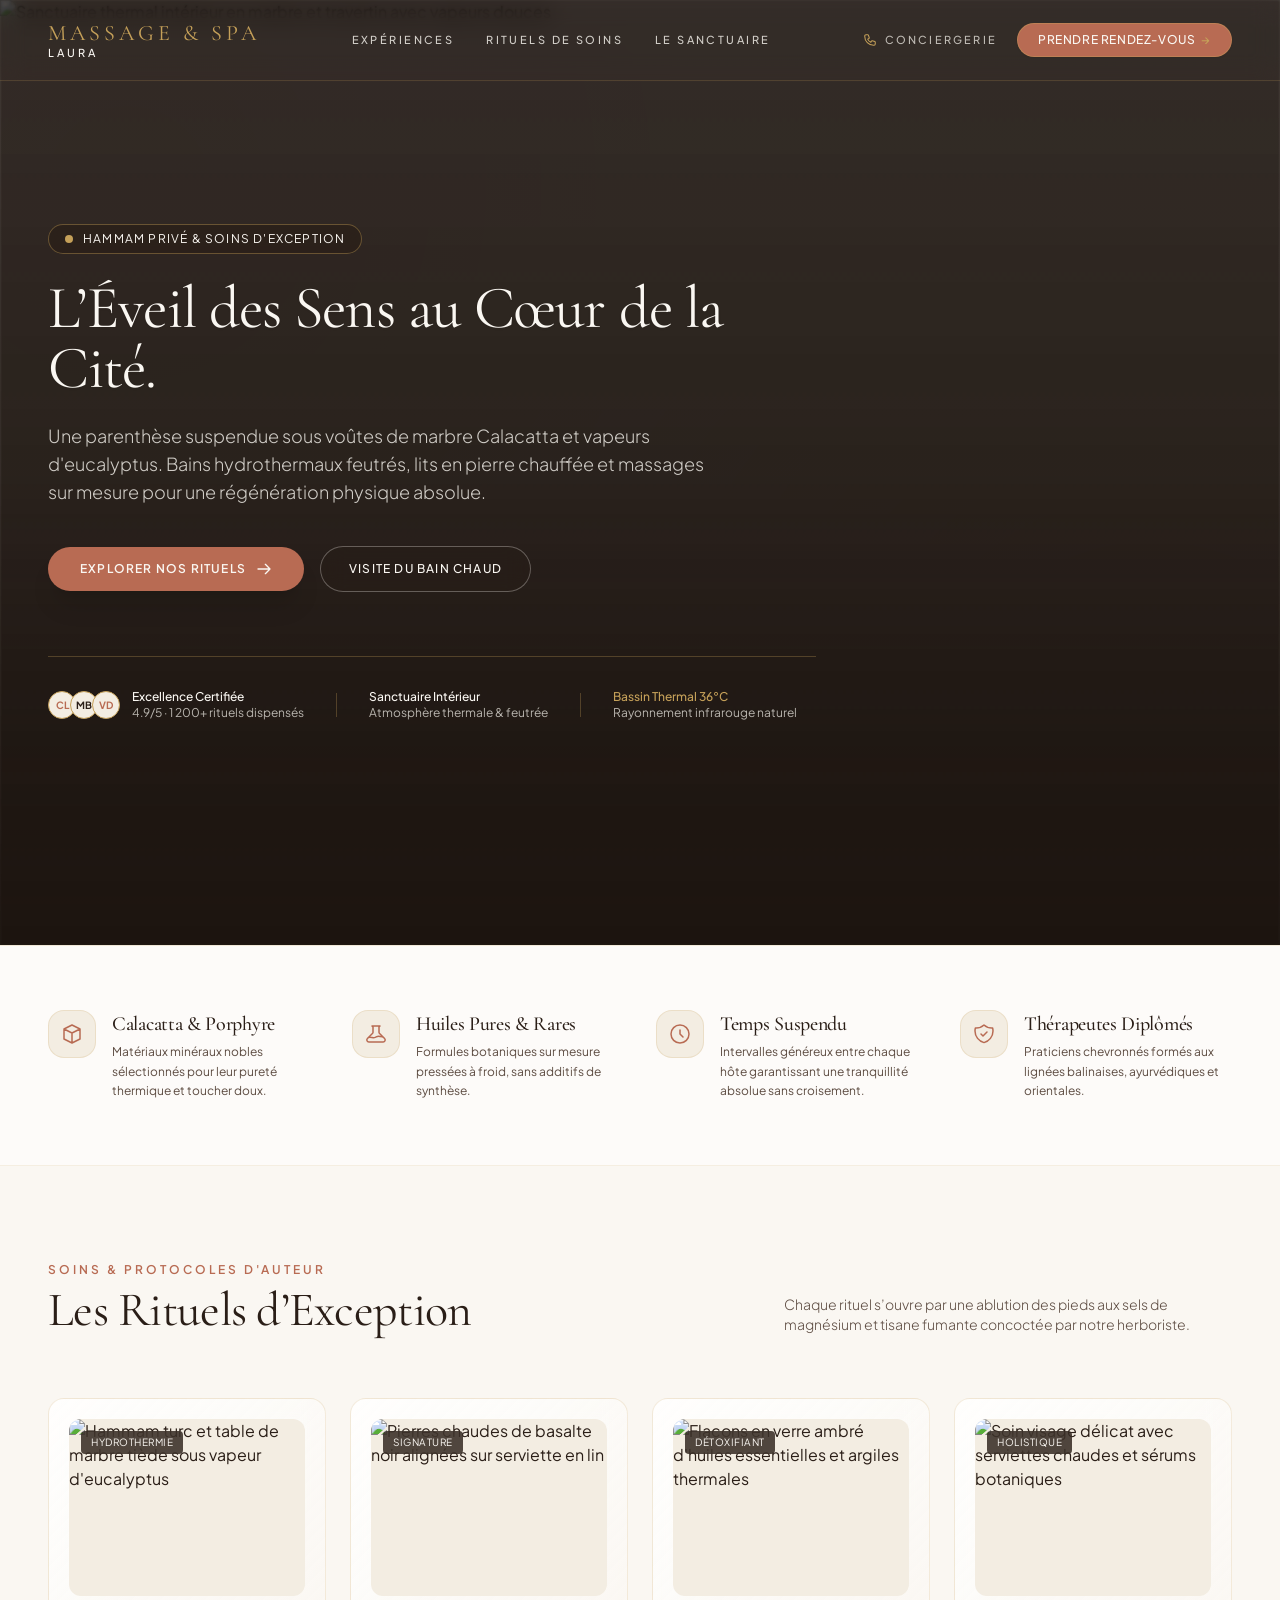
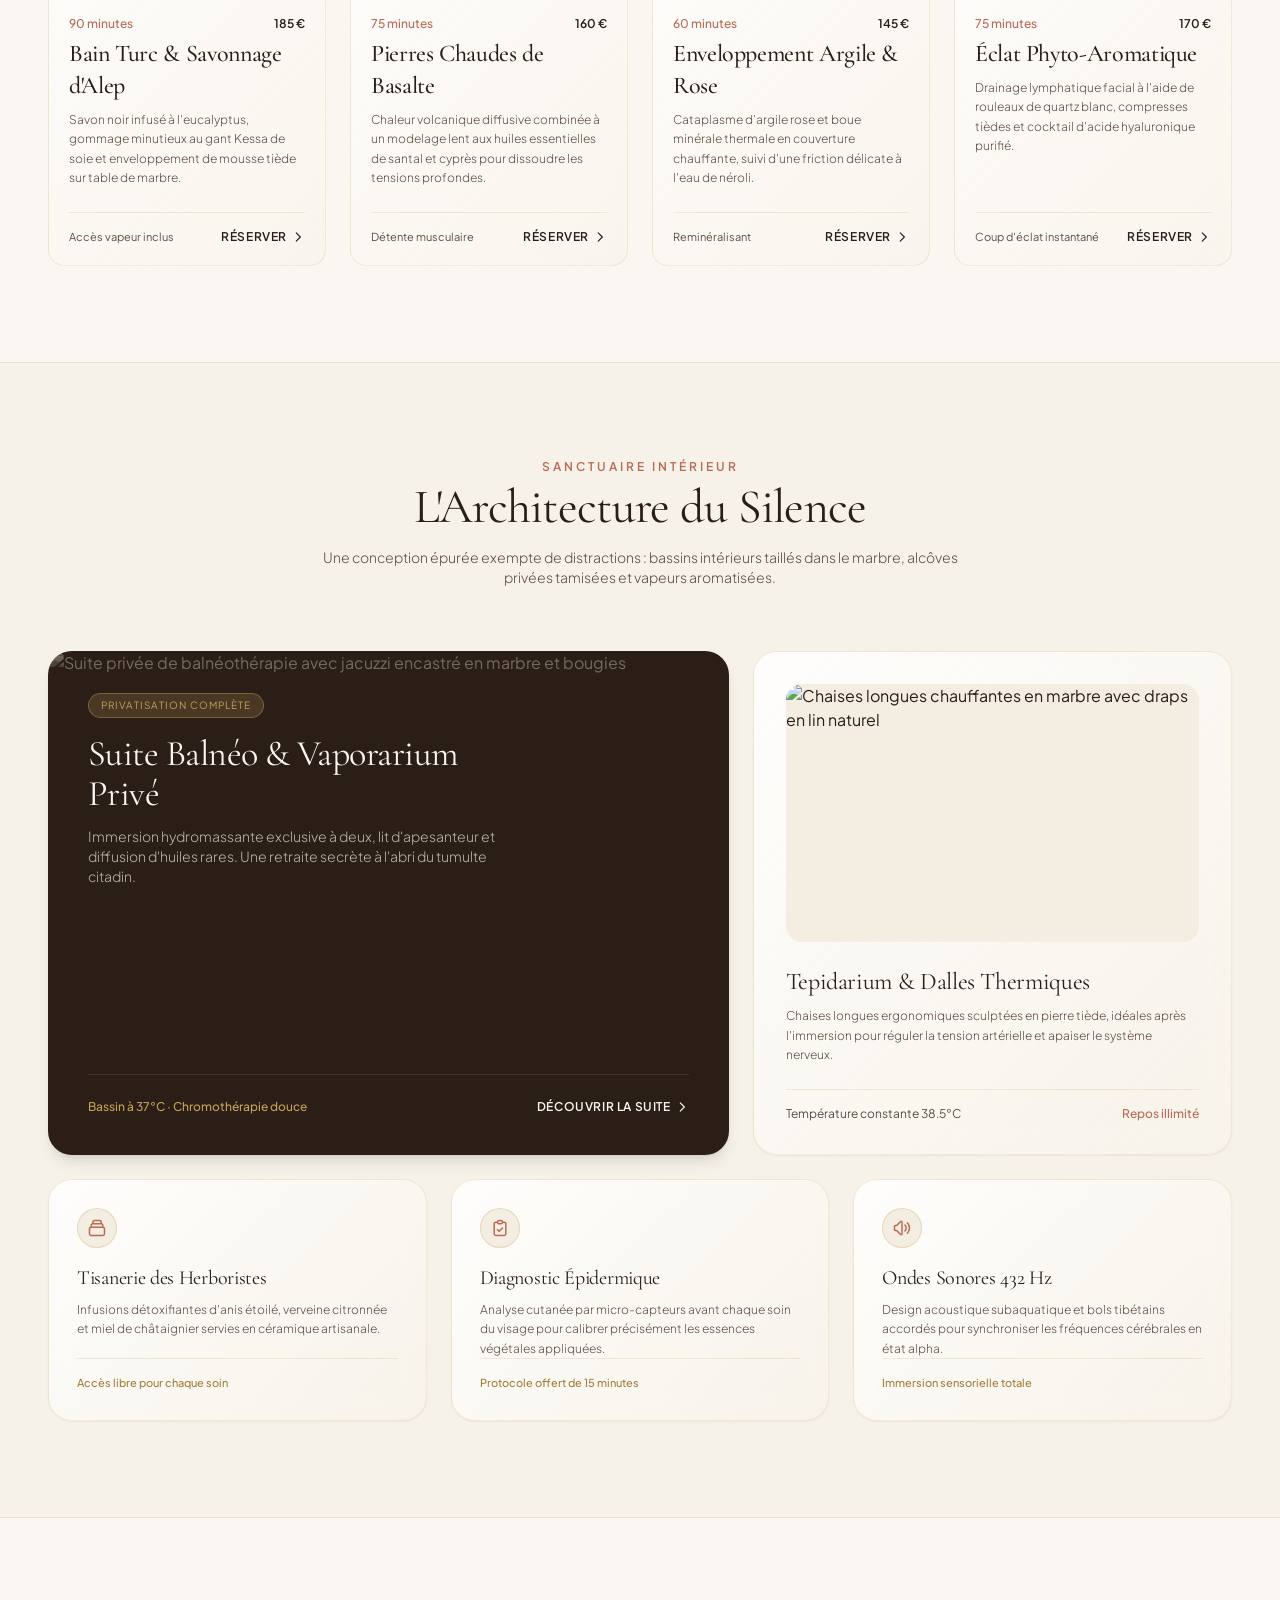
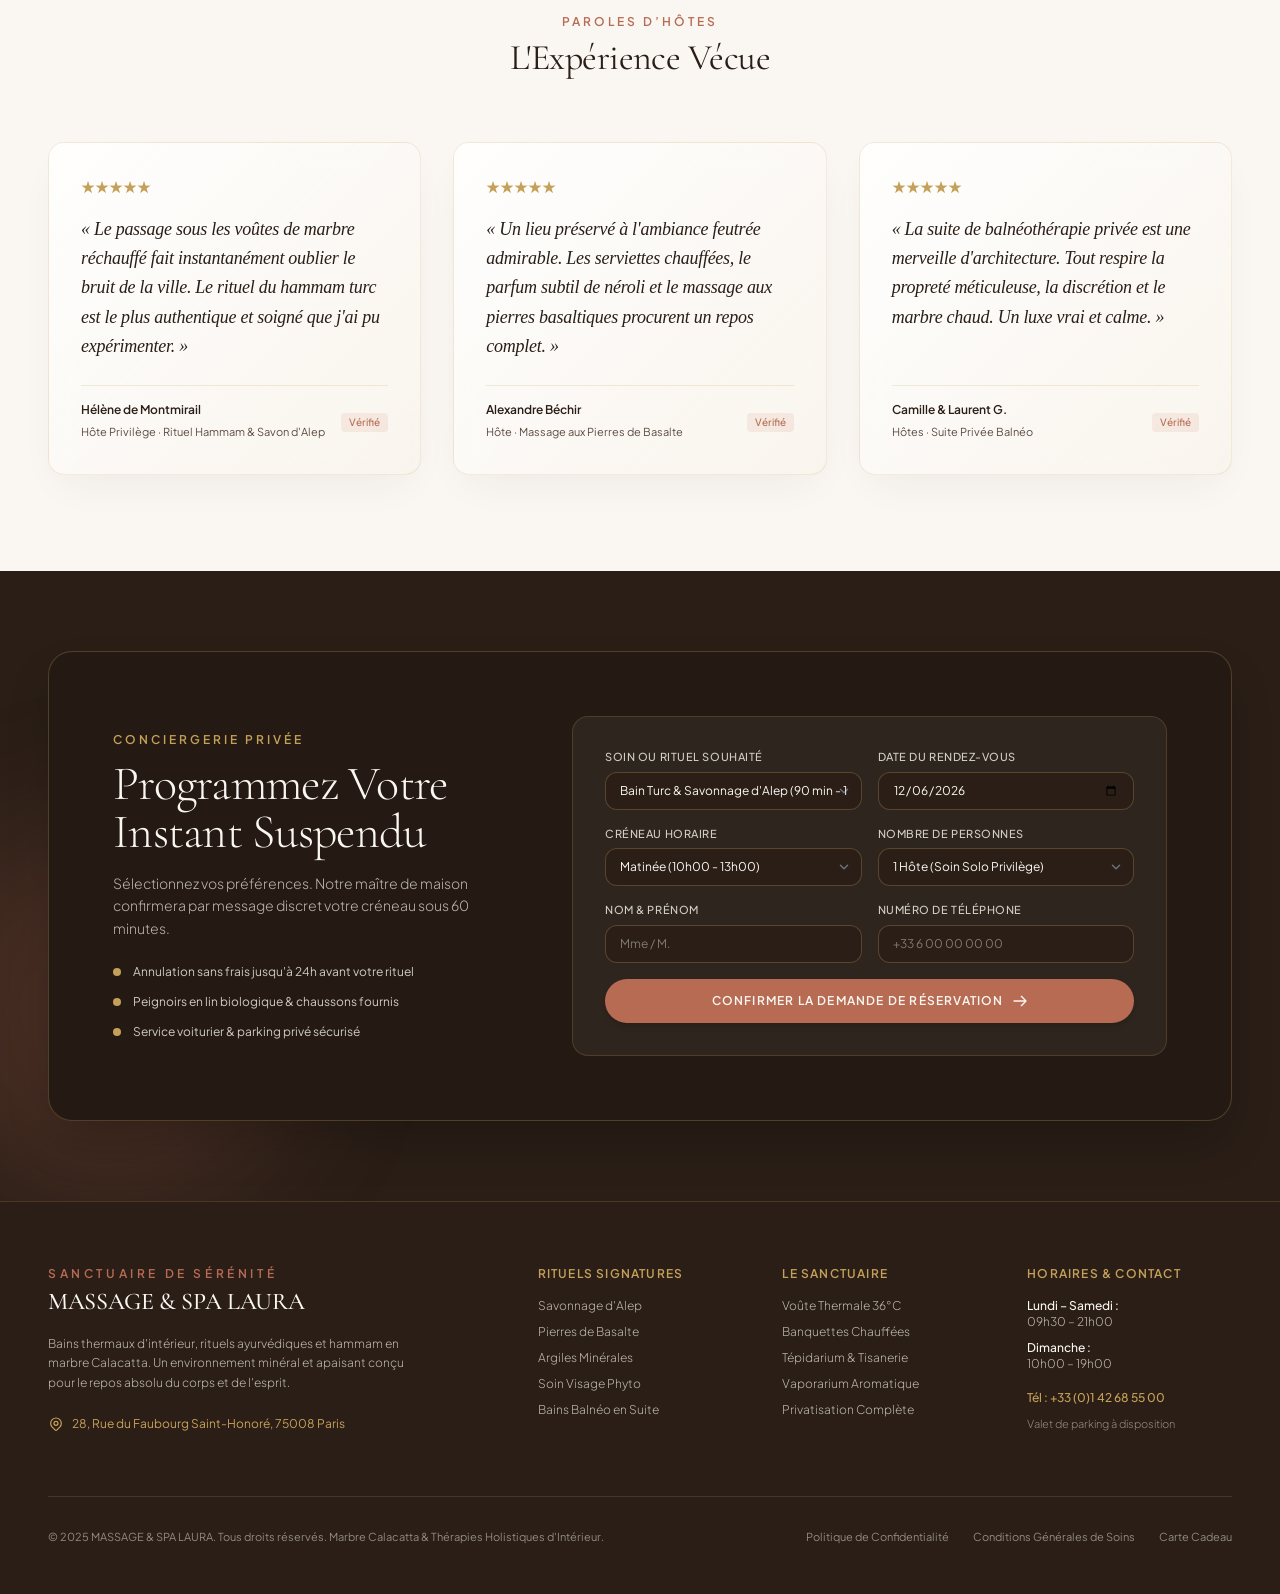
==== commit 3f4cbfcd: "Fix broken logo: replace expired Google CDN img with inline text wordmark Co-authored-by: OpenBot <3" ====
--- a/index.html
+++ b/index.html
@@ -48,7 +48,7 @@
 
 <!-- END: Announcement Bar -->
 <!-- BEGIN: MainHeader -->
-<header class="top-0 z-50 backdrop-blur-md border-b border-bronze/20 transition-all duration-300 absolute w-full" data-purpose="site-navigation"><div class="max-w-7xl mx-auto px-6 lg:px-12 h-20 flex items-center justify-between"><a aria-label="Accueil Massage &amp; Spa Laura" class="flex flex-col items-start group" href="#"><img src="https://lh3.googleusercontent.com/aida/[base64]" alt="MASSAGE &amp; SPA LAURA" class="h-10 w-auto object-contain"></a><nav aria-label="Navigation Principale" class="hidden lg:flex items-center gap-8 text-[11px] uppercase tracking-[0.22em] text-alabaster/80 font-medium"><a class="hover:text-bronze transition-colors py-1 relative after:content-[''] after:absolute after:bottom-0 after:left-0 after:w-0 after:h-px after:bg-bronze hover:after:w-full after:transition-all" href="#experiences">Expériences</a><a class="hover:text-bronze transition-colors py-1 relative after:content-[''] after:absolute after:bottom-0 after:left-0 after:w-0 after:h-px after:bg-bronze hover:after:w-full after:transition-all" href="#rituels">Rituels de Soins</a><a class="hover:text-bronze transition-colors py-1 relative after:content-[''] after:absolute after:bottom-0 after:left-0 after:w-0 after:h-px after:bg-bronze hover:after:w-full after:transition-all" href="#espaces">Le Sanctuaire</a></nav><div class="flex items-center gap-5"><a class="hidden xl:flex items-center gap-2 text-[11px] uppercase tracking-[0.2em] text-alabaster/70 hover:text-bronze transition-colors font-medium" href="tel:24137008"><svg class="w-3.5 h-3.5 text-bronze" fill="none" stroke="currentColor" viewBox="0 0 24 24"><path d="M3 5a2 2 0 012-2h3.28a1 1 0 01.948.684l1.498 4.493a1 1 0 01-.502 1.21l-2.257 1.13a11.042 11.042 0 005.516 5.516l1.13-2.257a1 1 0 011.21-.502l4.493 1.498a1 1 0 01.684.949V19a2 2 0 01-2 2h-1C9.716 21 3 14.284 3 6V5z" stroke-linecap="round" stroke-linejoin="round" stroke-width="1.8"></path></svg>Conciergerie</a><a class="px-5 py-2 rounded-full bg-clay-warm text-alabaster text-xs tracking-wider uppercase font-medium hover:bg-clay-hover border border-bronze/40 hover:border-bronze transition-all duration-300 shadow-sm hover:shadow-md transform hover:-translate-y-0.5 flex items-center gap-1.5" href="#reservation"><span>Prendre Rendez-vous</span><span class="text-bronze text-xs">→</span></a></div></div></header>
+<header class="top-0 z-50 backdrop-blur-md border-b border-bronze/20 transition-all duration-300 absolute w-full" data-purpose="site-navigation"><div class="max-w-7xl mx-auto px-6 lg:px-12 h-20 flex items-center justify-between"><a aria-label="Accueil Massage &amp; Spa Laura" class="flex flex-col items-start group" href="#"><span style="display:flex;flex-direction:column;line-height:1;"><span style="font-family:'Cormorant Garamond',Georgia,serif;font-size:22px;font-weight:400;letter-spacing:0.18em;color:#C5A059;text-transform:uppercase;">Massage &amp; Spa</span><span style="font-family:'Plus Jakarta Sans',sans-serif;font-size:11px;font-weight:500;letter-spacing:0.28em;color:#FAF7F2;text-transform:uppercase;margin-top:3px;">Laura</span></span></a><nav aria-label="Navigation Principale" class="hidden lg:flex items-center gap-8 text-[11px] uppercase tracking-[0.22em] text-alabaster/80 font-medium"><a class="hover:text-bronze transition-colors py-1 relative after:content-[''] after:absolute after:bottom-0 after:left-0 after:w-0 after:h-px after:bg-bronze hover:after:w-full after:transition-all" href="#experiences">Expériences</a><a class="hover:text-bronze transition-colors py-1 relative after:content-[''] after:absolute after:bottom-0 after:left-0 after:w-0 after:h-px after:bg-bronze hover:after:w-full after:transition-all" href="#rituels">Rituels de Soins</a><a class="hover:text-bronze transition-colors py-1 relative after:content-[''] after:absolute after:bottom-0 after:left-0 after:w-0 after:h-px after:bg-bronze hover:after:w-full after:transition-all" href="#espaces">Le Sanctuaire</a></nav><div class="flex items-center gap-5"><a class="hidden xl:flex items-center gap-2 text-[11px] uppercase tracking-[0.2em] text-alabaster/70 hover:text-bronze transition-colors font-medium" href="tel:24137008"><svg class="w-3.5 h-3.5 text-bronze" fill="none" stroke="currentColor" viewBox="0 0 24 24"><path d="M3 5a2 2 0 012-2h3.28a1 1 0 01.948.684l1.498 4.493a1 1 0 01-.502 1.21l-2.257 1.13a11.042 11.042 0 005.516 5.516l1.13-2.257a1 1 0 011.21-.502l4.493 1.498a1 1 0 01.684.949V19a2 2 0 01-2 2h-1C9.716 21 3 14.284 3 6V5z" stroke-linecap="round" stroke-linejoin="round" stroke-width="1.8"></path></svg>Conciergerie</a><a class="px-5 py-2 rounded-full bg-clay-warm text-alabaster text-xs tracking-wider uppercase font-medium hover:bg-clay-hover border border-bronze/40 hover:border-bronze transition-all duration-300 shadow-sm hover:shadow-md transform hover:-translate-y-0.5 flex items-center gap-1.5" href="#reservation"><span>Prendre Rendez-vous</span><span class="text-bronze text-xs">→</span></a></div></div></header>
 <!-- END: MainHeader -->
 <main>
 <!-- BEGIN: HeroSection -->
--- a/styles.css
+++ b/styles.css
@@ -1 +1 @@
-*,:after,:before{--tw-border-spacing-x:0;--tw-border-spacing-y:0;--tw-translate-x:0;--tw-translate-y:0;--tw-rotate:0;--tw-skew-x:0;--tw-skew-y:0;--tw-scale-x:1;--tw-scale-y:1;--tw-pan-x: ;--tw-pan-y: ;--tw-pinch-zoom: ;--tw-scroll-snap-strictness:proximity;--tw-gradient-from-position: ;--tw-gradient-via-position: ;--tw-gradient-to-position: ;--tw-ordinal: ;--tw-slashed-zero: ;--tw-numeric-figure: ;--tw-numeric-spacing: ;--tw-numeric-fraction: ;--tw-ring-inset: ;--tw-ring-offset-width:0px;--tw-ring-offset-color:#fff;--tw-ring-color:rgba(59,130,246,.5);--tw-ring-offset-shadow:0 0 #0000;--tw-ring-shadow:0 0 #0000;--tw-shadow:0 0 #0000;--tw-shadow-colored:0 0 #0000;--tw-blur: ;--tw-brightness: ;--tw-contrast: ;--tw-grayscale: ;--tw-hue-rotate: ;--tw-invert: ;--tw-saturate: ;--tw-sepia: ;--tw-drop-shadow: ;--tw-backdrop-blur: ;--tw-backdrop-brightness: ;--tw-backdrop-contrast: ;--tw-backdrop-grayscale: ;--tw-backdrop-hue-rotate: ;--tw-backdrop-invert: ;--tw-backdrop-opacity: ;--tw-backdrop-saturate: ;--tw-backdrop-sepia: ;--tw-contain-size: ;--tw-contain-layout: ;--tw-contain-paint: ;--tw-contain-style: }::backdrop{--tw-border-spacing-x:0;--tw-border-spacing-y:0;--tw-translate-x:0;--tw-translate-y:0;--tw-rotate:0;--tw-skew-x:0;--tw-skew-y:0;--tw-scale-x:1;--tw-scale-y:1;--tw-pan-x: ;--tw-pan-y: ;--tw-pinch-zoom: ;--tw-scroll-snap-strictness:proximity;--tw-gradient-from-position: ;--tw-gradient-via-position: ;--tw-gradient-to-position: ;--tw-ordinal: ;--tw-slashed-zero: ;--tw-numeric-figure: ;--tw-numeric-spacing: ;--tw-numeric-fraction: ;--tw-ring-inset: ;--tw-ring-offset-width:0px;--tw-ring-offset-color:#fff;--tw-ring-color:rgba(59,130,246,.5);--tw-ring-offset-shadow:0 0 #0000;--tw-ring-shadow:0 0 #0000;--tw-shadow:0 0 #0000;--tw-shadow-colored:0 0 #0000;--tw-blur: ;--tw-brightness: ;--tw-contrast: ;--tw-grayscale: ;--tw-hue-rotate: ;--tw-invert: ;--tw-saturate: ;--tw-sepia: ;--tw-drop-shadow: ;--tw-backdrop-blur: ;--tw-backdrop-brightness: ;--tw-backdrop-contrast: ;--tw-backdrop-grayscale: ;--tw-backdrop-hue-rotate: ;--tw-backdrop-invert: ;--tw-backdrop-opacity: ;--tw-backdrop-saturate: ;--tw-backdrop-sepia: ;--tw-contain-size: ;--tw-contain-layout: ;--tw-contain-paint: ;--tw-contain-style: }/*! tailwindcss v3.4.19 | MIT License | https://tailwindcss.com*/*,:after,:before{box-sizing:border-box;border:0 solid #e5e7eb}:after,:before{--tw-content:""}:host,html{line-height:1.5;-webkit-text-size-adjust:100%;-moz-tab-size:4;-o-tab-size:4;tab-size:4;font-family:Plus Jakarta Sans,system-ui,sans-serif;font-feature-settings:normal;font-variation-settings:normal;-webkit-tap-highlight-color:transparent}body{margin:0;line-height:inherit}hr{height:0;color:inherit;border-top-width:1px}abbr:where([title]){-webkit-text-decoration:underline dotted;text-decoration:underline dotted}h1,h2,h3,h4,h5,h6{font-size:inherit;font-weight:inherit}a{color:inherit;text-decoration:inherit}b,strong{font-weight:bolder}code,kbd,pre,samp{font-family:ui-monospace,SFMono-Regular,Menlo,Monaco,Consolas,Liberation Mono,Courier New,monospace;font-feature-settings:normal;font-variation-settings:normal;font-size:1em}small{font-size:80%}sub,sup{font-size:75%;line-height:0;position:relative;vertical-align:baseline}sub{bottom:-.25em}sup{top:-.5em}table{text-indent:0;border-color:inherit;border-collapse:collapse}button,input,optgroup,select,textarea{font-family:inherit;font-feature-settings:inherit;font-variation-settings:inherit;font-size:100%;font-weight:inherit;line-height:inherit;letter-spacing:inherit;color:inherit;margin:0;padding:0}button,select{text-transform:none}button,input:where([type=button]),input:where([type=reset]),input:where([type=submit]){-webkit-appearance:button;background-color:transparent;background-image:none}:-moz-focusring{outline:auto}:-moz-ui-invalid{box-shadow:none}progress{vertical-align:baseline}::-webkit-inner-spin-button,::-webkit-outer-spin-button{height:auto}[type=search]{-webkit-appearance:textfield;outline-offset:-2px}::-webkit-search-decoration{-webkit-appearance:none}::-webkit-file-upload-button{-webkit-appearance:button;font:inherit}summary{display:list-item}blockquote,dd,dl,figure,h1,h2,h3,h4,h5,h6,hr,p,pre{margin:0}fieldset{margin:0}fieldset,legend{padding:0}menu,ol,ul{list-style:none;margin:0;padding:0}dialog{padding:0}textarea{resize:vertical}input::-moz-placeholder,textarea::-moz-placeholder{opacity:1;color:#9ca3af}input::placeholder,textarea::placeholder{opacity:1;color:#9ca3af}[role=button],button{cursor:pointer}:disabled{cursor:default}audio,canvas,embed,iframe,img,object,svg,video{display:block;vertical-align:middle}img,video{max-width:100%;height:auto}[hidden]:where(:not([hidden=until-found])){display:none}input:where(:not([type])),input:where([type=date]),input:where([type=datetime-local]),input:where([type=email]),input:where([type=month]),input:where([type=number]),input:where([type=password]),input:where([type=search]),input:where([type=tel]),input:where([type=text]),input:where([type=time]),input:where([type=url]),input:where([type=week]),select,select:where([multiple]),textarea{-webkit-appearance:none;-moz-appearance:none;appearance:none;background-color:#fff;border-color:#6b7280;border-width:1px;border-radius:0;padding:.5rem .75rem;font-size:1rem;line-height:1.5rem;--tw-shadow:0 0 #0000}input:where(:not([type])):focus,input:where([type=date]):focus,input:where([type=datetime-local]):focus,input:where([type=email]):focus,input:where([type=month]):focus,input:where([type=number]):focus,input:where([type=password]):focus,input:where([type=search]):focus,input:where([type=tel]):focus,input:where([type=text]):focus,input:where([type=time]):focus,input:where([type=url]):focus,input:where([type=week]):focus,select:focus,select:where([multiple]):focus,textarea:focus{outline:2px solid transparent;outline-offset:2px;--tw-ring-inset:var(--tw-empty,/*!*/ /*!*/);--tw-ring-offset-width:0px;--tw-ring-offset-color:#fff;--tw-ring-color:#2563eb;--tw-ring-offset-shadow:var(--tw-ring-inset) 0 0 0 var(--tw-ring-offset-width) var(--tw-ring-offset-color);--tw-ring-shadow:var(--tw-ring-inset) 0 0 0 calc(1px + var(--tw-ring-offset-width)) var(--tw-ring-color);box-shadow:var(--tw-ring-offset-shadow),var(--tw-ring-shadow),var(--tw-shadow);border-color:#2563eb}input::-moz-placeholder,textarea::-moz-placeholder{color:#6b7280;opacity:1}input::placeholder,textarea::placeholder{color:#6b7280;opacity:1}::-webkit-datetime-edit-fields-wrapper{padding:0}::-webkit-date-and-time-value{min-height:1.5em;text-align:inherit}::-webkit-datetime-edit{display:inline-flex}::-webkit-datetime-edit,::-webkit-datetime-edit-day-field,::-webkit-datetime-edit-hour-field,::-webkit-datetime-edit-meridiem-field,::-webkit-datetime-edit-millisecond-field,::-webkit-datetime-edit-minute-field,::-webkit-datetime-edit-month-field,::-webkit-datetime-edit-second-field,::-webkit-datetime-edit-year-field{padding-top:0;padding-bottom:0}select{background-image:url("data:image/svg+xml;charset=utf-8,%3Csvg xmlns='http://www.w3.org/2000/svg' fill='none' viewBox='0 0 20 20'%3E%3Cpath stroke='%236b7280' stroke-linecap='round' stroke-linejoin='round' stroke-width='1.5' d='m6 8 4 4 4-4'/%3E%3C/svg%3E");background-position:right .5rem center;background-repeat:no-repeat;background-size:1.5em 1.5em;padding-right:2.5rem;-webkit-print-color-adjust:exact;print-color-adjust:exact}select:where([multiple]),select:where([size]:not([size="1"])){background-image:none;background-position:0 0;background-repeat:unset;background-size:initial;padding-right:.75rem;-webkit-print-color-adjust:unset;print-color-adjust:unset}input:where([type=checkbox]),input:where([type=radio]){-webkit-appearance:none;-moz-appearance:none;appearance:none;padding:0;-webkit-print-color-adjust:exact;print-color-adjust:exact;display:inline-block;vertical-align:middle;background-origin:border-box;-webkit-user-select:none;-moz-user-select:none;user-select:none;flex-shrink:0;height:1rem;width:1rem;color:#2563eb;background-color:#fff;border-color:#6b7280;border-width:1px;--tw-shadow:0 0 #0000}input:where([type=checkbox]){border-radius:0}input:where([type=radio]){border-radius:100%}input:where([type=checkbox]):focus,input:where([type=radio]):focus{outline:2px solid transparent;outline-offset:2px;--tw-ring-inset:var(--tw-empty,/*!*/ /*!*/);--tw-ring-offset-width:2px;--tw-ring-offset-color:#fff;--tw-ring-color:#2563eb;--tw-ring-offset-shadow:var(--tw-ring-inset) 0 0 0 var(--tw-ring-offset-width) var(--tw-ring-offset-color);--tw-ring-shadow:var(--tw-ring-inset) 0 0 0 calc(2px + var(--tw-ring-offset-width)) var(--tw-ring-color);box-shadow:var(--tw-ring-offset-shadow),var(--tw-ring-shadow),var(--tw-shadow)}input:where([type=checkbox]):checked,input:where([type=radio]):checked{border-color:transparent;background-color:currentColor;background-size:100% 100%;background-position:50%;background-repeat:no-repeat}input:where([type=checkbox]):checked{background-image:url("data:image/svg+xml;charset=utf-8,%3Csvg xmlns='http://www.w3.org/2000/svg' fill='%23fff' viewBox='0 0 16 16'%3E%3Cpath d='M12.207 4.793a1 1 0 0 1 0 1.414l-5 5a1 1 0 0 1-1.414 0l-2-2a1 1 0 0 1 1.414-1.414L6.5 9.086l4.293-4.293a1 1 0 0 1 1.414 0'/%3E%3C/svg%3E")}@media (forced-colors:active) {input:where([type=checkbox]):checked{-webkit-appearance:auto;-moz-appearance:auto;appearance:auto}}input:where([type=radio]):checked{background-image:url("data:image/svg+xml;charset=utf-8,%3Csvg xmlns='http://www.w3.org/2000/svg' fill='%23fff' viewBox='0 0 16 16'%3E%3Ccircle cx='8' cy='8' r='3'/%3E%3C/svg%3E")}@media (forced-colors:active) {input:where([type=radio]):checked{-webkit-appearance:auto;-moz-appearance:auto;appearance:auto}}input:where([type=checkbox]):checked:focus,input:where([type=checkbox]):checked:hover,input:where([type=radio]):checked:focus,input:where([type=radio]):checked:hover{border-color:transparent;background-color:currentColor}input:where([type=checkbox]):indeterminate{background-image:url("data:image/svg+xml;charset=utf-8,%3Csvg xmlns='http://www.w3.org/2000/svg' fill='none' viewBox='0 0 16 16'%3E%3Cpath stroke='%23fff' stroke-linecap='round' stroke-linejoin='round' stroke-width='2' d='M4 8h8'/%3E%3C/svg%3E");border-color:transparent;background-color:currentColor;background-size:100% 100%;background-position:50%;background-repeat:no-repeat}@media (forced-colors:active) {input:where([type=checkbox]):indeterminate{-webkit-appearance:auto;-moz-appearance:auto;appearance:auto}}input:where([type=checkbox]):indeterminate:focus,input:where([type=checkbox]):indeterminate:hover{border-color:transparent;background-color:currentColor}input:where([type=file]){background:unset;border-color:inherit;border-width:0;border-radius:0;padding:0;font-size:unset;line-height:inherit}input:where([type=file]):focus{outline:1px solid ButtonText;outline:1px auto -webkit-focus-ring-color}.container{width:100%}@media (min-width:640px){.container{max-width:640px}}@media (min-width:768px){.container{max-width:768px}}@media (min-width:1024px){.container{max-width:1024px}}@media (min-width:1280px){.container{max-width:1280px}}@media (min-width:1536px){.container{max-width:1536px}}.pointer-events-none{pointer-events:none}.absolute{position:absolute}.relative{position:relative}.inset-0{inset:0}.-left-20{left:-5rem}.bottom-0{bottom:0}.left-3{left:.75rem}.top-0{top:0}.top-3{top:.75rem}.z-0{z-index:0}.z-10{z-index:10}.z-50{z-index:50}.mx-auto{margin-left:auto;margin-right:auto}.mb-1{margin-bottom:.25rem}.mb-1\.5{margin-bottom:.375rem}.mb-10{margin-bottom:2.5rem}.mb-16{margin-bottom:4rem}.mb-2{margin-bottom:.5rem}.mb-3{margin-bottom:.75rem}.mb-4{margin-bottom:1rem}.mb-5{margin-bottom:1.25rem}.mb-6{margin-bottom:1.5rem}.ml-2\.5{margin-left:.625rem}.mt-4{margin-top:1rem}.mt-6{margin-top:1.5rem}.block{display:block}.inline-block{display:inline-block}.flex{display:flex}.inline-flex{display:inline-flex}.table{display:table}.grid{display:grid}.hidden{display:none}.aspect-\[16\/10\]{aspect-ratio:16/10}.aspect-\[4\/3\]{aspect-ratio:4/3}.h-10{height:2.5rem}.h-12{height:3rem}.h-2{height:.5rem}.h-20{height:5rem}.h-3\.5{height:.875rem}.h-4{height:1rem}.h-5{height:1.25rem}.h-6{height:1.5rem}.h-7{height:1.75rem}.h-96{height:24rem}.h-full{height:100%}.min-h-\[420px\]{min-height:420px}.w-10{width:2.5rem}.w-12{width:3rem}.w-2{width:.5rem}.w-3\.5{width:.875rem}.w-4{width:1rem}.w-5{width:1.25rem}.w-6{width:1.5rem}.w-7{width:1.75rem}.w-96{width:24rem}.w-auto{width:auto}.w-full{width:100%}.w-px{width:1px}.max-w-2xl{max-width:42rem}.max-w-3xl{max-width:48rem}.max-w-7xl{max-width:80rem}.max-w-md{max-width:28rem}.max-w-sm{max-width:24rem}.max-w-xl{max-width:36rem}.flex-shrink-0{flex-shrink:0}.transform{transform:translate(var(--tw-translate-x),var(--tw-translate-y)) rotate(var(--tw-rotate)) skewX(var(--tw-skew-x)) skewY(var(--tw-skew-y)) scaleX(var(--tw-scale-x)) scaleY(var(--tw-scale-y))}@keyframes pulse{50%{opacity:.5}}.animate-pulse{animation:pulse 2s cubic-bezier(.4,0,.6,1) infinite}.grid-cols-1{grid-template-columns:repeat(1,minmax(0,1fr))}.flex-col{flex-direction:column}.flex-wrap{flex-wrap:wrap}.items-start{align-items:flex-start}.items-center{align-items:center}.items-stretch{align-items:stretch}.justify-center{justify-content:center}.justify-between{justify-content:space-between}.gap-1{gap:.25rem}.gap-1\.5{gap:.375rem}.gap-10{gap:2.5rem}.gap-12{gap:3rem}.gap-2{gap:.5rem}.gap-2\.5{gap:.625rem}.gap-3{gap:.75rem}.gap-4{gap:1rem}.gap-5{gap:1.25rem}.gap-6{gap:1.5rem}.gap-8{gap:2rem}.-space-x-1\.5>:not([hidden])~:not([hidden]){--tw-space-x-reverse:0;margin-right:calc(-.375rem*var(--tw-space-x-reverse));margin-left:calc(-.375rem*(1 - var(--tw-space-x-reverse)))}.space-y-2\.5>:not([hidden])~:not([hidden]){--tw-space-y-reverse:0;margin-top:calc(.625rem*(1 - var(--tw-space-y-reverse)));margin-bottom:calc(.625rem*var(--tw-space-y-reverse))}.space-y-3\.5>:not([hidden])~:not([hidden]){--tw-space-y-reverse:0;margin-top:calc(.875rem*(1 - var(--tw-space-y-reverse)));margin-bottom:calc(.875rem*var(--tw-space-y-reverse))}.space-y-4>:not([hidden])~:not([hidden]){--tw-space-y-reverse:0;margin-top:calc(1rem*(1 - var(--tw-space-y-reverse)));margin-bottom:calc(1rem*var(--tw-space-y-reverse))}.overflow-hidden{overflow:hidden}.overflow-x-hidden{overflow-x:hidden}.scroll-smooth{scroll-behavior:smooth}.rounded{border-radius:.25rem}.rounded-2xl{border-radius:1rem}.rounded-3xl{border-radius:1.5rem}.rounded-full{border-radius:9999px}.rounded-xl{border-radius:.75rem}.border{border-width:1px}.border-y{border-top-width:1px}.border-b,.border-y{border-bottom-width:1px}.border-t{border-top-width:1px}.border-alabaster\/30{border-color:hsla(38,44%,96%,.3)}.border-bronze{--tw-border-opacity:1;border-color:rgb(197 160 89/var(--tw-border-opacity,1))}.border-bronze\/15{border-color:rgba(197,160,89,.15)}.border-bronze\/20{border-color:rgba(197,160,89,.2)}.border-bronze\/30{border-color:rgba(197,160,89,.3)}.border-bronze\/40{border-color:rgba(197,160,89,.4)}.border-white\/10{border-color:hsla(0,0%,100%,.1)}.bg-alabaster{--tw-bg-opacity:1;background-color:rgb(250 247 242/var(--tw-bg-opacity,1))}.bg-black\/30{background-color:rgba(0,0,0,.3)}.bg-bronze{--tw-bg-opacity:1;background-color:rgb(197 160 89/var(--tw-bg-opacity,1))}.bg-bronze\/20{background-color:rgba(197,160,89,.2)}.bg-bronze\/30{background-color:rgba(197,160,89,.3)}.bg-clay-warm{--tw-bg-opacity:1;background-color:rgb(184 107 83/var(--tw-bg-opacity,1))}.bg-clay-warm\/10{background-color:rgba(184,107,83,.1)}.bg-clay-warm\/20{background-color:rgba(184,107,83,.2)}.bg-espresso{--tw-bg-opacity:1;background-color:rgb(42 30 23/var(--tw-bg-opacity,1))}.bg-espresso\/40{background-color:rgba(42,30,23,.4)}.bg-espresso\/60{background-color:rgba(42,30,23,.6)}.bg-espresso\/80{background-color:rgba(42,30,23,.8)}.bg-travertine{--tw-bg-opacity:1;background-color:rgb(243 237 226/var(--tw-bg-opacity,1))}.bg-travertine\/50{background-color:hsla(39,41%,92%,.5)}.bg-white\/5{background-color:hsla(0,0%,100%,.05)}.bg-white\/60{background-color:hsla(0,0%,100%,.6)}.bg-gradient-to-t{background-image:linear-gradient(to top,var(--tw-gradient-stops))}.from-espresso\/95{--tw-gradient-from:rgba(42,30,23,.95) var(--tw-gradient-from-position);--tw-gradient-to:rgba(42,30,23,0) var(--tw-gradient-to-position);--tw-gradient-stops:var(--tw-gradient-from),var(--tw-gradient-to)}.via-espresso\/70{--tw-gradient-to:rgba(42,30,23,0) var(--tw-gradient-to-position);--tw-gradient-stops:var(--tw-gradient-from),rgba(42,30,23,.7) var(--tw-gradient-via-position),var(--tw-gradient-to)}.to-espresso\/60{--tw-gradient-to:rgba(42,30,23,.6) var(--tw-gradient-to-position)}.object-contain{-o-object-fit:contain;object-fit:contain}.object-cover{-o-object-fit:cover;object-fit:cover}.p-5{padding:1.25rem}.p-6{padding:1.5rem}.p-7{padding:1.75rem}.p-8{padding:2rem}.px-2{padding-left:.5rem;padding-right:.5rem}.px-2\.5{padding-left:.625rem;padding-right:.625rem}.px-3{padding-left:.75rem;padding-right:.75rem}.px-3\.5{padding-left:.875rem;padding-right:.875rem}.px-4{padding-left:1rem;padding-right:1rem}.px-5{padding-left:1.25rem;padding-right:1.25rem}.px-6{padding-left:1.5rem;padding-right:1.5rem}.px-7{padding-left:1.75rem;padding-right:1.75rem}.px-8{padding-left:2rem;padding-right:2rem}.py-0\.5{padding-top:.125rem;padding-bottom:.125rem}.py-1{padding-top:.25rem;padding-bottom:.25rem}.py-1\.5{padding-top:.375rem;padding-bottom:.375rem}.py-16{padding-top:4rem;padding-bottom:4rem}.py-2{padding-top:.5rem;padding-bottom:.5rem}.py-2\.5{padding-top:.625rem;padding-bottom:.625rem}.py-20{padding-top:5rem;padding-bottom:5rem}.py-24{padding-top:6rem;padding-bottom:6rem}.py-3\.5{padding-top:.875rem;padding-bottom:.875rem}.pb-12{padding-bottom:3rem}.pb-20{padding-bottom:5rem}.pt-16{padding-top:4rem}.pt-2{padding-top:.5rem}.pt-20{padding-top:5rem}.pt-4{padding-top:1rem}.pt-6{padding-top:1.5rem}.pt-8{padding-top:2rem}.text-center{text-align:center}.text-2xl{font-size:1.5rem;line-height:2rem}.text-3xl{font-size:1.875rem;line-height:2.25rem}.text-4xl{font-size:2.25rem;line-height:2.5rem}.text-\[10px\]{font-size:10px}.text-\[11px\]{font-size:11px}.text-base{font-size:1rem;line-height:1.5rem}.text-lg{font-size:1.125rem;line-height:1.75rem}.text-sm{font-size:.875rem;line-height:1.25rem}.text-xl{font-size:1.25rem;line-height:1.75rem}.text-xs{font-size:.75rem;line-height:1rem}.font-bold{font-weight:700}.font-light{font-weight:300}.font-medium{font-weight:500}.font-normal{font-weight:400}.font-semibold{font-weight:600}.uppercase{text-transform:uppercase}.italic{font-style:italic}.not-italic{font-style:normal}.leading-\[1\.12\]{line-height:1.12}.leading-relaxed{line-height:1.625}.leading-tight{line-height:1.25}.tracking-\[0\.22em\]{letter-spacing:.22em}.tracking-\[0\.25em\]{letter-spacing:.25em}.tracking-\[0\.2em\]{letter-spacing:.2em}.tracking-\[0\.3em\]{letter-spacing:.3em}.tracking-tight{letter-spacing:-.025em}.tracking-wider{letter-spacing:.05em}.tracking-widest{letter-spacing:.1em}.text-alabaster{--tw-text-opacity:1;color:rgb(250 247 242/var(--tw-text-opacity,1))}.text-alabaster\/50{color:hsla(38,44%,96%,.5)}.text-alabaster\/70{color:hsla(38,44%,96%,.7)}.text-alabaster\/80{color:hsla(38,44%,96%,.8)}.text-bronze{--tw-text-opacity:1;color:rgb(197 160 89/var(--tw-text-opacity,1))}.text-bronze-dark{--tw-text-opacity:1;color:rgb(163 126 57/var(--tw-text-opacity,1))}.text-clay-warm{--tw-text-opacity:1;color:rgb(184 107 83/var(--tw-text-opacity,1))}.text-espresso{--tw-text-opacity:1;color:rgb(42 30 23/var(--tw-text-opacity,1))}.text-espresso-muted{--tw-text-opacity:1;color:rgb(93 76 66/var(--tw-text-opacity,1))}.antialiased{-webkit-font-smoothing:antialiased;-moz-osx-font-smoothing:grayscale}.placeholder-white\/40::-moz-placeholder{color:hsla(0,0%,100%,.4)}.placeholder-white\/40::placeholder{color:hsla(0,0%,100%,.4)}.opacity-35{opacity:.35}.mix-blend-multiply{mix-blend-mode:multiply}.mix-blend-luminosity{mix-blend-mode:luminosity}.shadow-2xl{--tw-shadow:0 25px 50px -12px rgba(0,0,0,.25);--tw-shadow-colored:0 25px 50px -12px var(--tw-shadow-color)}.shadow-2xl,.shadow-lg{box-shadow:var(--tw-ring-offset-shadow,0 0 #0000),var(--tw-ring-shadow,0 0 #0000),var(--tw-shadow)}.shadow-lg{--tw-shadow:0 10px 15px -3px rgba(0,0,0,.1),0 4px 6px -4px rgba(0,0,0,.1);--tw-shadow-colored:0 10px 15px -3px var(--tw-shadow-color),0 4px 6px -4px var(--tw-shadow-color)}.shadow-md{--tw-shadow:0 4px 6px -1px rgba(0,0,0,.1),0 2px 4px -2px rgba(0,0,0,.1);--tw-shadow-colored:0 4px 6px -1px var(--tw-shadow-color),0 2px 4px -2px var(--tw-shadow-color)}.shadow-md,.shadow-sm{box-shadow:var(--tw-ring-offset-shadow,0 0 #0000),var(--tw-ring-shadow,0 0 #0000),var(--tw-shadow)}.shadow-sm{--tw-shadow:0 1px 2px 0 rgba(0,0,0,.05);--tw-shadow-colored:0 1px 2px 0 var(--tw-shadow-color)}.shadow-xl{--tw-shadow:0 20px 25px -5px rgba(0,0,0,.1),0 8px 10px -6px rgba(0,0,0,.1);--tw-shadow-colored:0 20px 25px -5px var(--tw-shadow-color),0 8px 10px -6px var(--tw-shadow-color);box-shadow:var(--tw-ring-offset-shadow,0 0 #0000),var(--tw-ring-shadow,0 0 #0000),var(--tw-shadow)}.blur{--tw-blur:blur(8px)}.blur,.blur-3xl{filter:var(--tw-blur) var(--tw-brightness) var(--tw-contrast) var(--tw-grayscale) var(--tw-hue-rotate) var(--tw-invert) var(--tw-saturate) var(--tw-sepia) var(--tw-drop-shadow)}.blur-3xl{--tw-blur:blur(64px)}.drop-shadow-sm{--tw-drop-shadow:drop-shadow(0 1px 1px rgba(0,0,0,.05))}.drop-shadow-sm,.filter{filter:var(--tw-blur) var(--tw-brightness) var(--tw-contrast) var(--tw-grayscale) var(--tw-hue-rotate) var(--tw-invert) var(--tw-saturate) var(--tw-sepia) var(--tw-drop-shadow)}.backdrop-blur-\[1px\]{--tw-backdrop-blur:blur(1px)}.backdrop-blur-\[1px\],.backdrop-blur-md{backdrop-filter:var(--tw-backdrop-blur) var(--tw-backdrop-brightness) var(--tw-backdrop-contrast) var(--tw-backdrop-grayscale) var(--tw-backdrop-hue-rotate) var(--tw-backdrop-invert) var(--tw-backdrop-opacity) var(--tw-backdrop-saturate) var(--tw-backdrop-sepia)}.backdrop-blur-md{--tw-backdrop-blur:blur(12px)}.backdrop-filter{backdrop-filter:var(--tw-backdrop-blur) var(--tw-backdrop-brightness) var(--tw-backdrop-contrast) var(--tw-backdrop-grayscale) var(--tw-backdrop-hue-rotate) var(--tw-backdrop-invert) var(--tw-backdrop-opacity) var(--tw-backdrop-saturate) var(--tw-backdrop-sepia)}.transition-all{transition-property:all;transition-timing-function:cubic-bezier(.4,0,.2,1);transition-duration:.15s}.transition-colors{transition-property:color,background-color,border-color,text-decoration-color,fill,stroke;transition-timing-function:cubic-bezier(.4,0,.2,1);transition-duration:.15s}.transition-transform{transition-property:transform;transition-timing-function:cubic-bezier(.4,0,.2,1);transition-duration:.15s}.duration-200{transition-duration:.2s}.duration-300{transition-duration:.3s}.duration-500{transition-duration:.5s}.duration-700{transition-duration:.7s}.selection\:bg-clay-warm ::-moz-selection{--tw-bg-opacity:1;background-color:rgb(184 107 83/var(--tw-bg-opacity,1))}.selection\:bg-clay-warm ::selection{--tw-bg-opacity:1;background-color:rgb(184 107 83/var(--tw-bg-opacity,1))}.selection\:text-white ::-moz-selection{--tw-text-opacity:1;color:rgb(255 255 255/var(--tw-text-opacity,1))}.selection\:text-white ::selection{--tw-text-opacity:1;color:rgb(255 255 255/var(--tw-text-opacity,1))}.selection\:bg-clay-warm::-moz-selection{--tw-bg-opacity:1;background-color:rgb(184 107 83/var(--tw-bg-opacity,1))}.selection\:bg-clay-warm::selection{--tw-bg-opacity:1;background-color:rgb(184 107 83/var(--tw-bg-opacity,1))}.selection\:text-white::-moz-selection{--tw-text-opacity:1;color:rgb(255 255 255/var(--tw-text-opacity,1))}.selection\:text-white::selection{--tw-text-opacity:1;color:rgb(255 255 255/var(--tw-text-opacity,1))}.after\:absolute:after{content:var(--tw-content);position:absolute}.after\:bottom-0:after{content:var(--tw-content);bottom:0}.after\:left-0:after{content:var(--tw-content);left:0}.after\:h-px:after{content:var(--tw-content);height:1px}.after\:w-0:after{content:var(--tw-content);width:0}.after\:bg-bronze:after{content:var(--tw-content);--tw-bg-opacity:1;background-color:rgb(197 160 89/var(--tw-bg-opacity,1))}.after\:transition-all:after{content:var(--tw-content);transition-property:all;transition-timing-function:cubic-bezier(.4,0,.2,1);transition-duration:.15s}.after\:content-\[\'\'\]:after{--tw-content:"";content:var(--tw-content)}.hover\:-translate-y-0\.5:hover{--tw-translate-y:-0.125rem}.hover\:-translate-y-0\.5:hover,.hover\:scale-105:hover{transform:translate(var(--tw-translate-x),var(--tw-translate-y)) rotate(var(--tw-rotate)) skewX(var(--tw-skew-x)) skewY(var(--tw-skew-y)) scaleX(var(--tw-scale-x)) scaleY(var(--tw-scale-y))}.hover\:scale-105:hover{--tw-scale-x:1.05;--tw-scale-y:1.05}.hover\:border-bronze:hover{--tw-border-opacity:1;border-color:rgb(197 160 89/var(--tw-border-opacity,1))}.hover\:bg-clay-hover:hover{--tw-bg-opacity:1;background-color:rgb(158 88 66/var(--tw-bg-opacity,1))}.hover\:bg-espresso\/70:hover{background-color:rgba(42,30,23,.7)}.hover\:text-alabaster:hover{--tw-text-opacity:1;color:rgb(250 247 242/var(--tw-text-opacity,1))}.hover\:text-bronze:hover{--tw-text-opacity:1;color:rgb(197 160 89/var(--tw-text-opacity,1))}.hover\:shadow-lg:hover{--tw-shadow:0 10px 15px -3px rgba(0,0,0,.1),0 4px 6px -4px rgba(0,0,0,.1);--tw-shadow-colored:0 10px 15px -3px var(--tw-shadow-color),0 4px 6px -4px var(--tw-shadow-color)}.hover\:shadow-lg:hover,.hover\:shadow-md:hover{box-shadow:var(--tw-ring-offset-shadow,0 0 #0000),var(--tw-ring-shadow,0 0 #0000),var(--tw-shadow)}.hover\:shadow-md:hover{--tw-shadow:0 4px 6px -1px rgba(0,0,0,.1),0 2px 4px -2px rgba(0,0,0,.1);--tw-shadow-colored:0 4px 6px -1px var(--tw-shadow-color),0 2px 4px -2px var(--tw-shadow-color)}.hover\:after\:w-full:hover:after{content:var(--tw-content);width:100%}.focus\:border-bronze:focus{--tw-border-opacity:1;border-color:rgb(197 160 89/var(--tw-border-opacity,1))}.focus\:ring-1:focus{--tw-ring-offset-shadow:var(--tw-ring-inset) 0 0 0 var(--tw-ring-offset-width) var(--tw-ring-offset-color);--tw-ring-shadow:var(--tw-ring-inset) 0 0 0 calc(1px + var(--tw-ring-offset-width)) var(--tw-ring-color);box-shadow:var(--tw-ring-offset-shadow),var(--tw-ring-shadow),var(--tw-shadow,0 0 #0000)}.focus\:ring-bronze:focus{--tw-ring-opacity:1;--tw-ring-color:rgb(197 160 89/var(--tw-ring-opacity,1))}.group:hover .group-hover\:scale-105{--tw-scale-x:1.05;--tw-scale-y:1.05;transform:translate(var(--tw-translate-x),var(--tw-translate-y)) rotate(var(--tw-rotate)) skewX(var(--tw-skew-x)) skewY(var(--tw-skew-y)) scaleX(var(--tw-scale-x)) scaleY(var(--tw-scale-y))}.group:hover .group-hover\:text-clay-warm{--tw-text-opacity:1;color:rgb(184 107 83/var(--tw-text-opacity,1))}@media (min-width:640px){.sm\:block{display:block}.sm\:w-auto{width:auto}.sm\:grid-cols-2{grid-template-columns:repeat(2,minmax(0,1fr))}.sm\:flex-row{flex-direction:row}.sm\:items-center{align-items:center}.sm\:p-10{padding:2.5rem}.sm\:p-12{padding:3rem}.sm\:p-8{padding:2rem}.sm\:py-24{padding-top:6rem;padding-bottom:6rem}.sm\:text-4xl{font-size:2.25rem;line-height:2.5rem}.sm\:text-5xl{font-size:3rem;line-height:1}.sm\:text-lg{font-size:1.125rem;line-height:1.75rem}}@media (min-width:768px){.md\:col-span-3{grid-column:span 3/span 3}.md\:grid-cols-2{grid-template-columns:repeat(2,minmax(0,1fr))}.md\:grid-cols-3{grid-template-columns:repeat(3,minmax(0,1fr))}.md\:flex-row{flex-direction:row}.md\:items-end{align-items:flex-end}}@media (min-width:1024px){.lg\:col-span-2{grid-column:span 2/span 2}.lg\:col-span-4{grid-column:span 4/span 4}.lg\:col-span-5{grid-column:span 5/span 5}.lg\:col-span-7{grid-column:span 7/span 7}.lg\:flex{display:flex}.lg\:grid-cols-12{grid-template-columns:repeat(12,minmax(0,1fr))}.lg\:grid-cols-4{grid-template-columns:repeat(4,minmax(0,1fr))}.lg\:grid-cols-5{grid-template-columns:repeat(5,minmax(0,1fr))}.lg\:p-16{padding:4rem}.lg\:px-12{padding-left:3rem;padding-right:3rem}.lg\:py-24{padding-top:6rem;padding-bottom:6rem}.lg\:py-32{padding-top:8rem;padding-bottom:8rem}.lg\:text-5xl{font-size:3rem;line-height:1}.lg\:text-6xl{font-size:3.75rem;line-height:1}}@media (min-width:1280px){.xl\:flex{display:flex}}+*,:after,:before{--tw-border-spacing-x:0;--tw-border-spacing-y:0;--tw-translate-x:0;--tw-translate-y:0;--tw-rotate:0;--tw-skew-x:0;--tw-skew-y:0;--tw-scale-x:1;--tw-scale-y:1;--tw-pan-x: ;--tw-pan-y: ;--tw-pinch-zoom: ;--tw-scroll-snap-strictness:proximity;--tw-gradient-from-position: ;--tw-gradient-via-position: ;--tw-gradient-to-position: ;--tw-ordinal: ;--tw-slashed-zero: ;--tw-numeric-figure: ;--tw-numeric-spacing: ;--tw-numeric-fraction: ;--tw-ring-inset: ;--tw-ring-offset-width:0px;--tw-ring-offset-color:#fff;--tw-ring-color:rgba(59,130,246,.5);--tw-ring-offset-shadow:0 0 #0000;--tw-ring-shadow:0 0 #0000;--tw-shadow:0 0 #0000;--tw-shadow-colored:0 0 #0000;--tw-blur: ;--tw-brightness: ;--tw-contrast: ;--tw-grayscale: ;--tw-hue-rotate: ;--tw-invert: ;--tw-saturate: ;--tw-sepia: ;--tw-drop-shadow: ;--tw-backdrop-blur: ;--tw-backdrop-brightness: ;--tw-backdrop-contrast: ;--tw-backdrop-grayscale: ;--tw-backdrop-hue-rotate: ;--tw-backdrop-invert: ;--tw-backdrop-opacity: ;--tw-backdrop-saturate: ;--tw-backdrop-sepia: ;--tw-contain-size: ;--tw-contain-layout: ;--tw-contain-paint: ;--tw-contain-style: }::backdrop{--tw-border-spacing-x:0;--tw-border-spacing-y:0;--tw-translate-x:0;--tw-translate-y:0;--tw-rotate:0;--tw-skew-x:0;--tw-skew-y:0;--tw-scale-x:1;--tw-scale-y:1;--tw-pan-x: ;--tw-pan-y: ;--tw-pinch-zoom: ;--tw-scroll-snap-strictness:proximity;--tw-gradient-from-position: ;--tw-gradient-via-position: ;--tw-gradient-to-position: ;--tw-ordinal: ;--tw-slashed-zero: ;--tw-numeric-figure: ;--tw-numeric-spacing: ;--tw-numeric-fraction: ;--tw-ring-inset: ;--tw-ring-offset-width:0px;--tw-ring-offset-color:#fff;--tw-ring-color:rgba(59,130,246,.5);--tw-ring-offset-shadow:0 0 #0000;--tw-ring-shadow:0 0 #0000;--tw-shadow:0 0 #0000;--tw-shadow-colored:0 0 #0000;--tw-blur: ;--tw-brightness: ;--tw-contrast: ;--tw-grayscale: ;--tw-hue-rotate: ;--tw-invert: ;--tw-saturate: ;--tw-sepia: ;--tw-drop-shadow: ;--tw-backdrop-blur: ;--tw-backdrop-brightness: ;--tw-backdrop-contrast: ;--tw-backdrop-grayscale: ;--tw-backdrop-hue-rotate: ;--tw-backdrop-invert: ;--tw-backdrop-opacity: ;--tw-backdrop-saturate: ;--tw-backdrop-sepia: ;--tw-contain-size: ;--tw-contain-layout: ;--tw-contain-paint: ;--tw-contain-style: }/*! tailwindcss v3.4.19 | MIT License | https://tailwindcss.com*/*,:after,:before{box-sizing:border-box;border:0 solid #e5e7eb}:after,:before{--tw-content:""}:host,html{line-height:1.5;-webkit-text-size-adjust:100%;-moz-tab-size:4;-o-tab-size:4;tab-size:4;font-family:Plus Jakarta Sans,system-ui,sans-serif;font-feature-settings:normal;font-variation-settings:normal;-webkit-tap-highlight-color:transparent}body{margin:0;line-height:inherit}hr{height:0;color:inherit;border-top-width:1px}abbr:where([title]){-webkit-text-decoration:underline dotted;text-decoration:underline dotted}h1,h2,h3,h4,h5,h6{font-size:inherit;font-weight:inherit}a{color:inherit;text-decoration:inherit}b,strong{font-weight:bolder}code,kbd,pre,samp{font-family:ui-monospace,SFMono-Regular,Menlo,Monaco,Consolas,Liberation Mono,Courier New,monospace;font-feature-settings:normal;font-variation-settings:normal;font-size:1em}small{font-size:80%}sub,sup{font-size:75%;line-height:0;position:relative;vertical-align:baseline}sub{bottom:-.25em}sup{top:-.5em}table{text-indent:0;border-color:inherit;border-collapse:collapse}button,input,optgroup,select,textarea{font-family:inherit;font-feature-settings:inherit;font-variation-settings:inherit;font-size:100%;font-weight:inherit;line-height:inherit;letter-spacing:inherit;color:inherit;margin:0;padding:0}button,select{text-transform:none}button,input:where([type=button]),input:where([type=reset]),input:where([type=submit]){-webkit-appearance:button;background-color:transparent;background-image:none}:-moz-focusring{outline:auto}:-moz-ui-invalid{box-shadow:none}progress{vertical-align:baseline}::-webkit-inner-spin-button,::-webkit-outer-spin-button{height:auto}[type=search]{-webkit-appearance:textfield;outline-offset:-2px}::-webkit-search-decoration{-webkit-appearance:none}::-webkit-file-upload-button{-webkit-appearance:button;font:inherit}summary{display:list-item}blockquote,dd,dl,figure,h1,h2,h3,h4,h5,h6,hr,p,pre{margin:0}fieldset{margin:0}fieldset,legend{padding:0}menu,ol,ul{list-style:none;margin:0;padding:0}dialog{padding:0}textarea{resize:vertical}input::-moz-placeholder,textarea::-moz-placeholder{opacity:1;color:#9ca3af}input::placeholder,textarea::placeholder{opacity:1;color:#9ca3af}[role=button],button{cursor:pointer}:disabled{cursor:default}audio,canvas,embed,iframe,img,object,svg,video{display:block;vertical-align:middle}img,video{max-width:100%;height:auto}[hidden]:where(:not([hidden=until-found])){display:none}input:where(:not([type])),input:where([type=date]),input:where([type=datetime-local]),input:where([type=email]),input:where([type=month]),input:where([type=number]),input:where([type=password]),input:where([type=search]),input:where([type=tel]),input:where([type=text]),input:where([type=time]),input:where([type=url]),input:where([type=week]),select,select:where([multiple]),textarea{-webkit-appearance:none;-moz-appearance:none;appearance:none;background-color:#fff;border-color:#6b7280;border-width:1px;border-radius:0;padding:.5rem .75rem;font-size:1rem;line-height:1.5rem;--tw-shadow:0 0 #0000}input:where(:not([type])):focus,input:where([type=date]):focus,input:where([type=datetime-local]):focus,input:where([type=email]):focus,input:where([type=month]):focus,input:where([type=number]):focus,input:where([type=password]):focus,input:where([type=search]):focus,input:where([type=tel]):focus,input:where([type=text]):focus,input:where([type=time]):focus,input:where([type=url]):focus,input:where([type=week]):focus,select:focus,select:where([multiple]):focus,textarea:focus{outline:2px solid transparent;outline-offset:2px;--tw-ring-inset:var(--tw-empty,/*!*/ /*!*/);--tw-ring-offset-width:0px;--tw-ring-offset-color:#fff;--tw-ring-color:#2563eb;--tw-ring-offset-shadow:var(--tw-ring-inset) 0 0 0 var(--tw-ring-offset-width) var(--tw-ring-offset-color);--tw-ring-shadow:var(--tw-ring-inset) 0 0 0 calc(1px + var(--tw-ring-offset-width)) var(--tw-ring-color);box-shadow:var(--tw-ring-offset-shadow),var(--tw-ring-shadow),var(--tw-shadow);border-color:#2563eb}input::-moz-placeholder,textarea::-moz-placeholder{color:#6b7280;opacity:1}input::placeholder,textarea::placeholder{color:#6b7280;opacity:1}::-webkit-datetime-edit-fields-wrapper{padding:0}::-webkit-date-and-time-value{min-height:1.5em;text-align:inherit}::-webkit-datetime-edit{display:inline-flex}::-webkit-datetime-edit,::-webkit-datetime-edit-day-field,::-webkit-datetime-edit-hour-field,::-webkit-datetime-edit-meridiem-field,::-webkit-datetime-edit-millisecond-field,::-webkit-datetime-edit-minute-field,::-webkit-datetime-edit-month-field,::-webkit-datetime-edit-second-field,::-webkit-datetime-edit-year-field{padding-top:0;padding-bottom:0}select{background-image:url("data:image/svg+xml;charset=utf-8,%3Csvg xmlns='http://www.w3.org/2000/svg' fill='none' viewBox='0 0 20 20'%3E%3Cpath stroke='%236b7280' stroke-linecap='round' stroke-linejoin='round' stroke-width='1.5' d='m6 8 4 4 4-4'/%3E%3C/svg%3E");background-position:right .5rem center;background-repeat:no-repeat;background-size:1.5em 1.5em;padding-right:2.5rem;-webkit-print-color-adjust:exact;print-color-adjust:exact}select:where([multiple]),select:where([size]:not([size="1"])){background-image:none;background-position:0 0;background-repeat:unset;background-size:initial;padding-right:.75rem;-webkit-print-color-adjust:unset;print-color-adjust:unset}input:where([type=checkbox]),input:where([type=radio]){-webkit-appearance:none;-moz-appearance:none;appearance:none;padding:0;-webkit-print-color-adjust:exact;print-color-adjust:exact;display:inline-block;vertical-align:middle;background-origin:border-box;-webkit-user-select:none;-moz-user-select:none;user-select:none;flex-shrink:0;height:1rem;width:1rem;color:#2563eb;background-color:#fff;border-color:#6b7280;border-width:1px;--tw-shadow:0 0 #0000}input:where([type=checkbox]){border-radius:0}input:where([type=radio]){border-radius:100%}input:where([type=checkbox]):focus,input:where([type=radio]):focus{outline:2px solid transparent;outline-offset:2px;--tw-ring-inset:var(--tw-empty,/*!*/ /*!*/);--tw-ring-offset-width:2px;--tw-ring-offset-color:#fff;--tw-ring-color:#2563eb;--tw-ring-offset-shadow:var(--tw-ring-inset) 0 0 0 var(--tw-ring-offset-width) var(--tw-ring-offset-color);--tw-ring-shadow:var(--tw-ring-inset) 0 0 0 calc(2px + var(--tw-ring-offset-width)) var(--tw-ring-color);box-shadow:var(--tw-ring-offset-shadow),var(--tw-ring-shadow),var(--tw-shadow)}input:where([type=checkbox]):checked,input:where([type=radio]):checked{border-color:transparent;background-color:currentColor;background-size:100% 100%;background-position:50%;background-repeat:no-repeat}input:where([type=checkbox]):checked{background-image:url("data:image/svg+xml;charset=utf-8,%3Csvg xmlns='http://www.w3.org/2000/svg' fill='%23fff' viewBox='0 0 16 16'%3E%3Cpath d='M12.207 4.793a1 1 0 0 1 0 1.414l-5 5a1 1 0 0 1-1.414 0l-2-2a1 1 0 0 1 1.414-1.414L6.5 9.086l4.293-4.293a1 1 0 0 1 1.414 0'/%3E%3C/svg%3E")}@media (forced-colors:active) {input:where([type=checkbox]):checked{-webkit-appearance:auto;-moz-appearance:auto;appearance:auto}}input:where([type=radio]):checked{background-image:url("data:image/svg+xml;charset=utf-8,%3Csvg xmlns='http://www.w3.org/2000/svg' fill='%23fff' viewBox='0 0 16 16'%3E%3Ccircle cx='8' cy='8' r='3'/%3E%3C/svg%3E")}@media (forced-colors:active) {input:where([type=radio]):checked{-webkit-appearance:auto;-moz-appearance:auto;appearance:auto}}input:where([type=checkbox]):checked:focus,input:where([type=checkbox]):checked:hover,input:where([type=radio]):checked:focus,input:where([type=radio]):checked:hover{border-color:transparent;background-color:currentColor}input:where([type=checkbox]):indeterminate{background-image:url("data:image/svg+xml;charset=utf-8,%3Csvg xmlns='http://www.w3.org/2000/svg' fill='none' viewBox='0 0 16 16'%3E%3Cpath stroke='%23fff' stroke-linecap='round' stroke-linejoin='round' stroke-width='2' d='M4 8h8'/%3E%3C/svg%3E");border-color:transparent;background-color:currentColor;background-size:100% 100%;background-position:50%;background-repeat:no-repeat}@media (forced-colors:active) {input:where([type=checkbox]):indeterminate{-webkit-appearance:auto;-moz-appearance:auto;appearance:auto}}input:where([type=checkbox]):indeterminate:focus,input:where([type=checkbox]):indeterminate:hover{border-color:transparent;background-color:currentColor}input:where([type=file]){background:unset;border-color:inherit;border-width:0;border-radius:0;padding:0;font-size:unset;line-height:inherit}input:where([type=file]):focus{outline:1px solid ButtonText;outline:1px auto -webkit-focus-ring-color}.container{width:100%}@media (min-width:640px){.container{max-width:640px}}@media (min-width:768px){.container{max-width:768px}}@media (min-width:1024px){.container{max-width:1024px}}@media (min-width:1280px){.container{max-width:1280px}}@media (min-width:1536px){.container{max-width:1536px}}.pointer-events-none{pointer-events:none}.absolute{position:absolute}.relative{position:relative}.inset-0{inset:0}.-left-20{left:-5rem}.bottom-0{bottom:0}.left-3{left:.75rem}.top-0{top:0}.top-3{top:.75rem}.z-0{z-index:0}.z-10{z-index:10}.z-50{z-index:50}.mx-auto{margin-left:auto;margin-right:auto}.mb-1{margin-bottom:.25rem}.mb-1\.5{margin-bottom:.375rem}.mb-10{margin-bottom:2.5rem}.mb-16{margin-bottom:4rem}.mb-2{margin-bottom:.5rem}.mb-3{margin-bottom:.75rem}.mb-4{margin-bottom:1rem}.mb-5{margin-bottom:1.25rem}.mb-6{margin-bottom:1.5rem}.ml-2\.5{margin-left:.625rem}.mt-4{margin-top:1rem}.mt-6{margin-top:1.5rem}.block{display:block}.inline-block{display:inline-block}.flex{display:flex}.inline-flex{display:inline-flex}.table{display:table}.grid{display:grid}.hidden{display:none}.aspect-\[16\/10\]{aspect-ratio:16/10}.aspect-\[4\/3\]{aspect-ratio:4/3}.h-10{height:2.5rem}.h-12{height:3rem}.h-2{height:.5rem}.h-20{height:5rem}.h-3\.5{height:.875rem}.h-4{height:1rem}.h-5{height:1.25rem}.h-6{height:1.5rem}.h-7{height:1.75rem}.h-96{height:24rem}.h-full{height:100%}.min-h-\[420px\]{min-height:420px}.w-10{width:2.5rem}.w-12{width:3rem}.w-2{width:.5rem}.w-3\.5{width:.875rem}.w-4{width:1rem}.w-5{width:1.25rem}.w-6{width:1.5rem}.w-7{width:1.75rem}.w-96{width:24rem}.w-full{width:100%}.w-px{width:1px}.max-w-2xl{max-width:42rem}.max-w-3xl{max-width:48rem}.max-w-7xl{max-width:80rem}.max-w-md{max-width:28rem}.max-w-sm{max-width:24rem}.max-w-xl{max-width:36rem}.flex-shrink-0{flex-shrink:0}.transform{transform:translate(var(--tw-translate-x),var(--tw-translate-y)) rotate(var(--tw-rotate)) skewX(var(--tw-skew-x)) skewY(var(--tw-skew-y)) scaleX(var(--tw-scale-x)) scaleY(var(--tw-scale-y))}@keyframes pulse{50%{opacity:.5}}.animate-pulse{animation:pulse 2s cubic-bezier(.4,0,.6,1) infinite}.grid-cols-1{grid-template-columns:repeat(1,minmax(0,1fr))}.flex-col{flex-direction:column}.flex-wrap{flex-wrap:wrap}.items-start{align-items:flex-start}.items-center{align-items:center}.items-stretch{align-items:stretch}.justify-center{justify-content:center}.justify-between{justify-content:space-between}.gap-1{gap:.25rem}.gap-1\.5{gap:.375rem}.gap-10{gap:2.5rem}.gap-12{gap:3rem}.gap-2{gap:.5rem}.gap-2\.5{gap:.625rem}.gap-3{gap:.75rem}.gap-4{gap:1rem}.gap-5{gap:1.25rem}.gap-6{gap:1.5rem}.gap-8{gap:2rem}.-space-x-1\.5>:not([hidden])~:not([hidden]){--tw-space-x-reverse:0;margin-right:calc(-.375rem*var(--tw-space-x-reverse));margin-left:calc(-.375rem*(1 - var(--tw-space-x-reverse)))}.space-y-2\.5>:not([hidden])~:not([hidden]){--tw-space-y-reverse:0;margin-top:calc(.625rem*(1 - var(--tw-space-y-reverse)));margin-bottom:calc(.625rem*var(--tw-space-y-reverse))}.space-y-3\.5>:not([hidden])~:not([hidden]){--tw-space-y-reverse:0;margin-top:calc(.875rem*(1 - var(--tw-space-y-reverse)));margin-bottom:calc(.875rem*var(--tw-space-y-reverse))}.space-y-4>:not([hidden])~:not([hidden]){--tw-space-y-reverse:0;margin-top:calc(1rem*(1 - var(--tw-space-y-reverse)));margin-bottom:calc(1rem*var(--tw-space-y-reverse))}.overflow-hidden{overflow:hidden}.overflow-x-hidden{overflow-x:hidden}.scroll-smooth{scroll-behavior:smooth}.rounded{border-radius:.25rem}.rounded-2xl{border-radius:1rem}.rounded-3xl{border-radius:1.5rem}.rounded-full{border-radius:9999px}.rounded-xl{border-radius:.75rem}.border{border-width:1px}.border-y{border-top-width:1px}.border-b,.border-y{border-bottom-width:1px}.border-t{border-top-width:1px}.border-alabaster\/30{border-color:hsla(38,44%,96%,.3)}.border-bronze{--tw-border-opacity:1;border-color:rgb(197 160 89/var(--tw-border-opacity,1))}.border-bronze\/15{border-color:rgba(197,160,89,.15)}.border-bronze\/20{border-color:rgba(197,160,89,.2)}.border-bronze\/30{border-color:rgba(197,160,89,.3)}.border-bronze\/40{border-color:rgba(197,160,89,.4)}.border-white\/10{border-color:hsla(0,0%,100%,.1)}.bg-alabaster{--tw-bg-opacity:1;background-color:rgb(250 247 242/var(--tw-bg-opacity,1))}.bg-black\/30{background-color:rgba(0,0,0,.3)}.bg-bronze{--tw-bg-opacity:1;background-color:rgb(197 160 89/var(--tw-bg-opacity,1))}.bg-bronze\/20{background-color:rgba(197,160,89,.2)}.bg-bronze\/30{background-color:rgba(197,160,89,.3)}.bg-clay-warm{--tw-bg-opacity:1;background-color:rgb(184 107 83/var(--tw-bg-opacity,1))}.bg-clay-warm\/10{background-color:rgba(184,107,83,.1)}.bg-clay-warm\/20{background-color:rgba(184,107,83,.2)}.bg-espresso{--tw-bg-opacity:1;background-color:rgb(42 30 23/var(--tw-bg-opacity,1))}.bg-espresso\/40{background-color:rgba(42,30,23,.4)}.bg-espresso\/60{background-color:rgba(42,30,23,.6)}.bg-espresso\/80{background-color:rgba(42,30,23,.8)}.bg-travertine{--tw-bg-opacity:1;background-color:rgb(243 237 226/var(--tw-bg-opacity,1))}.bg-travertine\/50{background-color:hsla(39,41%,92%,.5)}.bg-white\/5{background-color:hsla(0,0%,100%,.05)}.bg-white\/60{background-color:hsla(0,0%,100%,.6)}.bg-gradient-to-t{background-image:linear-gradient(to top,var(--tw-gradient-stops))}.from-espresso\/95{--tw-gradient-from:rgba(42,30,23,.95) var(--tw-gradient-from-position);--tw-gradient-to:rgba(42,30,23,0) var(--tw-gradient-to-position);--tw-gradient-stops:var(--tw-gradient-from),var(--tw-gradient-to)}.via-espresso\/70{--tw-gradient-to:rgba(42,30,23,0) var(--tw-gradient-to-position);--tw-gradient-stops:var(--tw-gradient-from),rgba(42,30,23,.7) var(--tw-gradient-via-position),var(--tw-gradient-to)}.to-espresso\/60{--tw-gradient-to:rgba(42,30,23,.6) var(--tw-gradient-to-position)}.object-cover{-o-object-fit:cover;object-fit:cover}.p-5{padding:1.25rem}.p-6{padding:1.5rem}.p-7{padding:1.75rem}.p-8{padding:2rem}.px-2{padding-left:.5rem;padding-right:.5rem}.px-2\.5{padding-left:.625rem;padding-right:.625rem}.px-3{padding-left:.75rem;padding-right:.75rem}.px-3\.5{padding-left:.875rem;padding-right:.875rem}.px-4{padding-left:1rem;padding-right:1rem}.px-5{padding-left:1.25rem;padding-right:1.25rem}.px-6{padding-left:1.5rem;padding-right:1.5rem}.px-7{padding-left:1.75rem;padding-right:1.75rem}.px-8{padding-left:2rem;padding-right:2rem}.py-0\.5{padding-top:.125rem;padding-bottom:.125rem}.py-1{padding-top:.25rem;padding-bottom:.25rem}.py-1\.5{padding-top:.375rem;padding-bottom:.375rem}.py-16{padding-top:4rem;padding-bottom:4rem}.py-2{padding-top:.5rem;padding-bottom:.5rem}.py-2\.5{padding-top:.625rem;padding-bottom:.625rem}.py-20{padding-top:5rem;padding-bottom:5rem}.py-24{padding-top:6rem;padding-bottom:6rem}.py-3\.5{padding-top:.875rem;padding-bottom:.875rem}.pb-12{padding-bottom:3rem}.pb-20{padding-bottom:5rem}.pt-16{padding-top:4rem}.pt-2{padding-top:.5rem}.pt-20{padding-top:5rem}.pt-4{padding-top:1rem}.pt-6{padding-top:1.5rem}.pt-8{padding-top:2rem}.text-center{text-align:center}.text-2xl{font-size:1.5rem;line-height:2rem}.text-3xl{font-size:1.875rem;line-height:2.25rem}.text-4xl{font-size:2.25rem;line-height:2.5rem}.text-\[10px\]{font-size:10px}.text-\[11px\]{font-size:11px}.text-base{font-size:1rem;line-height:1.5rem}.text-lg{font-size:1.125rem;line-height:1.75rem}.text-sm{font-size:.875rem;line-height:1.25rem}.text-xl{font-size:1.25rem;line-height:1.75rem}.text-xs{font-size:.75rem;line-height:1rem}.font-bold{font-weight:700}.font-light{font-weight:300}.font-medium{font-weight:500}.font-normal{font-weight:400}.font-semibold{font-weight:600}.uppercase{text-transform:uppercase}.italic{font-style:italic}.not-italic{font-style:normal}.leading-\[1\.12\]{line-height:1.12}.leading-relaxed{line-height:1.625}.leading-tight{line-height:1.25}.tracking-\[0\.22em\]{letter-spacing:.22em}.tracking-\[0\.25em\]{letter-spacing:.25em}.tracking-\[0\.2em\]{letter-spacing:.2em}.tracking-\[0\.3em\]{letter-spacing:.3em}.tracking-tight{letter-spacing:-.025em}.tracking-wider{letter-spacing:.05em}.tracking-widest{letter-spacing:.1em}.text-alabaster{--tw-text-opacity:1;color:rgb(250 247 242/var(--tw-text-opacity,1))}.text-alabaster\/50{color:hsla(38,44%,96%,.5)}.text-alabaster\/70{color:hsla(38,44%,96%,.7)}.text-alabaster\/80{color:hsla(38,44%,96%,.8)}.text-bronze{--tw-text-opacity:1;color:rgb(197 160 89/var(--tw-text-opacity,1))}.text-bronze-dark{--tw-text-opacity:1;color:rgb(163 126 57/var(--tw-text-opacity,1))}.text-clay-warm{--tw-text-opacity:1;color:rgb(184 107 83/var(--tw-text-opacity,1))}.text-espresso{--tw-text-opacity:1;color:rgb(42 30 23/var(--tw-text-opacity,1))}.text-espresso-muted{--tw-text-opacity:1;color:rgb(93 76 66/var(--tw-text-opacity,1))}.antialiased{-webkit-font-smoothing:antialiased;-moz-osx-font-smoothing:grayscale}.placeholder-white\/40::-moz-placeholder{color:hsla(0,0%,100%,.4)}.placeholder-white\/40::placeholder{color:hsla(0,0%,100%,.4)}.opacity-35{opacity:.35}.mix-blend-multiply{mix-blend-mode:multiply}.mix-blend-luminosity{mix-blend-mode:luminosity}.shadow-2xl{--tw-shadow:0 25px 50px -12px rgba(0,0,0,.25);--tw-shadow-colored:0 25px 50px -12px var(--tw-shadow-color)}.shadow-2xl,.shadow-lg{box-shadow:var(--tw-ring-offset-shadow,0 0 #0000),var(--tw-ring-shadow,0 0 #0000),var(--tw-shadow)}.shadow-lg{--tw-shadow:0 10px 15px -3px rgba(0,0,0,.1),0 4px 6px -4px rgba(0,0,0,.1);--tw-shadow-colored:0 10px 15px -3px var(--tw-shadow-color),0 4px 6px -4px var(--tw-shadow-color)}.shadow-md{--tw-shadow:0 4px 6px -1px rgba(0,0,0,.1),0 2px 4px -2px rgba(0,0,0,.1);--tw-shadow-colored:0 4px 6px -1px var(--tw-shadow-color),0 2px 4px -2px var(--tw-shadow-color)}.shadow-md,.shadow-sm{box-shadow:var(--tw-ring-offset-shadow,0 0 #0000),var(--tw-ring-shadow,0 0 #0000),var(--tw-shadow)}.shadow-sm{--tw-shadow:0 1px 2px 0 rgba(0,0,0,.05);--tw-shadow-colored:0 1px 2px 0 var(--tw-shadow-color)}.shadow-xl{--tw-shadow:0 20px 25px -5px rgba(0,0,0,.1),0 8px 10px -6px rgba(0,0,0,.1);--tw-shadow-colored:0 20px 25px -5px var(--tw-shadow-color),0 8px 10px -6px var(--tw-shadow-color);box-shadow:var(--tw-ring-offset-shadow,0 0 #0000),var(--tw-ring-shadow,0 0 #0000),var(--tw-shadow)}.blur{--tw-blur:blur(8px)}.blur,.blur-3xl{filter:var(--tw-blur) var(--tw-brightness) var(--tw-contrast) var(--tw-grayscale) var(--tw-hue-rotate) var(--tw-invert) var(--tw-saturate) var(--tw-sepia) var(--tw-drop-shadow)}.blur-3xl{--tw-blur:blur(64px)}.drop-shadow-sm{--tw-drop-shadow:drop-shadow(0 1px 1px rgba(0,0,0,.05))}.drop-shadow-sm,.filter{filter:var(--tw-blur) var(--tw-brightness) var(--tw-contrast) var(--tw-grayscale) var(--tw-hue-rotate) var(--tw-invert) var(--tw-saturate) var(--tw-sepia) var(--tw-drop-shadow)}.backdrop-blur-\[1px\]{--tw-backdrop-blur:blur(1px)}.backdrop-blur-\[1px\],.backdrop-blur-md{backdrop-filter:var(--tw-backdrop-blur) var(--tw-backdrop-brightness) var(--tw-backdrop-contrast) var(--tw-backdrop-grayscale) var(--tw-backdrop-hue-rotate) var(--tw-backdrop-invert) var(--tw-backdrop-opacity) var(--tw-backdrop-saturate) var(--tw-backdrop-sepia)}.backdrop-blur-md{--tw-backdrop-blur:blur(12px)}.backdrop-filter{backdrop-filter:var(--tw-backdrop-blur) var(--tw-backdrop-brightness) var(--tw-backdrop-contrast) var(--tw-backdrop-grayscale) var(--tw-backdrop-hue-rotate) var(--tw-backdrop-invert) var(--tw-backdrop-opacity) var(--tw-backdrop-saturate) var(--tw-backdrop-sepia)}.transition-all{transition-property:all;transition-timing-function:cubic-bezier(.4,0,.2,1);transition-duration:.15s}.transition-colors{transition-property:color,background-color,border-color,text-decoration-color,fill,stroke;transition-timing-function:cubic-bezier(.4,0,.2,1);transition-duration:.15s}.transition-transform{transition-property:transform;transition-timing-function:cubic-bezier(.4,0,.2,1);transition-duration:.15s}.duration-200{transition-duration:.2s}.duration-300{transition-duration:.3s}.duration-500{transition-duration:.5s}.duration-700{transition-duration:.7s}.selection\:bg-clay-warm ::-moz-selection{--tw-bg-opacity:1;background-color:rgb(184 107 83/var(--tw-bg-opacity,1))}.selection\:bg-clay-warm ::selection{--tw-bg-opacity:1;background-color:rgb(184 107 83/var(--tw-bg-opacity,1))}.selection\:text-white ::-moz-selection{--tw-text-opacity:1;color:rgb(255 255 255/var(--tw-text-opacity,1))}.selection\:text-white ::selection{--tw-text-opacity:1;color:rgb(255 255 255/var(--tw-text-opacity,1))}.selection\:bg-clay-warm::-moz-selection{--tw-bg-opacity:1;background-color:rgb(184 107 83/var(--tw-bg-opacity,1))}.selection\:bg-clay-warm::selection{--tw-bg-opacity:1;background-color:rgb(184 107 83/var(--tw-bg-opacity,1))}.selection\:text-white::-moz-selection{--tw-text-opacity:1;color:rgb(255 255 255/var(--tw-text-opacity,1))}.selection\:text-white::selection{--tw-text-opacity:1;color:rgb(255 255 255/var(--tw-text-opacity,1))}.after\:absolute:after{content:var(--tw-content);position:absolute}.after\:bottom-0:after{content:var(--tw-content);bottom:0}.after\:left-0:after{content:var(--tw-content);left:0}.after\:h-px:after{content:var(--tw-content);height:1px}.after\:w-0:after{content:var(--tw-content);width:0}.after\:bg-bronze:after{content:var(--tw-content);--tw-bg-opacity:1;background-color:rgb(197 160 89/var(--tw-bg-opacity,1))}.after\:transition-all:after{content:var(--tw-content);transition-property:all;transition-timing-function:cubic-bezier(.4,0,.2,1);transition-duration:.15s}.after\:content-\[\'\'\]:after{--tw-content:"";content:var(--tw-content)}.hover\:-translate-y-0\.5:hover{--tw-translate-y:-0.125rem}.hover\:-translate-y-0\.5:hover,.hover\:scale-105:hover{transform:translate(var(--tw-translate-x),var(--tw-translate-y)) rotate(var(--tw-rotate)) skewX(var(--tw-skew-x)) skewY(var(--tw-skew-y)) scaleX(var(--tw-scale-x)) scaleY(var(--tw-scale-y))}.hover\:scale-105:hover{--tw-scale-x:1.05;--tw-scale-y:1.05}.hover\:border-bronze:hover{--tw-border-opacity:1;border-color:rgb(197 160 89/var(--tw-border-opacity,1))}.hover\:bg-clay-hover:hover{--tw-bg-opacity:1;background-color:rgb(158 88 66/var(--tw-bg-opacity,1))}.hover\:bg-espresso\/70:hover{background-color:rgba(42,30,23,.7)}.hover\:text-alabaster:hover{--tw-text-opacity:1;color:rgb(250 247 242/var(--tw-text-opacity,1))}.hover\:text-bronze:hover{--tw-text-opacity:1;color:rgb(197 160 89/var(--tw-text-opacity,1))}.hover\:shadow-lg:hover{--tw-shadow:0 10px 15px -3px rgba(0,0,0,.1),0 4px 6px -4px rgba(0,0,0,.1);--tw-shadow-colored:0 10px 15px -3px var(--tw-shadow-color),0 4px 6px -4px var(--tw-shadow-color)}.hover\:shadow-lg:hover,.hover\:shadow-md:hover{box-shadow:var(--tw-ring-offset-shadow,0 0 #0000),var(--tw-ring-shadow,0 0 #0000),var(--tw-shadow)}.hover\:shadow-md:hover{--tw-shadow:0 4px 6px -1px rgba(0,0,0,.1),0 2px 4px -2px rgba(0,0,0,.1);--tw-shadow-colored:0 4px 6px -1px var(--tw-shadow-color),0 2px 4px -2px var(--tw-shadow-color)}.hover\:after\:w-full:hover:after{content:var(--tw-content);width:100%}.focus\:border-bronze:focus{--tw-border-opacity:1;border-color:rgb(197 160 89/var(--tw-border-opacity,1))}.focus\:ring-1:focus{--tw-ring-offset-shadow:var(--tw-ring-inset) 0 0 0 var(--tw-ring-offset-width) var(--tw-ring-offset-color);--tw-ring-shadow:var(--tw-ring-inset) 0 0 0 calc(1px + var(--tw-ring-offset-width)) var(--tw-ring-color);box-shadow:var(--tw-ring-offset-shadow),var(--tw-ring-shadow),var(--tw-shadow,0 0 #0000)}.focus\:ring-bronze:focus{--tw-ring-opacity:1;--tw-ring-color:rgb(197 160 89/var(--tw-ring-opacity,1))}.group:hover .group-hover\:scale-105{--tw-scale-x:1.05;--tw-scale-y:1.05;transform:translate(var(--tw-translate-x),var(--tw-translate-y)) rotate(var(--tw-rotate)) skewX(var(--tw-skew-x)) skewY(var(--tw-skew-y)) scaleX(var(--tw-scale-x)) scaleY(var(--tw-scale-y))}.group:hover .group-hover\:text-clay-warm{--tw-text-opacity:1;color:rgb(184 107 83/var(--tw-text-opacity,1))}@media (min-width:640px){.sm\:block{display:block}.sm\:w-auto{width:auto}.sm\:grid-cols-2{grid-template-columns:repeat(2,minmax(0,1fr))}.sm\:flex-row{flex-direction:row}.sm\:items-center{align-items:center}.sm\:p-10{padding:2.5rem}.sm\:p-12{padding:3rem}.sm\:p-8{padding:2rem}.sm\:py-24{padding-top:6rem;padding-bottom:6rem}.sm\:text-4xl{font-size:2.25rem;line-height:2.5rem}.sm\:text-5xl{font-size:3rem;line-height:1}.sm\:text-lg{font-size:1.125rem;line-height:1.75rem}}@media (min-width:768px){.md\:col-span-3{grid-column:span 3/span 3}.md\:grid-cols-2{grid-template-columns:repeat(2,minmax(0,1fr))}.md\:grid-cols-3{grid-template-columns:repeat(3,minmax(0,1fr))}.md\:flex-row{flex-direction:row}.md\:items-end{align-items:flex-end}}@media (min-width:1024px){.lg\:col-span-2{grid-column:span 2/span 2}.lg\:col-span-4{grid-column:span 4/span 4}.lg\:col-span-5{grid-column:span 5/span 5}.lg\:col-span-7{grid-column:span 7/span 7}.lg\:flex{display:flex}.lg\:grid-cols-12{grid-template-columns:repeat(12,minmax(0,1fr))}.lg\:grid-cols-4{grid-template-columns:repeat(4,minmax(0,1fr))}.lg\:grid-cols-5{grid-template-columns:repeat(5,minmax(0,1fr))}.lg\:p-16{padding:4rem}.lg\:px-12{padding-left:3rem;padding-right:3rem}.lg\:py-24{padding-top:6rem;padding-bottom:6rem}.lg\:py-32{padding-top:8rem;padding-bottom:8rem}.lg\:text-5xl{font-size:3rem;line-height:1}.lg\:text-6xl{font-size:3.75rem;line-height:1}}@media (min-width:1280px){.xl\:flex{display:flex}}
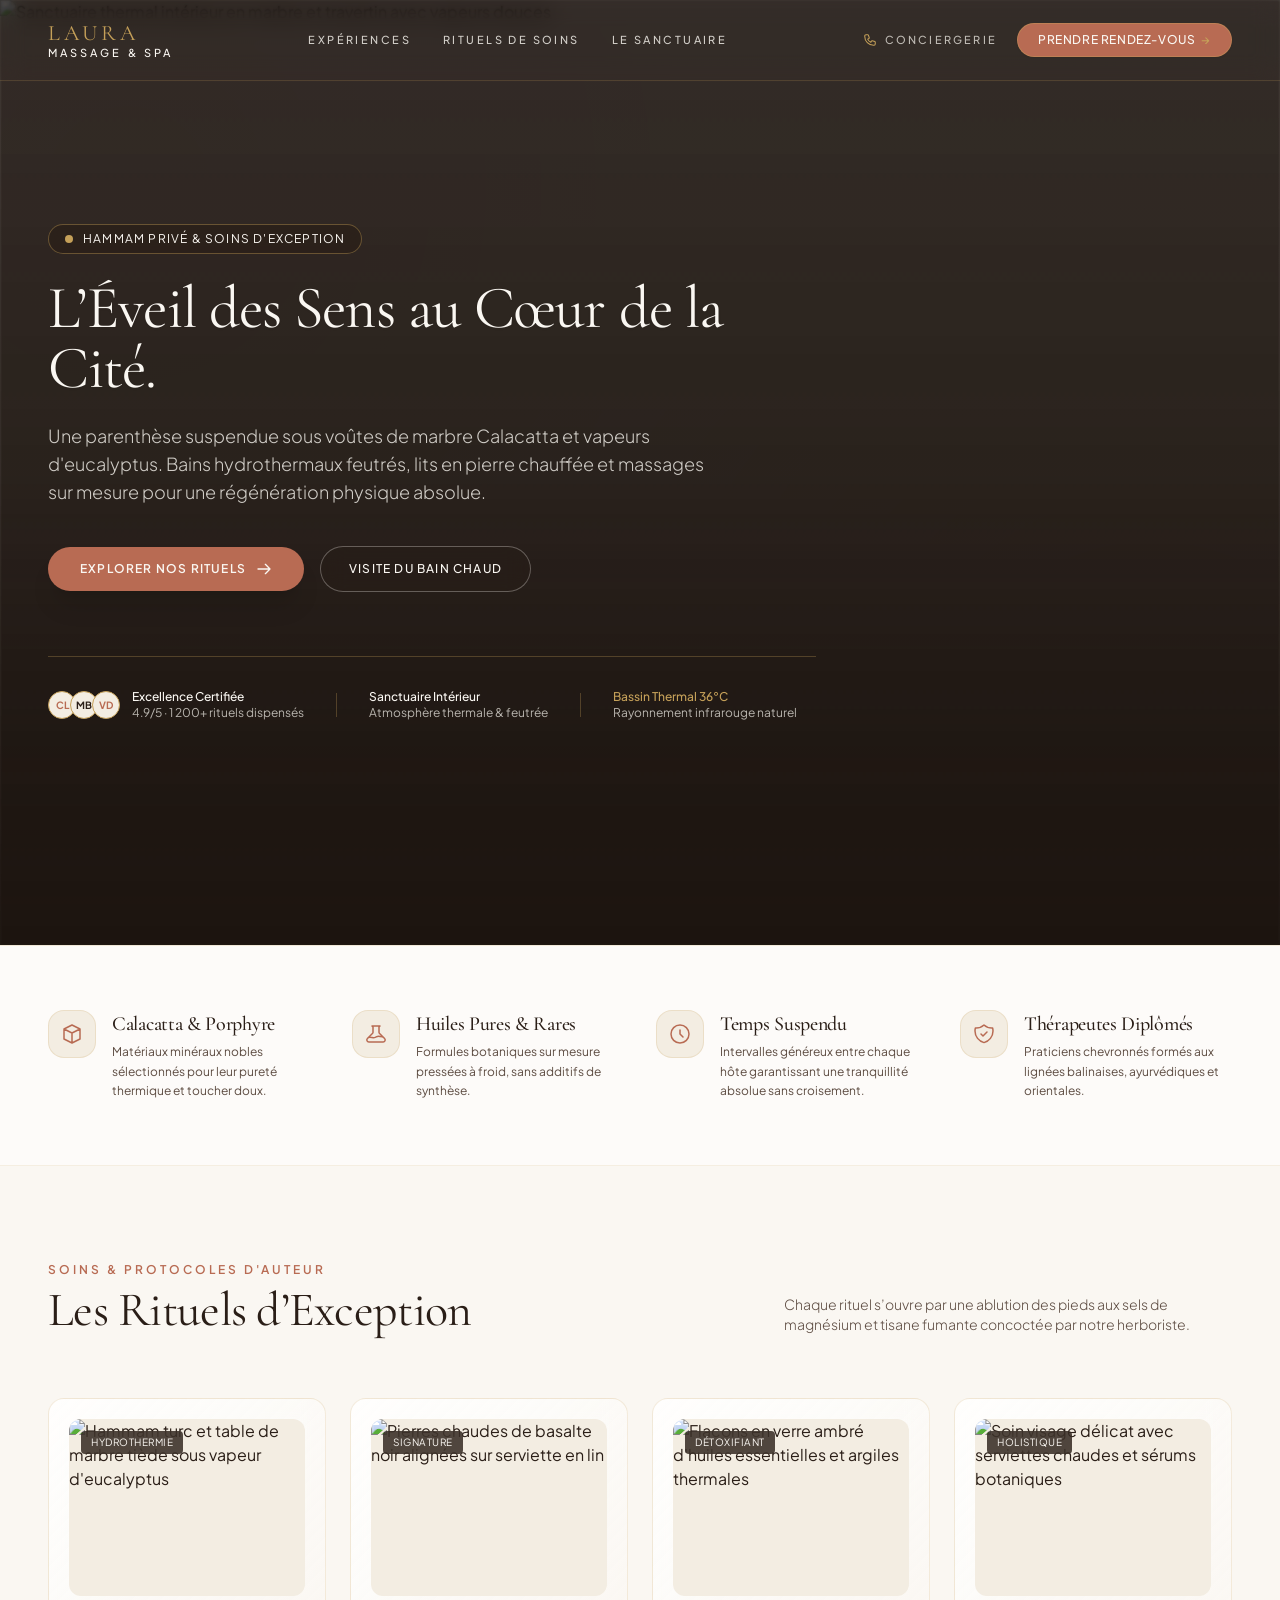
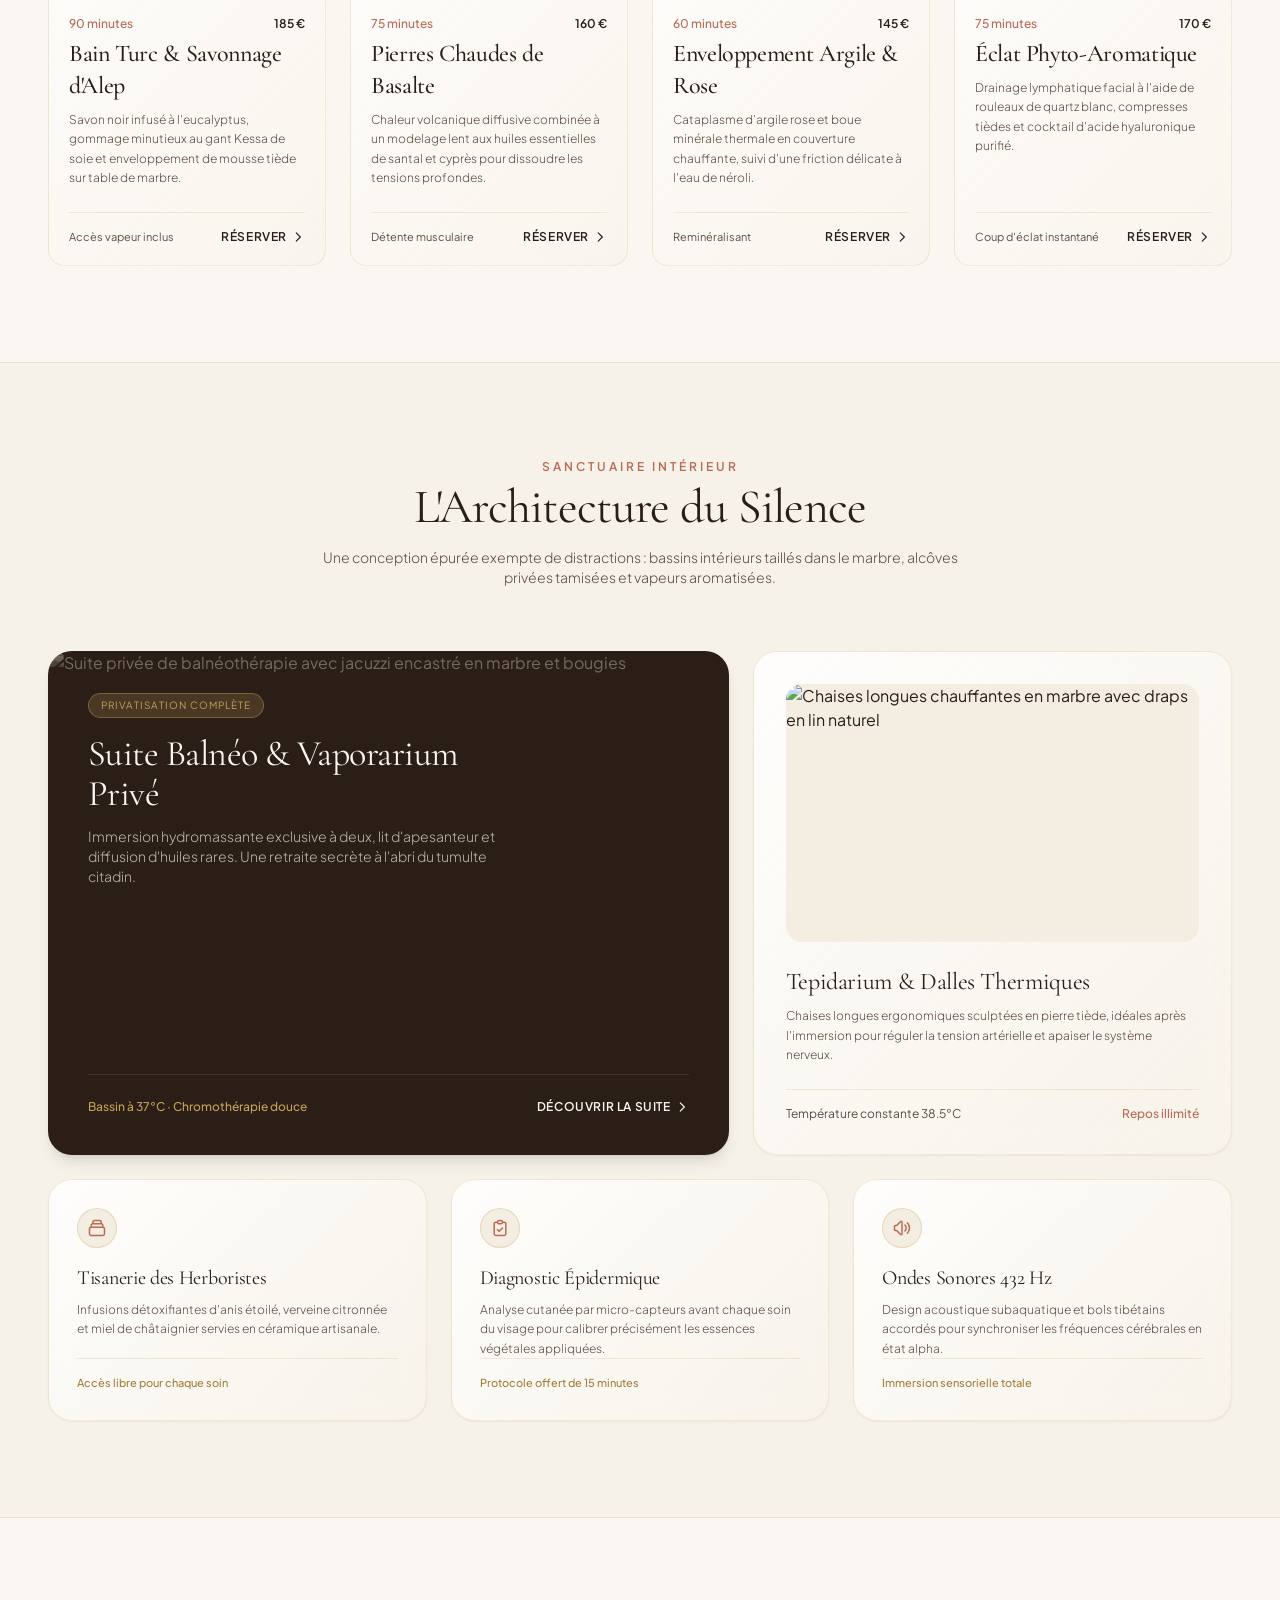
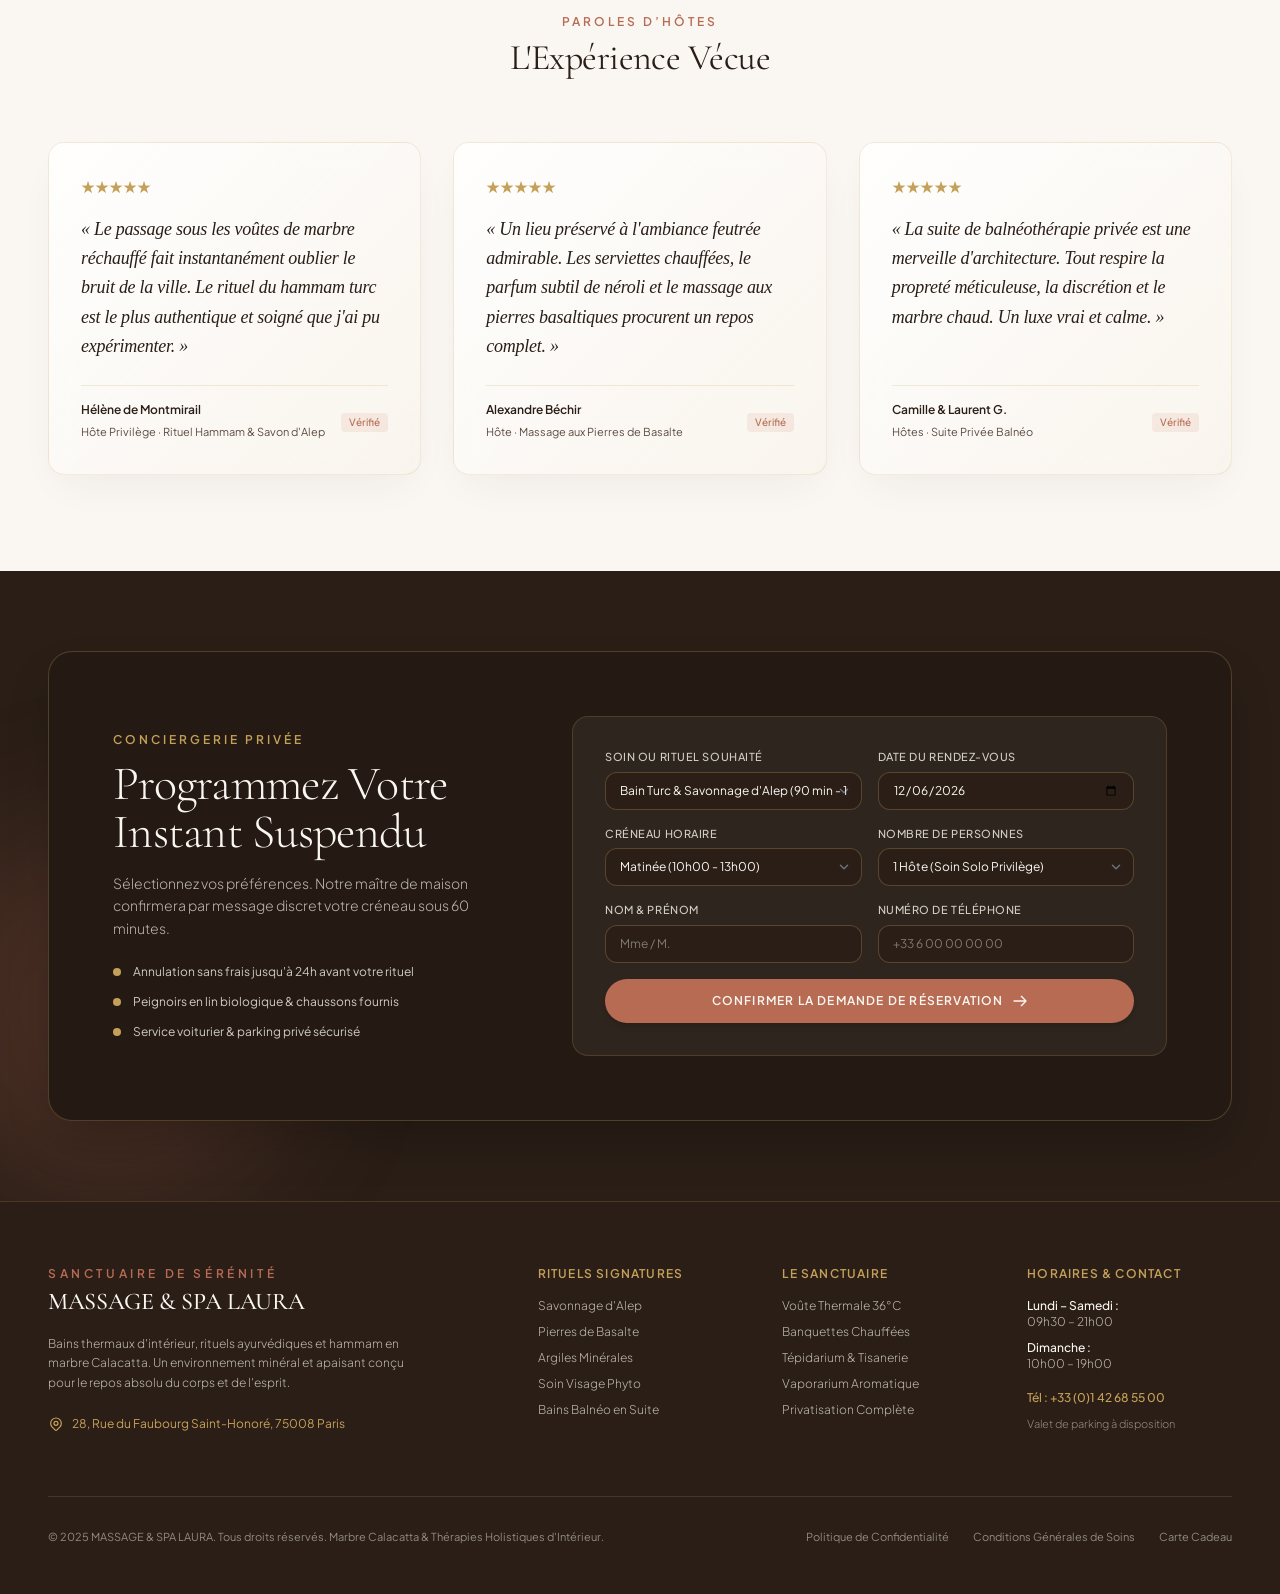
==== commit 20d1ba50: "Logo: Laura gold large, Massage & Spa small white Co-authored-by: OpenBot <335604065+openbotgit[bot]" ====
--- a/index.html
+++ b/index.html
@@ -48,7 +48,7 @@
 
 <!-- END: Announcement Bar -->
 <!-- BEGIN: MainHeader -->
-<header class="top-0 z-50 backdrop-blur-md border-b border-bronze/20 transition-all duration-300 absolute w-full" data-purpose="site-navigation"><div class="max-w-7xl mx-auto px-6 lg:px-12 h-20 flex items-center justify-between"><a aria-label="Accueil Massage &amp; Spa Laura" class="flex flex-col items-start group" href="#"><span style="display:flex;flex-direction:column;line-height:1;"><span style="font-family:'Cormorant Garamond',Georgia,serif;font-size:22px;font-weight:400;letter-spacing:0.18em;color:#C5A059;text-transform:uppercase;">Massage &amp; Spa</span><span style="font-family:'Plus Jakarta Sans',sans-serif;font-size:11px;font-weight:500;letter-spacing:0.28em;color:#FAF7F2;text-transform:uppercase;margin-top:3px;">Laura</span></span></a><nav aria-label="Navigation Principale" class="hidden lg:flex items-center gap-8 text-[11px] uppercase tracking-[0.22em] text-alabaster/80 font-medium"><a class="hover:text-bronze transition-colors py-1 relative after:content-[''] after:absolute after:bottom-0 after:left-0 after:w-0 after:h-px after:bg-bronze hover:after:w-full after:transition-all" href="#experiences">Expériences</a><a class="hover:text-bronze transition-colors py-1 relative after:content-[''] after:absolute after:bottom-0 after:left-0 after:w-0 after:h-px after:bg-bronze hover:after:w-full after:transition-all" href="#rituels">Rituels de Soins</a><a class="hover:text-bronze transition-colors py-1 relative after:content-[''] after:absolute after:bottom-0 after:left-0 after:w-0 after:h-px after:bg-bronze hover:after:w-full after:transition-all" href="#espaces">Le Sanctuaire</a></nav><div class="flex items-center gap-5"><a class="hidden xl:flex items-center gap-2 text-[11px] uppercase tracking-[0.2em] text-alabaster/70 hover:text-bronze transition-colors font-medium" href="tel:24137008"><svg class="w-3.5 h-3.5 text-bronze" fill="none" stroke="currentColor" viewBox="0 0 24 24"><path d="M3 5a2 2 0 012-2h3.28a1 1 0 01.948.684l1.498 4.493a1 1 0 01-.502 1.21l-2.257 1.13a11.042 11.042 0 005.516 5.516l1.13-2.257a1 1 0 011.21-.502l4.493 1.498a1 1 0 01.684.949V19a2 2 0 01-2 2h-1C9.716 21 3 14.284 3 6V5z" stroke-linecap="round" stroke-linejoin="round" stroke-width="1.8"></path></svg>Conciergerie</a><a class="px-5 py-2 rounded-full bg-clay-warm text-alabaster text-xs tracking-wider uppercase font-medium hover:bg-clay-hover border border-bronze/40 hover:border-bronze transition-all duration-300 shadow-sm hover:shadow-md transform hover:-translate-y-0.5 flex items-center gap-1.5" href="#reservation"><span>Prendre Rendez-vous</span><span class="text-bronze text-xs">→</span></a></div></div></header>
+<header class="top-0 z-50 backdrop-blur-md border-b border-bronze/20 transition-all duration-300 absolute w-full" data-purpose="site-navigation"><div class="max-w-7xl mx-auto px-6 lg:px-12 h-20 flex items-center justify-between"><a aria-label="Accueil Massage &amp; Spa Laura" class="flex flex-col items-start group" href="#"><span style="display:flex;flex-direction:column;line-height:1;"><span style="font-family:'Cormorant Garamond',Georgia,serif;font-size:22px;font-weight:400;letter-spacing:0.18em;color:#C5A059;text-transform:uppercase;">Laura</span><span style="font-family:'Plus Jakarta Sans',sans-serif;font-size:11px;font-weight:500;letter-spacing:0.28em;color:#FAF7F2;text-transform:uppercase;margin-top:3px;">Massage &amp; Spa</span></span></a><nav aria-label="Navigation Principale" class="hidden lg:flex items-center gap-8 text-[11px] uppercase tracking-[0.22em] text-alabaster/80 font-medium"><a class="hover:text-bronze transition-colors py-1 relative after:content-[''] after:absolute after:bottom-0 after:left-0 after:w-0 after:h-px after:bg-bronze hover:after:w-full after:transition-all" href="#experiences">Expériences</a><a class="hover:text-bronze transition-colors py-1 relative after:content-[''] after:absolute after:bottom-0 after:left-0 after:w-0 after:h-px after:bg-bronze hover:after:w-full after:transition-all" href="#rituels">Rituels de Soins</a><a class="hover:text-bronze transition-colors py-1 relative after:content-[''] after:absolute after:bottom-0 after:left-0 after:w-0 after:h-px after:bg-bronze hover:after:w-full after:transition-all" href="#espaces">Le Sanctuaire</a></nav><div class="flex items-center gap-5"><a class="hidden xl:flex items-center gap-2 text-[11px] uppercase tracking-[0.2em] text-alabaster/70 hover:text-bronze transition-colors font-medium" href="tel:24137008"><svg class="w-3.5 h-3.5 text-bronze" fill="none" stroke="currentColor" viewBox="0 0 24 24"><path d="M3 5a2 2 0 012-2h3.28a1 1 0 01.948.684l1.498 4.493a1 1 0 01-.502 1.21l-2.257 1.13a11.042 11.042 0 005.516 5.516l1.13-2.257a1 1 0 011.21-.502l4.493 1.498a1 1 0 01.684.949V19a2 2 0 01-2 2h-1C9.716 21 3 14.284 3 6V5z" stroke-linecap="round" stroke-linejoin="round" stroke-width="1.8"></path></svg>Conciergerie</a><a class="px-5 py-2 rounded-full bg-clay-warm text-alabaster text-xs tracking-wider uppercase font-medium hover:bg-clay-hover border border-bronze/40 hover:border-bronze transition-all duration-300 shadow-sm hover:shadow-md transform hover:-translate-y-0.5 flex items-center gap-1.5" href="#reservation"><span>Prendre Rendez-vous</span><span class="text-bronze text-xs">→</span></a></div></div></header>
 <!-- END: MainHeader -->
 <main>
 <!-- BEGIN: HeroSection -->
